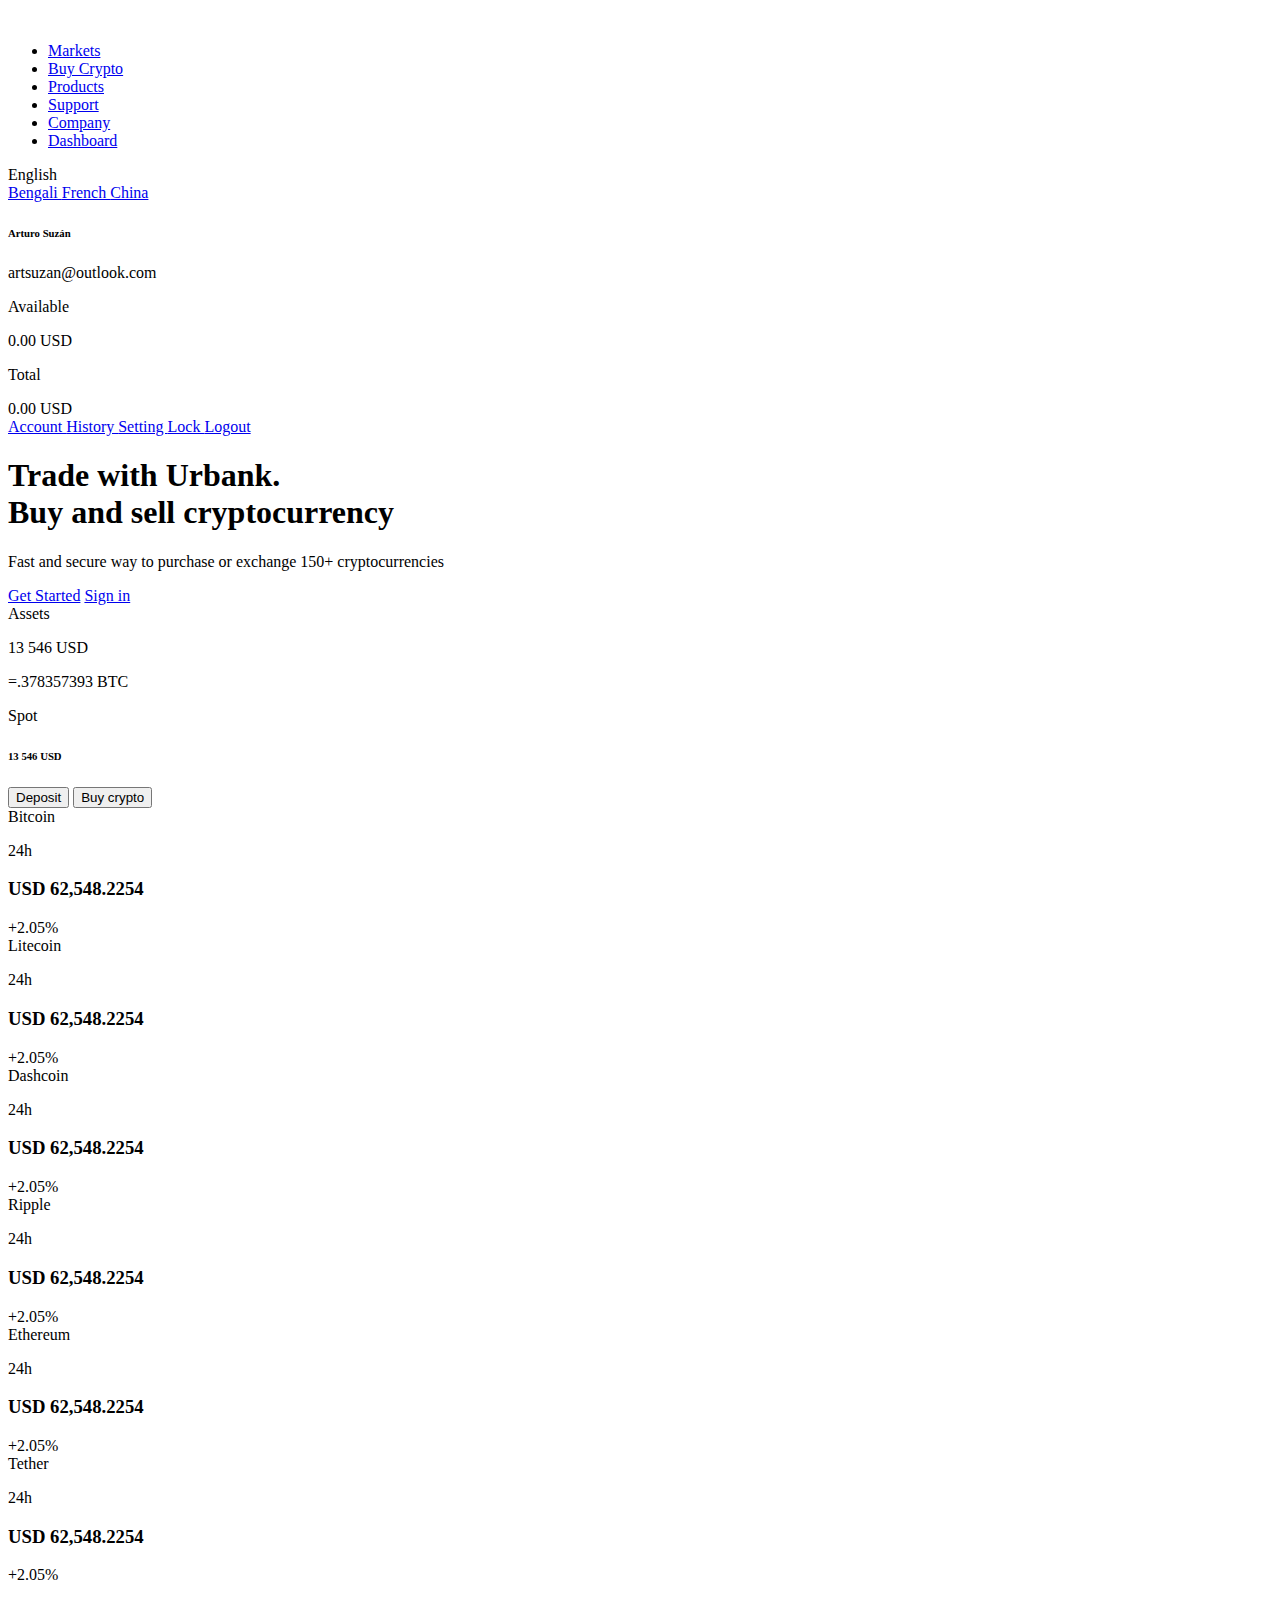
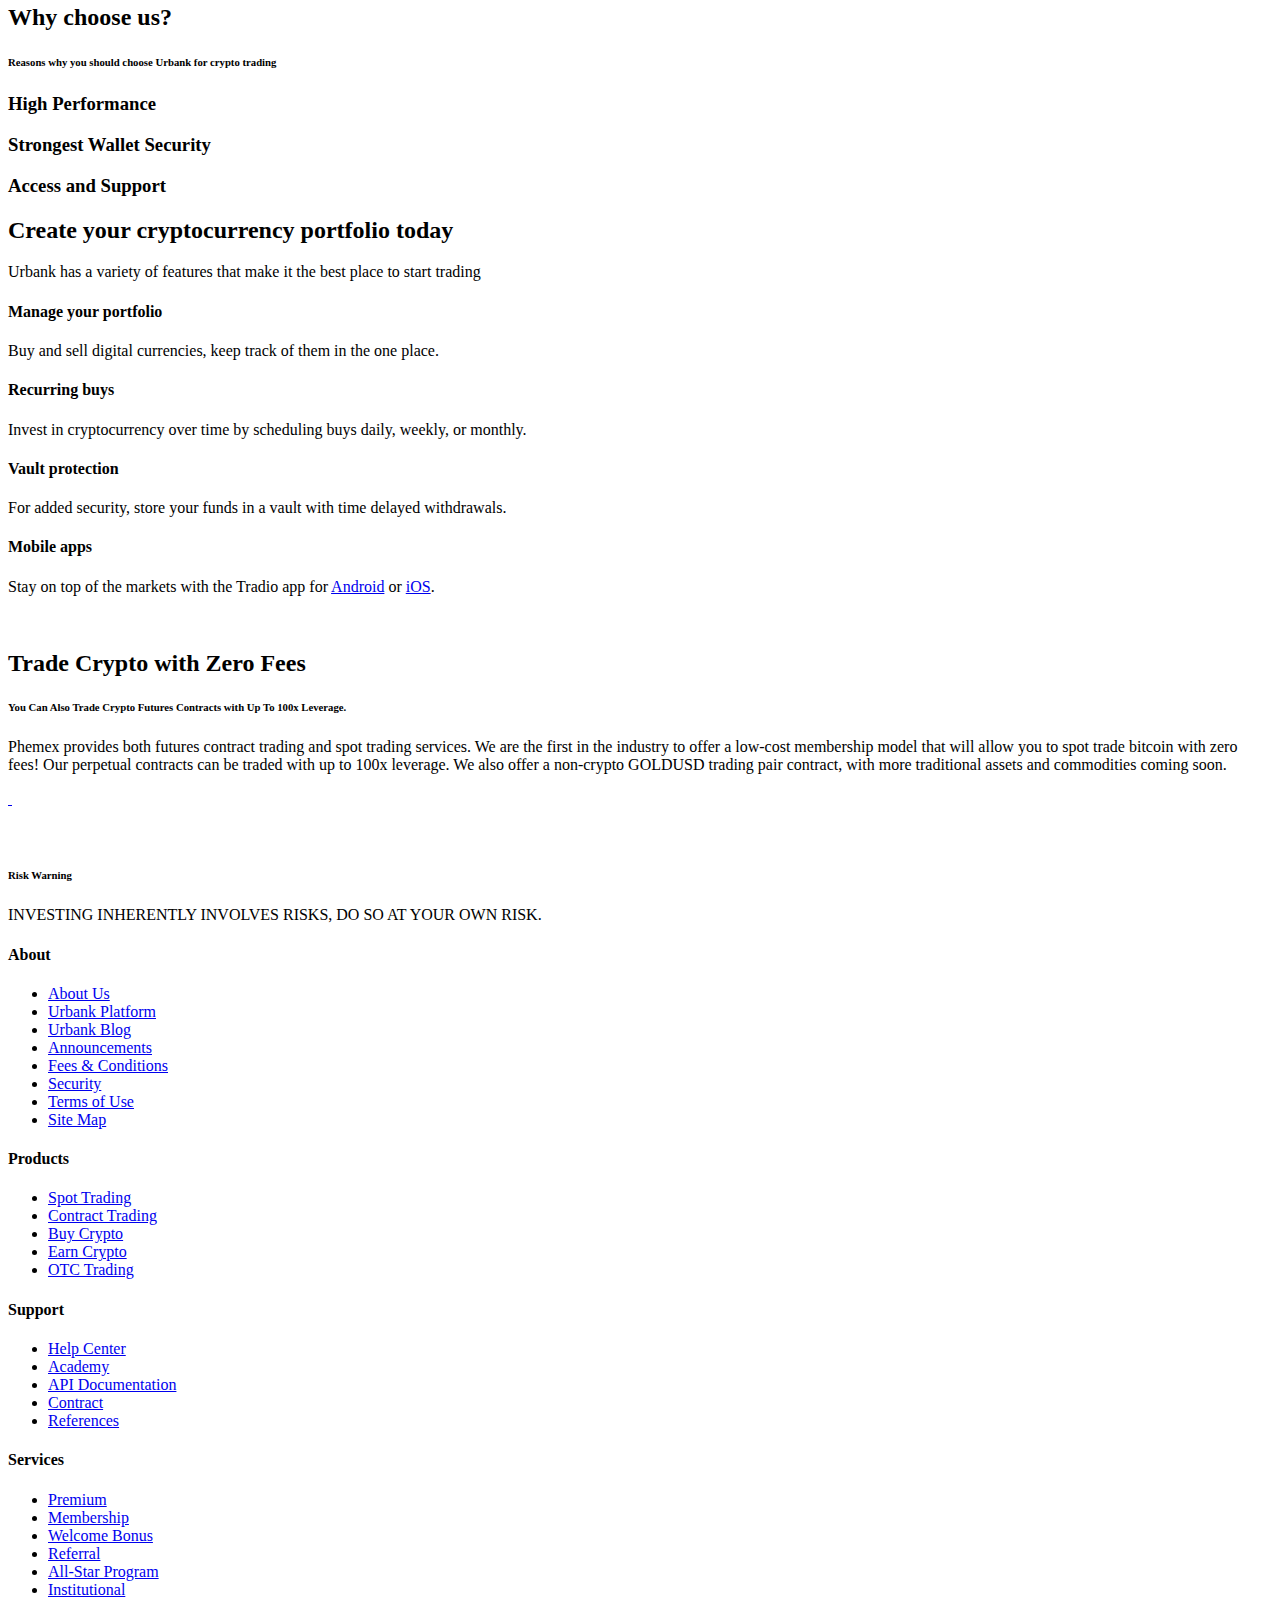
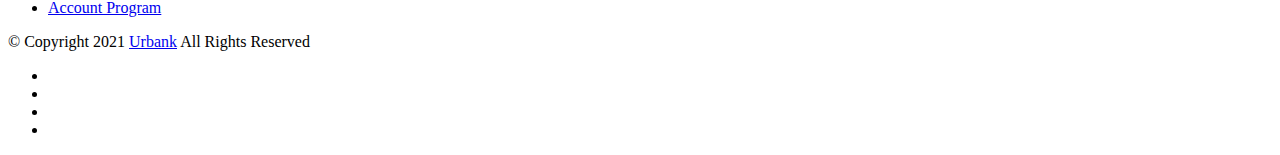
==== index.html @ 32df3307 "Add files via upload" ====
<!DOCTYPE html>
<html lang="en">

<head>
  <meta charset="UTF-8">
  <meta name="viewport" content="width=device-width, initial-scale=1.0">
  <meta http-equiv="X-UA-Compatible" content="ie=edge">
  <title>Urbank: Crypto Exchange</title>


  <!-- Favicon icon -->
  <link rel="icon" type="image/png" sizes="16x16" href="./images/favicon.ico">
  <link rel="stylesheet" href="./vendor/nice-select/css/nice-select.css">
  <link rel="stylesheet" href="./vendor/owl-carousel/css/owl.theme.default.css">
  <link rel="stylesheet" href="./vendor/owl-carousel/css/owl.carousel.min.css">

  <!-- Custom Stylesheet -->
  <link rel="stylesheet" href="./css/style.css">
</head>

<body>

  <div id="preloader">
    <div class="sk-three-bounce">
      <div class="sk-child sk-bounce1"></div>
      <div class="sk-child sk-bounce2"></div>
      <div class="sk-child sk-bounce3"></div>
    </div>
  </div>

  <div id="main-wrapper">

    <div class="header dashboard">
      <div class="container-fluid">
        <div class="row">
          <div class="col-xl-12">
            <nav class="navbar navbar-expand-lg navbar-light px-0 justify-content-between">
              <a class="navbar-brand" href="dashboard.html"><img src="./images/logoUB1.png" alt=""></a>

              <div class="collapse navbar-collapse" id="navbarNavDropdown">
                <ul class="navbar-nav">

                  <li class="nav-item">
                    <a class="nav-link" href="#" data-scroll-nav="0">Markets</a>
                  </li>
                  <li class="nav-item">
                    <a class="nav-link" href="#" data-scroll-nav="1">Buy Crypto</a>
                  </li>
                  <li class="nav-item">
                    <a class="nav-link" href="#" data-scroll-nav="2">Products</a>
                  </li>
                  <li class="nav-item">
                    <a class="nav-link" href="#" data-scroll-nav="3">Support</a>
                  </li>
                  <li class="nav-item">
                    <a class="nav-link" href="#" data-scroll-nav="4">Company</a>
                  </li>
                  <li class="nav-item">
                    <a class="nav-link" href="./dashboard.html">Dashboard</a>
                  </li>

                </ul>
              </div>
              <div class="header-right d-flex my-2 align-items-center">
                <div class="language">
                  <div class="dropdown">
                    <div class="icon" data-toggle="dropdown">
                      <i class="flag-icon flag-icon-us"></i>
                      <span>English</span>
                    </div>
                    <div class="dropdown-menu dropdown-menu-right">
                      <a href="#" class="dropdown-item">
                        <i class="flag-icon flag-icon-bd"></i> Bengali
                      </a>
                      <a href="#" class="dropdown-item">
                        <i class="flag-icon flag-icon-fr"></i> French
                      </a>
                      <a href="#" class="dropdown-item">
                        <i class="flag-icon flag-icon-cn"></i> China
                      </a>
                    </div>
                  </div>
                </div>
                <div class="dashboard_log">
                  <div class="profile_log dropdown">
                    <div class="user" data-toggle="dropdown">
                      <span class="thumb"><i class="mdi mdi-account"></i></span>
                      <span class="arrow"><i class="la la-angle-down"></i></span>
                    </div>

                    <div class="dropdown-menu dropdown-menu-right">
                      <div class="user-email">
                        <div class="user">
                          <span class="thumb"><i class="mdi mdi-account"></i></span>
                          <div class="user-info">
                            <h6>Arturo Suzán</h6>
                            <span>artsuzan@outlook.com</span>
                          </div>
                        </div>
                      </div>

                      <div class="user-balance">
                        <div class="available">
                          <p>Available</p>
                          <span>0.00 USD</span>
                        </div>
                        <div class="total">
                          <p>Total</p>
                          <span>0.00 USD</span>
                        </div>
                      </div>
                      <a href="account-overview.html" class="dropdown-item">
                        <i class="mdi mdi-account"></i> Account
                      </a>
                      <a href="data-tbi.html" class="dropdown-item">
                        <i class="mdi mdi-history"></i> History
                      </a>
                      <a href="settings.html" class="dropdown-item">
                        <i class="mdi mdi-settings"></i> Setting
                      </a>
                      <a href="lock.html" class="dropdown-item">
                        <i class="mdi mdi-lock"></i> Lock
                      </a>
                      <a href="signin.html" class="dropdown-item logout">
                        <i class="mdi mdi-logout"></i> Logout
                      </a>
                    </div>
                  </div>
                </div>
              </div>
            </nav>
          </div>
        </div>
      </div>
    </div>
    <div class="intro" data-scroll-index="0">
      <div class="container">
        <div class="row justify-content-between align-items-center">
          <div class="col-xl-6 col-lg-6 col-12">
            <div class="intro-content">
              <h1>Trade with <strong class="text-primary">Urbank</strong>. <br> Buy and sell
                cryptocurrency
              </h1>
              <p>Fast and secure way to purchase or exchange 150+ cryptocurrencies</p>
            </div>

            <div class="intro-btn">
              <a href="#" class="btn btn-primary">Get Started</a>
              <a href="signin.html" class="btn btn-outline-primary">Sign in</a>
            </div>
          </div>
          <div class="col-xl-5 col-lg-6 col-12">
            <div class="intro-form-exchange">
              <form class="currency_validate" action="signin.html">
                <div class="form-group">
                  <label class="mr-sm-2">Assets</label>
                  <div class="input-group mb-3">
                    <div class="">
                      <p>13 546 USD</p>
                      <p>=.378357393 BTC</p>
                    </div>
                  </div>
                </div>

                <div class="form-group">

                  <div class="d-flex justify-content-between mt-0 align-items-center">
                    <p class="mb-0">Spot</p>
                    <h6 class="mb-0">13 546 USD</h6>
                  </div>
                </div>
                <button type="submit" name="submit" class="btn btn-success btn-block">
                  Deposit
                  <i class="la la-arrow-right"></i>
                </button>
                <button type="submit" name="submit" class="btn btn-success btn-block">
                  Buy crypto
                  <i class="la la-arrow-right"></i>
                </button>

              </form>
            </div>
          </div>
        </div>
      </div>
    </div>

    <div class="price-grid section-padding" data-scroll-index="1">
      <div class="container">
        <div class="row">
          <div class="col-xl-3 col-lg-4 col-md-6 col-sm-6">
            <div class="card">
              <div class="card-header">
                <div class="media">
                  <span><i class="cc BTC"></i></span>
                  <div class="media-body">
                    Bitcoin
                  </div>
                </div>
                <p class="mb-0"> 24h</p>
              </div>
              <div class="card-body">
                <h3>USD 62,548.2254</h3>
                <span class="text-success">+2.05%</span>
                <div id="btcChart"></div>
              </div>
            </div>
          </div>

          <div class="col-xl-3 col-lg-4 col-md-6 col-sm-6">
            <div class="card">
              <div class="card-header">
                <div class="media">
                  <span><i class="cc LTC"></i></span>
                  <div class="media-body">
                    Litecoin
                  </div>
                </div>
                <p class="mb-0"> 24h</p>
              </div>
              <div class="card-body">
                <h3>USD 62,548.2254</h3>
                <span class="text-success">+2.05%</span>
                <div id="ltcChart"></div>
              </div>
            </div>
          </div>

          <div class="col-xl-3 col-lg-4 col-md-6 col-sm-6">
            <div class="card">
              <div class="card-header">
                <div class="media">
                  <span><i class="cc DASH"></i></span>
                  <div class="media-body">
                    Dashcoin
                  </div>
                </div>
                <p class="mb-0"> 24h</p>
              </div>
              <div class="card-body">
                <h3>USD 62,548.2254</h3>
                <span class="text-success">+2.05%</span>
                <div id="dashChart"></div>
              </div>
            </div>
          </div>

          <div class="col-xl-3 col-lg-4 col-md-6 col-sm-6">
            <div class="card">
              <div class="card-header">
                <div class="media">
                  <span><i class="cc XRP"></i></span>
                  <div class="media-body">
                    Ripple
                  </div>
                </div>
                <p class="mb-0"> 24h</p>
              </div>
              <div class="card-body">
                <h3>USD 62,548.2254</h3>
                <span class="text-success">+2.05%</span>
                <div id="xrpChart"></div>
              </div>
            </div>
          </div>

          <div class="col-xl-3 col-lg-4 col-md-6 col-sm-6">
            <div class="card">
              <div class="card-header">
                <div class="media">
                  <span><i class="cc ETH"></i></span>
                  <div class="media-body">
                    Ethereum
                  </div>
                </div>
                <p class="mb-0"> 24h</p>
              </div>
              <div class="card-body">
                <h3>USD 62,548.2254</h3>
                <span class="text-success">+2.05%</span>
                <div id="ethChart"></div>
              </div>
            </div>
          </div>

          <div class="col-xl-3 col-lg-4 col-md-6 col-sm-6">
            <div class="card">
              <div class="card-header">
                <div class="media">
                  <span><i class="cc USDT"></i></span>
                  <div class="media-body">
                    Tether
                  </div>
                </div>
                <p class="mb-0"> 24h</p>
              </div>
              <div class="card-body">
                <h3>USD 62,548.2254</h3>
                <span class="text-success">+2.05%</span>
                <div id="usdtChart"></div>
              </div>
            </div>
          </div>


        </div>
      </div>
    </div>

    <div class="getstart section-padding">
      <div class="container">
        <div class="row justify-content-center">
          <div class="col-xl-8">
            <div class="section-title">
              <h2>Why choose us?</h2>
              <h6>Reasons why you should choose Urbank for crypto trading</h6>
            </div>
          </div>
        </div>
        <div class="row">
          <div class="col-xl-4 col-lg-4 col-md-4 col-sm-4">
            <div class="getstart-content">
              <span><i class="la la-user-plus"></i></span>
              <h3>High Performance</h3>
            </div>
          </div>
          <div class="col-xl-4 col-lg-4 col-md-4 col-sm-4">
            <div class="getstart-content">
              <span><i class="la la-bank"></i></span>
              <h3>Strongest Wallet Security</h3>
            </div>
          </div>
          <div class="col-xl-4 col-lg-4 col-md-4 col-sm-4">
            <div class="getstart-content">
              <span><i class="la la-exchange"></i></span>
              <h3>Access and Support</h3>
            </div>
          </div>
        </div>
      </div>
    </div>



    <div class="portfolio section-padding" data-scroll-index="2">
      <div class="container">
        <div class="row py-lg-5 justify-content-center">
          <div class="col-xl-7">
            <div class="section-title text-center">
              <h2>Create your cryptocurrency portfolio today</h2>
              <p>Urbank has a variety of features that make it the best place to start trading</p>
            </div>
          </div>
        </div>
        <div class="row align-items-center justify-content-between">
          <div class="col-xl-7 col-lg-6">
            <div class="portfolio_list">
              <div class="row">
                <div class="col-xl-6">
                  <div class="media">
                    <span class="port-icon"> <i class="la la-bar-chart"></i></span>
                    <div class="media-body">
                      <h4>Manage your portfolio</h4>
                      <p>Buy and sell digital currencies, keep track of them in the one
                        place.
                      </p>
                    </div>
                  </div>
                </div>
                <div class="col-xl-6">
                  <div class="media">
                    <span class="port-icon"> <i class="la la-calendar-check-o"></i></span>
                    <div class="media-body">
                      <h4>Recurring buys</h4>
                      <p>Invest in cryptocurrency over time by scheduling buys daily,
                        weekly,
                        or monthly.
                      </p>
                    </div>
                  </div>
                </div>
                <div class="col-xl-6">
                  <div class="media">
                    <span class="port-icon"> <i class="la la-lock"></i></span>
                    <div class="media-body">
                      <h4>Vault protection</h4>
                      <p>For added security, store your funds in a vault with time delayed
                        withdrawals.
                      </p>
                    </div>
                  </div>
                </div>
                <div class="col-xl-6">
                  <div class="media">
                    <span class="port-icon"> <i class="la la-mobile"></i></span>
                    <div class="media-body">
                      <h4>Mobile apps</h4>
                      <p>Stay on top of the markets with the Tradio app for <a href="#">Android</a>
                        or
                        <a href="#">iOS</a>.
                      </p>
                    </div>
                  </div>
                </div>
              </div>
            </div>
          </div>
          <div class="col-xl-5 col-lg-6">
            <div class="portfolio_img">
              <img src="./images/portfolio.png" alt="" class="img-fluid">
            </div>
          </div>
        </div>
      </div>
    </div>

    <div class="trade-app section-padding">
      <div class="container">



    <div class="appss section-padding" data-scroll-index="4">
      <div class="container">
        <div class="row align-items-center justify-content-between">
          <div class="col-xl-7 col-lg-6 col-md-6">
            <div class="appss-content">
              <h2>Trade Crypto with Zero Fees</h2>
              <h6>You Can Also Trade Crypto Futures Contracts with Up To 100x Leverage.</h6>
              <p>Phemex provides both futures contract trading and spot trading services. We are the first in the industry to offer a low-cost membership model that will allow you to spot trade bitcoin with zero fees! Our perpetual contracts can be
                traded with up to 100x leverage. We also offer a non-crypto GOLDUSD trading pair contract, with more traditional assets and commodities coming soon.</p>
              <div class="mt-4">
                <a href="#" class="btn btn-primary-2 my-1 waves-effect">
                  <img src="./images/android.svg" alt="">
                </a>
                <a href="#" class="btn btn-primary-2 my-1 waves-effect">
                  <img src="./images/apple.svg" alt="">
                </a>
              </div>
            </div>
          </div>
          <div class="col-xl-5 col-lg-6 col-md-6">
            <div class="appss-img">
              <img class="img-fluid" src="./images/app2.png" alt="">
            </div>
          </div>
        </div>
      </div>
    </div>




    <div class="bottom section-padding">
      <div class="container">
        <div class="row">
          <div class="col-xl-4 col-lg-4 col-md-6 col-sm-6">
            <div class="bottom-logo">
              <img class="pb-3" src="./images/logoUB1.png" alt="">

              <h6>Risk Warning</h6>
              <p>INVESTING INHERENTLY INVOLVES RISKS, DO SO AT YOUR OWN RISK.</p>
            </div>
          </div>
          <div class="col-xl-2 col-lg-2 col-md-6 col-sm-6">
            <div class="bottom-widget">
              <h4 class="widget-title">About</h4>
              <ul>
                <li><a href="#">About Us</a></li>
                <li><a href="#">Urbank Platform</a></li>
                <li><a href="#">Urbank Blog</a></li>
                <li><a href="#">Announcements</a></li>
                <li><a href="#">Fees & Conditions</a></li>
                <li><a href="#">Security</a></li>
                <li><a href="#">Terms of Use</a></li>
                <li><a href="#">Site Map</a></li>
              </ul>
            </div>
          </div>
          <div class="col-xl-2 col-lg-2 col-md-6 col-sm-6">
            <div class="bottom-widget">
              <h4 class="widget-title">Products</h4>
              <ul>
                <li><a href="#">Spot Trading</a></li>
                <li><a href="#">Contract Trading</a></li>
                <li><a href="#">Buy Crypto</a></li>
                <li><a href="#">Earn Crypto</a></li>
                <li><a href="#">OTC Trading</a></li>
              </ul>
            </div>
          </div>
          <div class="col-xl-2 col-lg-2 col-md-6 col-sm-6">
            <div class="bottom-widget">
              <h4 class="widget-title">Support</h4>
              <ul>
                <li><a href="#">Help Center</a></li>
                <li><a href="#">Academy</a></li>
                <li><a href="#">API Documentation</a></li>
                <li><a href="#">Contract</a></li>
                <li><a href="#">References</a></li>
              </ul>
            </div>
          </div>
          <div class="col-xl-2 col-lg-4 col-md-6 col-sm-6">
            <div class="bottom-widget">
              <h4 class="widget-title">Services</h4>
              <div class="row">
                <div class="col-xl-6 col-lg-6 col-md-6 col-sm-6">
                  <ul>
                    <li><a href="#">Premium</a></li>
                    <li><a href="#">Membership</a></li>
                    <li><a href="#">Welcome Bonus</a></li>
                    <li><a href="#">Referral</a></li>
                    <li><a href="#">All-Star Program</a></li>
                    <li><a href="#">Institutional</a></li>
                    <li><a href="#">Account Program</a></li>
                  </ul>
                </div>
              </div>
            </div>
          </div>
        </div>
      </div>
    </div>

    <div class="footer">
      <div class="container">
        <div class="row">
          <div class="col-xl-6 col-lg-6 col-md-6 col-sm-6 col-12">
            <div class="copyright">
              <p>© Copyright 2021 <a href="#">Urbank</a> All Rights Reserved</p>
            </div>
          </div>
          <div class="col-xl-6 col-lg-6 col-md-6 col-sm-6 col-12">
            <div class="footer-social">
              <ul>
                <li><a href="#"><i class="fa fa-facebook"></i></a></li>
                <li><a href="#"><i class="fa fa-twitter"></i></a></li>
                <li><a href="#"><i class="fa fa-linkedin"></i></a></li>
                <li><a href="#"><i class="fa fa-youtube"></i></a></li>
              </ul>
            </div>
          </div>
        </div>
      </div>
    </div>
  </div>




  <script src="./js/global.js"></script>
  <script src="./vendor/bootstrap/js/bootstrap.bundle.min.js"></script>

  <script src="./vendor/owl-carousel/js/owl.carousel.min.js"></script>
  <script src="./js/plugins/owl-carousel-init.js"></script>

  <script src="./vendor/scrollit/scrollIt.js"></script>
  <script src="./js/plugins/scrollit-init.js"></script>

  <script src="./vendor/apexchart/apexcharts.min.js"></script>
  <script src="./vendor/apexchart/apexchart-init.js"></script>

  <script src="./js/scripts.js"></script>
</body>

</html>
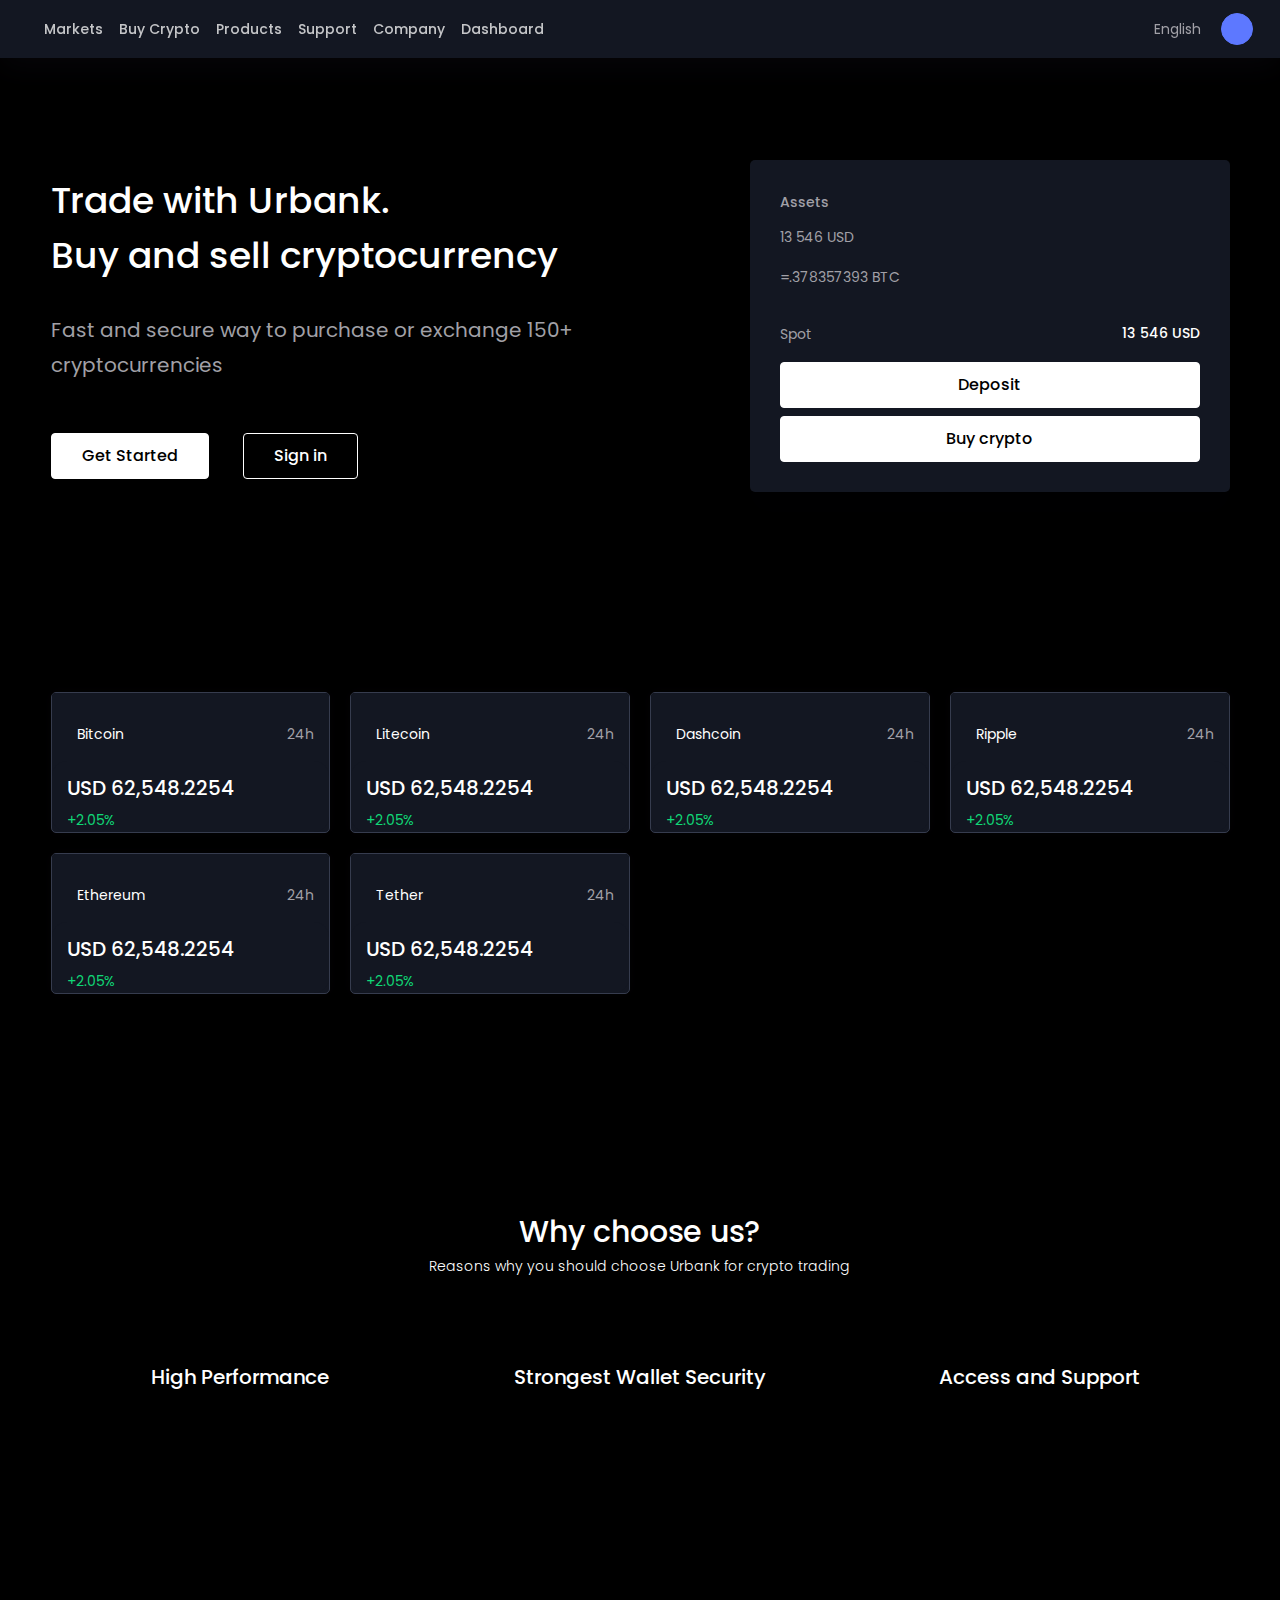
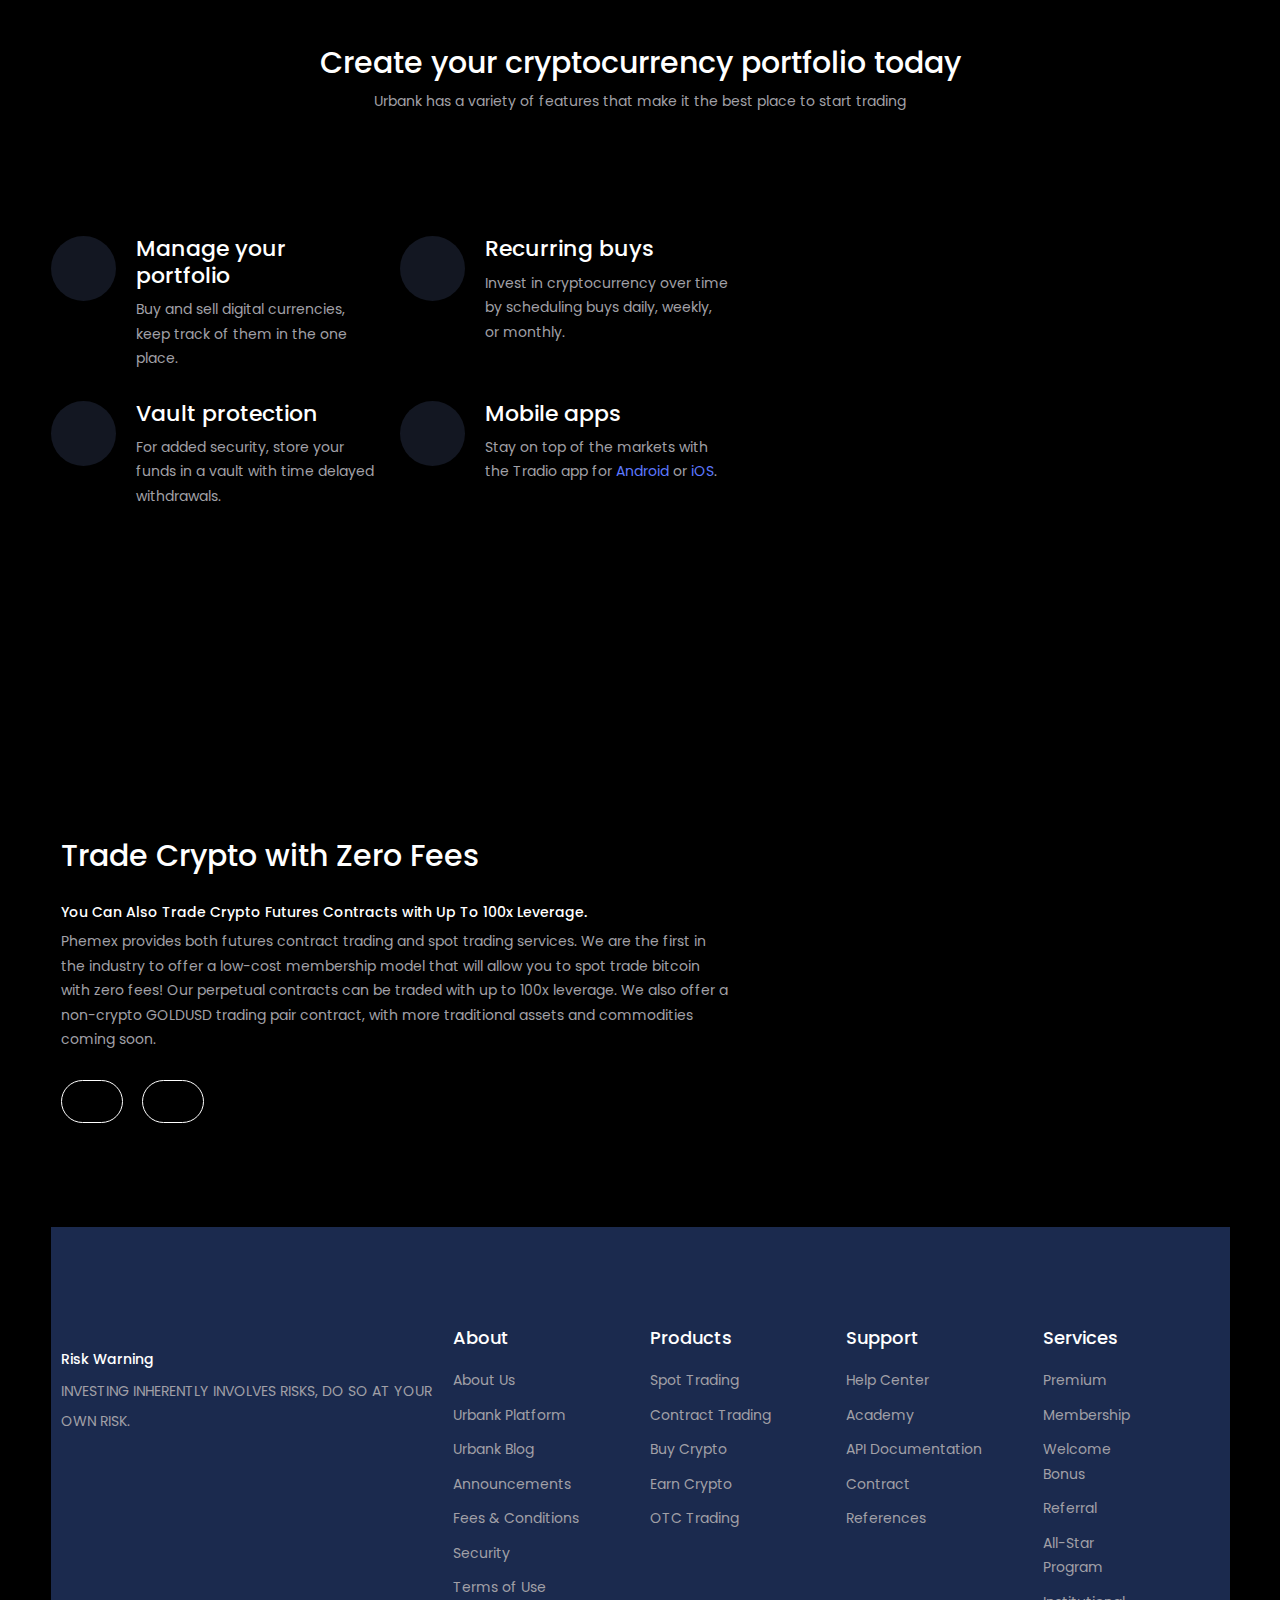
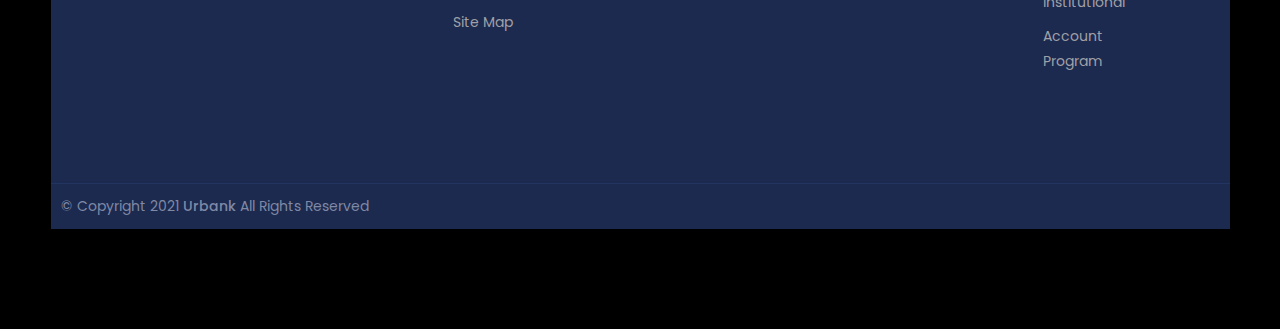
==== commit f579d117: "Index.html (Update)" ====
--- a/index.html
+++ b/index.html
@@ -20,13 +20,7 @@
 
 <body>
 
-  <div id="preloader">
-    <div class="sk-three-bounce">
-      <div class="sk-child sk-bounce1"></div>
-      <div class="sk-child sk-bounce2"></div>
-      <div class="sk-child sk-bounce3"></div>
-    </div>
-  </div>
+
 
   <div id="main-wrapper">
 
--- a/css/style.css
+++ b/css/style.css
@@ -0,0 +1,10900 @@
+/*
+    Content:
+    1. Abstract
+    2. Bootstrap CSS
+    3. Base
+    4. Layout
+    5. Component
+    6. Dashboard
+    7. Page
+*/
+
+
+@import url(../vendor/nice-select/css/nice-select.css);
+@import url(../vendor/waves/waves.min.css);
+@import url(../vendor/perfect-scrollbar/perfect-scrollbar.css);
+@import url("https://fonts.googleapis.com/css?family=Poppins:300,400,500,700");
+@import url("https://fonts.googleapis.com/css?family=Barlow:400,600&display=swap");
+@import url("https://fonts.googleapis.com/css?family=Lato:400,700&display=swap");
+@import url("../icons/line-awesome/css/line-awesome.min.css");
+@import url("../icons/font-awesome/css/font-awesome.min.css");
+@import url("../icons/cryptocoins/css/cryptocoins.css");
+@import url("../icons/cryptocoins/css/cryptocoins-colors.css");
+@import url("../icons/material-design-iconic-font/css/materialdesignicons.min.css");
+@import url("../icons/flag-icon-css/flag-icon.min.css");
+:root {
+  --blue: #007bff;
+  --indigo: #6610f2;
+  --purple: #6f42c1;
+  --pink: #e83e8c;
+  --red: #dc3545;
+  --orange: #fd7e14;
+  --yellow: #ffc107;
+  --green: #28a745;
+  --teal: #20c997;
+  --cyan: #17a2b8;
+  --white: #fff;
+  --gray: #6c757d;
+  --gray-dark: #343a40;
+  --primary: #5d78ff;
+  --secondary: #673BB7;
+  --success: #10d876;
+  --info: #2754e6;
+  --warning: #FE9431;
+  --danger: #E50202;
+  --light: #f8f9fa;
+  --dark: #131722;
+  --breakpoint-xs: 0;
+  --breakpoint-sm: 576px;
+  --breakpoint-md: 768px;
+  --breakpoint-lg: 992px;
+  --breakpoint-xl: 1200px;
+  --breakpoint-xxl: 1440;
+  --font-family-sans-serif: -apple-system, BlinkMacSystemFont, "Segoe UI", Roboto, "Helvetica Neue", Arial, "Noto Sans", sans-serif, "Apple Color Emoji", "Segoe UI Emoji", "Segoe UI Symbol", "Noto Color Emoji";
+  --font-family-monospace: SFMono-Regular, Menlo, Monaco, Consolas, "Liberation Mono", "Courier New", monospace; }
+
+*,
+*::before,
+*::after {
+  box-sizing: border-box; }
+
+html {
+  font-family: sans-serif;
+  line-height: 1.15;
+  -webkit-text-size-adjust: 100%;
+  -webkit-tap-highlight-color: rgba(0, 0, 0, 0); }
+
+article, aside, figcaption, figure, footer, header, hgroup, main, nav, section {
+  display: block; }
+
+body {
+  margin: 0;
+  font-family: "Poppins", sans-serif;
+  font-size: 0.875rem;
+  font-weight: 400;
+  line-height: 1.5;
+  color: #a1a0a7;
+  text-align: left;
+  background-color: #000; }
+
+[tabindex="-1"]:focus {
+  outline: 0 !important; }
+
+hr {
+  box-sizing: content-box;
+  height: 0;
+  overflow: visible; }
+
+h1, h2, h3, h4, h5, h6 {
+  margin-top: 0;
+  margin-bottom: 0.5rem; }
+
+p {
+  margin-top: 0;
+  margin-bottom: 1rem; }
+
+abbr[title],
+abbr[data-original-title] {
+  text-decoration: underline;
+  text-decoration: underline dotted;
+  cursor: help;
+  border-bottom: 0;
+  text-decoration-skip-ink: none; }
+
+address {
+  margin-bottom: 1rem;
+  font-style: normal;
+  line-height: inherit; }
+
+ol,
+ul,
+dl {
+  margin-top: 0;
+  margin-bottom: 1rem; }
+
+ol ol,
+ul ul,
+ol ul,
+ul ol {
+  margin-bottom: 0; }
+
+dt {
+  font-weight: 700; }
+
+dd {
+  margin-bottom: .5rem;
+  margin-left: 0; }
+
+blockquote {
+  margin: 0 0 1rem; }
+
+b,
+strong {
+  font-weight: bolder; }
+
+small {
+  font-size: 80%; }
+
+sub,
+sup {
+  position: relative;
+  font-size: 75%;
+  line-height: 0;
+  vertical-align: baseline; }
+
+sub {
+  bottom: -.25em; }
+
+sup {
+  top: -.5em; }
+
+a {
+  color: #5d78ff;
+  text-decoration: none;
+  background-color: transparent; }
+  a:hover {
+    color: #1138ff;
+    text-decoration: underline; }
+
+a:not([href]):not([tabindex]) {
+  color: inherit;
+  text-decoration: none; }
+  a:not([href]):not([tabindex]):hover, a:not([href]):not([tabindex]):focus {
+    color: inherit;
+    text-decoration: none; }
+  a:not([href]):not([tabindex]):focus {
+    outline: 0; }
+
+pre,
+code,
+kbd,
+samp {
+  font-family: SFMono-Regular, Menlo, Monaco, Consolas, "Liberation Mono", "Courier New", monospace;
+  font-size: 1em; }
+
+pre {
+  margin-top: 0;
+  margin-bottom: 1rem;
+  overflow: auto; }
+
+figure {
+  margin: 0 0 1rem; }
+
+img {
+  vertical-align: middle;
+  border-style: none; }
+
+svg {
+  overflow: hidden;
+  vertical-align: middle; }
+
+table {
+  border-collapse: collapse; }
+
+caption {
+  padding-top: 0.75rem;
+  padding-bottom: 0.75rem;
+  color: #AEAED5;
+  text-align: left;
+  caption-side: bottom; }
+
+th {
+  text-align: inherit; }
+
+label {
+  display: inline-block;
+  margin-bottom: 0.5rem; }
+
+button {
+  border-radius: 0; }
+
+button:focus {
+  outline: 1px dotted;
+  outline: 5px auto -webkit-focus-ring-color; }
+
+input,
+button,
+select,
+optgroup,
+textarea {
+  margin: 0;
+  font-family: inherit;
+  font-size: inherit;
+  line-height: inherit; }
+
+button,
+input {
+  overflow: visible; }
+
+button,
+select {
+  text-transform: none; }
+
+select {
+  word-wrap: normal; }
+
+button,
+[type="button"],
+[type="reset"],
+[type="submit"] {
+  -webkit-appearance: button; }
+
+button:not(:disabled),
+[type="button"]:not(:disabled),
+[type="reset"]:not(:disabled),
+[type="submit"]:not(:disabled) {
+  cursor: pointer; }
+
+button::-moz-focus-inner,
+[type="button"]::-moz-focus-inner,
+[type="reset"]::-moz-focus-inner,
+[type="submit"]::-moz-focus-inner {
+  padding: 0;
+  border-style: none; }
+
+input[type="radio"],
+input[type="checkbox"] {
+  box-sizing: border-box;
+  padding: 0; }
+
+input[type="date"],
+input[type="time"],
+input[type="datetime-local"],
+input[type="month"] {
+  -webkit-appearance: listbox; }
+
+textarea {
+  overflow: auto;
+  resize: vertical; }
+
+fieldset {
+  min-width: 0;
+  padding: 0;
+  margin: 0;
+  border: 0; }
+
+legend {
+  display: block;
+  width: 100%;
+  max-width: 100%;
+  padding: 0;
+  margin-bottom: .5rem;
+  font-size: 1.5rem;
+  line-height: inherit;
+  color: inherit;
+  white-space: normal; }
+
+progress {
+  vertical-align: baseline; }
+
+[type="number"]::-webkit-inner-spin-button,
+[type="number"]::-webkit-outer-spin-button {
+  height: auto; }
+
+[type="search"] {
+  outline-offset: -2px;
+  -webkit-appearance: none; }
+
+[type="search"]::-webkit-search-decoration {
+  -webkit-appearance: none; }
+
+::-webkit-file-upload-button {
+  font: inherit;
+  -webkit-appearance: button; }
+
+output {
+  display: inline-block; }
+
+summary {
+  display: list-item;
+  cursor: pointer; }
+
+template {
+  display: none; }
+
+[hidden] {
+  display: none !important; }
+
+h1, h2, h3, h4, h5, h6,
+.h1, .h2, .h3, .h4, .h5, .h6 {
+  margin-bottom: 0.5rem;
+  font-weight: 500;
+  line-height: 1.2;
+  color: #fff; }
+
+h1, .h1 {
+  font-size: 2.25rem; }
+
+h2, .h2 {
+  font-size: 1.875rem; }
+
+h3, .h3 {
+  font-size: 1.5rem; }
+
+h4, .h4 {
+  font-size: 1.125rem; }
+
+h5, .h5 {
+  font-size: 1rem; }
+
+h6, .h6 {
+  font-size: 0.875rem; }
+
+.lead {
+  font-size: 1.09375rem;
+  font-weight: 300; }
+
+.display-1 {
+  font-size: 6rem;
+  font-weight: 300;
+  line-height: 1.2; }
+
+.display-2 {
+  font-size: 5.5rem;
+  font-weight: 300;
+  line-height: 1.2; }
+
+.display-3 {
+  font-size: 4.5rem;
+  font-weight: 300;
+  line-height: 1.2; }
+
+.display-4 {
+  font-size: 3.5rem;
+  font-weight: 300;
+  line-height: 1.2; }
+
+hr {
+  margin-top: 1rem;
+  margin-bottom: 1rem;
+  border: 0;
+  border-top: 1px solid rgba(0, 0, 0, 0.1); }
+
+small,
+.small {
+  font-size: 80%;
+  font-weight: 400; }
+
+mark,
+.mark {
+  padding: 0.2em;
+  background-color: #fcf8e3; }
+
+.list-unstyled {
+  padding-left: 0;
+  list-style: none; }
+
+.list-inline {
+  padding-left: 0;
+  list-style: none; }
+
+.list-inline-item {
+  display: inline-block; }
+  .list-inline-item:not(:last-child) {
+    margin-right: 0.5rem; }
+
+.initialism {
+  font-size: 90%;
+  text-transform: uppercase; }
+
+.blockquote {
+  margin-bottom: 1rem;
+  font-size: 1.09375rem; }
+
+.blockquote-footer {
+  display: block;
+  font-size: 80%;
+  color: #6c757d; }
+  .blockquote-footer::before {
+    content: "\2014\00A0"; }
+
+.img-fluid {
+  max-width: 100%;
+  height: auto; }
+
+.img-thumbnail {
+  padding: 0.25rem;
+  background-color: #000;
+  border: 1px solid #dee2e6;
+  border-radius: 0.25rem;
+  max-width: 100%;
+  height: auto; }
+
+.figure {
+  display: inline-block; }
+
+.figure-img {
+  margin-bottom: 0.5rem;
+  line-height: 1; }
+
+.figure-caption {
+  font-size: 90%;
+  color: #6c757d; }
+
+code {
+  font-size: 87.5%;
+  color: #e83e8c;
+  word-break: break-word; }
+  a > code {
+    color: inherit; }
+
+kbd {
+  padding: 0.2rem 0.4rem;
+  font-size: 87.5%;
+  color: #fff;
+  background-color: #212529;
+  border-radius: 0.2rem; }
+  kbd kbd {
+    padding: 0;
+    font-size: 100%;
+    font-weight: 700; }
+
+pre {
+  display: block;
+  font-size: 87.5%;
+  color: #212529; }
+  pre code {
+    font-size: inherit;
+    color: inherit;
+    word-break: normal; }
+
+.pre-scrollable {
+  max-height: 340px;
+  overflow-y: scroll; }
+
+.container {
+  width: 100%;
+  padding-right: 10px;
+  padding-left: 10px;
+  margin-right: auto;
+  margin-left: auto; }
+  @media (min-width: 576px) {
+    .container {
+      max-width: 540px; } }
+  @media (min-width: 768px) {
+    .container {
+      max-width: 720px; } }
+  @media (min-width: 992px) {
+    .container {
+      max-width: 960px; } }
+  @media (min-width: 1200px) {
+    .container {
+      max-width: 1199px; } }
+
+.container-fluid {
+  width: 100%;
+  padding-right: 10px;
+  padding-left: 10px;
+  margin-right: auto;
+  margin-left: auto; }
+
+.row {
+  display: flex;
+  flex-wrap: wrap;
+  margin-right: -10px;
+  margin-left: -10px; }
+
+.no-gutters {
+  margin-right: 0;
+  margin-left: 0; }
+  .no-gutters > .col,
+  .no-gutters > [class*="col-"] {
+    padding-right: 0;
+    padding-left: 0; }
+
+.col-1, .col-2, .col-3, .col-4, .col-5, .col-6, .col-7, .col-8, .col-9, .col-10, .col-11, .col-12, .col,
+.col-auto, .col-sm-1, .col-sm-2, .col-sm-3, .col-sm-4, .col-sm-5, .col-sm-6, .col-sm-7, .col-sm-8, .col-sm-9, .col-sm-10, .col-sm-11, .col-sm-12, .col-sm,
+.col-sm-auto, .col-md-1, .col-md-2, .col-md-3, .col-md-4, .col-md-5, .col-md-6, .col-md-7, .col-md-8, .col-md-9, .col-md-10, .col-md-11, .col-md-12, .col-md,
+.col-md-auto, .col-lg-1, .col-lg-2, .col-lg-3, .col-lg-4, .col-lg-5, .col-lg-6, .col-lg-7, .col-lg-8, .col-lg-9, .col-lg-10, .col-lg-11, .col-lg-12, .col-lg,
+.col-lg-auto, .col-xl-1, .col-xl-2, .col-xl-3, .col-xl-4, .col-xl-5, .col-xl-6, .col-xl-7, .col-xl-8, .col-xl-9, .col-xl-10, .col-xl-11, .col-xl-12, .col-xl,
+.col-xl-auto, .col-xxl-1, .col-xxl-2, .col-xxl-3, .col-xxl-4, .col-xxl-5, .col-xxl-6, .col-xxl-7, .col-xxl-8, .col-xxl-9, .col-xxl-10, .col-xxl-11, .col-xxl-12, .col-xxl,
+.col-xxl-auto {
+  position: relative;
+  width: 100%;
+  padding-right: 10px;
+  padding-left: 10px; }
+
+.col {
+  flex-basis: 0;
+  flex-grow: 1;
+  max-width: 100%; }
+
+.col-auto {
+  flex: 0 0 auto;
+  width: auto;
+  max-width: 100%; }
+
+.col-1 {
+  flex: 0 0 8.33333%;
+  max-width: 8.33333%; }
+
+.col-2 {
+  flex: 0 0 16.66667%;
+  max-width: 16.66667%; }
+
+.col-3 {
+  flex: 0 0 25%;
+  max-width: 25%; }
+
+.col-4 {
+  flex: 0 0 33.33333%;
+  max-width: 33.33333%; }
+
+.col-5 {
+  flex: 0 0 41.66667%;
+  max-width: 41.66667%; }
+
+.col-6 {
+  flex: 0 0 50%;
+  max-width: 50%; }
+
+.col-7 {
+  flex: 0 0 58.33333%;
+  max-width: 58.33333%; }
+
+.col-8 {
+  flex: 0 0 66.66667%;
+  max-width: 66.66667%; }
+
+.col-9 {
+  flex: 0 0 75%;
+  max-width: 75%; }
+
+.col-10 {
+  flex: 0 0 83.33333%;
+  max-width: 83.33333%; }
+
+.col-11 {
+  flex: 0 0 91.66667%;
+  max-width: 91.66667%; }
+
+.col-12 {
+  flex: 0 0 100%;
+  max-width: 100%; }
+
+.order-first {
+  order: -1; }
+
+.order-last {
+  order: 13; }
+
+.order-0 {
+  order: 0; }
+
+.order-1 {
+  order: 1; }
+
+.order-2 {
+  order: 2; }
+
+.order-3 {
+  order: 3; }
+
+.order-4 {
+  order: 4; }
+
+.order-5 {
+  order: 5; }
+
+.order-6 {
+  order: 6; }
+
+.order-7 {
+  order: 7; }
+
+.order-8 {
+  order: 8; }
+
+.order-9 {
+  order: 9; }
+
+.order-10 {
+  order: 10; }
+
+.order-11 {
+  order: 11; }
+
+.order-12 {
+  order: 12; }
+
+.offset-1 {
+  margin-left: 8.33333%; }
+
+.offset-2 {
+  margin-left: 16.66667%; }
+
+.offset-3 {
+  margin-left: 25%; }
+
+.offset-4 {
+  margin-left: 33.33333%; }
+
+.offset-5 {
+  margin-left: 41.66667%; }
+
+.offset-6 {
+  margin-left: 50%; }
+
+.offset-7 {
+  margin-left: 58.33333%; }
+
+.offset-8 {
+  margin-left: 66.66667%; }
+
+.offset-9 {
+  margin-left: 75%; }
+
+.offset-10 {
+  margin-left: 83.33333%; }
+
+.offset-11 {
+  margin-left: 91.66667%; }
+
+@media (min-width: 576px) {
+  .col-sm {
+    flex-basis: 0;
+    flex-grow: 1;
+    max-width: 100%; }
+  .col-sm-auto {
+    flex: 0 0 auto;
+    width: auto;
+    max-width: 100%; }
+  .col-sm-1 {
+    flex: 0 0 8.33333%;
+    max-width: 8.33333%; }
+  .col-sm-2 {
+    flex: 0 0 16.66667%;
+    max-width: 16.66667%; }
+  .col-sm-3 {
+    flex: 0 0 25%;
+    max-width: 25%; }
+  .col-sm-4 {
+    flex: 0 0 33.33333%;
+    max-width: 33.33333%; }
+  .col-sm-5 {
+    flex: 0 0 41.66667%;
+    max-width: 41.66667%; }
+  .col-sm-6 {
+    flex: 0 0 50%;
+    max-width: 50%; }
+  .col-sm-7 {
+    flex: 0 0 58.33333%;
+    max-width: 58.33333%; }
+  .col-sm-8 {
+    flex: 0 0 66.66667%;
+    max-width: 66.66667%; }
+  .col-sm-9 {
+    flex: 0 0 75%;
+    max-width: 75%; }
+  .col-sm-10 {
+    flex: 0 0 83.33333%;
+    max-width: 83.33333%; }
+  .col-sm-11 {
+    flex: 0 0 91.66667%;
+    max-width: 91.66667%; }
+  .col-sm-12 {
+    flex: 0 0 100%;
+    max-width: 100%; }
+  .order-sm-first {
+    order: -1; }
+  .order-sm-last {
+    order: 13; }
+  .order-sm-0 {
+    order: 0; }
+  .order-sm-1 {
+    order: 1; }
+  .order-sm-2 {
+    order: 2; }
+  .order-sm-3 {
+    order: 3; }
+  .order-sm-4 {
+    order: 4; }
+  .order-sm-5 {
+    order: 5; }
+  .order-sm-6 {
+    order: 6; }
+  .order-sm-7 {
+    order: 7; }
+  .order-sm-8 {
+    order: 8; }
+  .order-sm-9 {
+    order: 9; }
+  .order-sm-10 {
+    order: 10; }
+  .order-sm-11 {
+    order: 11; }
+  .order-sm-12 {
+    order: 12; }
+  .offset-sm-0 {
+    margin-left: 0; }
+  .offset-sm-1 {
+    margin-left: 8.33333%; }
+  .offset-sm-2 {
+    margin-left: 16.66667%; }
+  .offset-sm-3 {
+    margin-left: 25%; }
+  .offset-sm-4 {
+    margin-left: 33.33333%; }
+  .offset-sm-5 {
+    margin-left: 41.66667%; }
+  .offset-sm-6 {
+    margin-left: 50%; }
+  .offset-sm-7 {
+    margin-left: 58.33333%; }
+  .offset-sm-8 {
+    margin-left: 66.66667%; }
+  .offset-sm-9 {
+    margin-left: 75%; }
+  .offset-sm-10 {
+    margin-left: 83.33333%; }
+  .offset-sm-11 {
+    margin-left: 91.66667%; } }
+
+@media (min-width: 768px) {
+  .col-md {
+    flex-basis: 0;
+    flex-grow: 1;
+    max-width: 100%; }
+  .col-md-auto {
+    flex: 0 0 auto;
+    width: auto;
+    max-width: 100%; }
+  .col-md-1 {
+    flex: 0 0 8.33333%;
+    max-width: 8.33333%; }
+  .col-md-2 {
+    flex: 0 0 16.66667%;
+    max-width: 16.66667%; }
+  .col-md-3 {
+    flex: 0 0 25%;
+    max-width: 25%; }
+  .col-md-4 {
+    flex: 0 0 33.33333%;
+    max-width: 33.33333%; }
+  .col-md-5 {
+    flex: 0 0 41.66667%;
+    max-width: 41.66667%; }
+  .col-md-6 {
+    flex: 0 0 50%;
+    max-width: 50%; }
+  .col-md-7 {
+    flex: 0 0 58.33333%;
+    max-width: 58.33333%; }
+  .col-md-8 {
+    flex: 0 0 66.66667%;
+    max-width: 66.66667%; }
+  .col-md-9 {
+    flex: 0 0 75%;
+    max-width: 75%; }
+  .col-md-10 {
+    flex: 0 0 83.33333%;
+    max-width: 83.33333%; }
+  .col-md-11 {
+    flex: 0 0 91.66667%;
+    max-width: 91.66667%; }
+  .col-md-12 {
+    flex: 0 0 100%;
+    max-width: 100%; }
+  .order-md-first {
+    order: -1; }
+  .order-md-last {
+    order: 13; }
+  .order-md-0 {
+    order: 0; }
+  .order-md-1 {
+    order: 1; }
+  .order-md-2 {
+    order: 2; }
+  .order-md-3 {
+    order: 3; }
+  .order-md-4 {
+    order: 4; }
+  .order-md-5 {
+    order: 5; }
+  .order-md-6 {
+    order: 6; }
+  .order-md-7 {
+    order: 7; }
+  .order-md-8 {
+    order: 8; }
+  .order-md-9 {
+    order: 9; }
+  .order-md-10 {
+    order: 10; }
+  .order-md-11 {
+    order: 11; }
+  .order-md-12 {
+    order: 12; }
+  .offset-md-0 {
+    margin-left: 0; }
+  .offset-md-1 {
+    margin-left: 8.33333%; }
+  .offset-md-2 {
+    margin-left: 16.66667%; }
+  .offset-md-3 {
+    margin-left: 25%; }
+  .offset-md-4 {
+    margin-left: 33.33333%; }
+  .offset-md-5 {
+    margin-left: 41.66667%; }
+  .offset-md-6 {
+    margin-left: 50%; }
+  .offset-md-7 {
+    margin-left: 58.33333%; }
+  .offset-md-8 {
+    margin-left: 66.66667%; }
+  .offset-md-9 {
+    margin-left: 75%; }
+  .offset-md-10 {
+    margin-left: 83.33333%; }
+  .offset-md-11 {
+    margin-left: 91.66667%; } }
+
+@media (min-width: 992px) {
+  .col-lg {
+    flex-basis: 0;
+    flex-grow: 1;
+    max-width: 100%; }
+  .col-lg-auto {
+    flex: 0 0 auto;
+    width: auto;
+    max-width: 100%; }
+  .col-lg-1 {
+    flex: 0 0 8.33333%;
+    max-width: 8.33333%; }
+  .col-lg-2 {
+    flex: 0 0 16.66667%;
+    max-width: 16.66667%; }
+  .col-lg-3 {
+    flex: 0 0 25%;
+    max-width: 25%; }
+  .col-lg-4 {
+    flex: 0 0 33.33333%;
+    max-width: 33.33333%; }
+  .col-lg-5 {
+    flex: 0 0 41.66667%;
+    max-width: 41.66667%; }
+  .col-lg-6 {
+    flex: 0 0 50%;
+    max-width: 50%; }
+  .col-lg-7 {
+    flex: 0 0 58.33333%;
+    max-width: 58.33333%; }
+  .col-lg-8 {
+    flex: 0 0 66.66667%;
+    max-width: 66.66667%; }
+  .col-lg-9 {
+    flex: 0 0 75%;
+    max-width: 75%; }
+  .col-lg-10 {
+    flex: 0 0 83.33333%;
+    max-width: 83.33333%; }
+  .col-lg-11 {
+    flex: 0 0 91.66667%;
+    max-width: 91.66667%; }
+  .col-lg-12 {
+    flex: 0 0 100%;
+    max-width: 100%; }
+  .order-lg-first {
+    order: -1; }
+  .order-lg-last {
+    order: 13; }
+  .order-lg-0 {
+    order: 0; }
+  .order-lg-1 {
+    order: 1; }
+  .order-lg-2 {
+    order: 2; }
+  .order-lg-3 {
+    order: 3; }
+  .order-lg-4 {
+    order: 4; }
+  .order-lg-5 {
+    order: 5; }
+  .order-lg-6 {
+    order: 6; }
+  .order-lg-7 {
+    order: 7; }
+  .order-lg-8 {
+    order: 8; }
+  .order-lg-9 {
+    order: 9; }
+  .order-lg-10 {
+    order: 10; }
+  .order-lg-11 {
+    order: 11; }
+  .order-lg-12 {
+    order: 12; }
+  .offset-lg-0 {
+    margin-left: 0; }
+  .offset-lg-1 {
+    margin-left: 8.33333%; }
+  .offset-lg-2 {
+    margin-left: 16.66667%; }
+  .offset-lg-3 {
+    margin-left: 25%; }
+  .offset-lg-4 {
+    margin-left: 33.33333%; }
+  .offset-lg-5 {
+    margin-left: 41.66667%; }
+  .offset-lg-6 {
+    margin-left: 50%; }
+  .offset-lg-7 {
+    margin-left: 58.33333%; }
+  .offset-lg-8 {
+    margin-left: 66.66667%; }
+  .offset-lg-9 {
+    margin-left: 75%; }
+  .offset-lg-10 {
+    margin-left: 83.33333%; }
+  .offset-lg-11 {
+    margin-left: 91.66667%; } }
+
+@media (min-width: 1200px) {
+  .col-xl {
+    flex-basis: 0;
+    flex-grow: 1;
+    max-width: 100%; }
+  .col-xl-auto {
+    flex: 0 0 auto;
+    width: auto;
+    max-width: 100%; }
+  .col-xl-1 {
+    flex: 0 0 8.33333%;
+    max-width: 8.33333%; }
+  .col-xl-2 {
+    flex: 0 0 16.66667%;
+    max-width: 16.66667%; }
+  .col-xl-3 {
+    flex: 0 0 25%;
+    max-width: 25%; }
+  .col-xl-4 {
+    flex: 0 0 33.33333%;
+    max-width: 33.33333%; }
+  .col-xl-5 {
+    flex: 0 0 41.66667%;
+    max-width: 41.66667%; }
+  .col-xl-6 {
+    flex: 0 0 50%;
+    max-width: 50%; }
+  .col-xl-7 {
+    flex: 0 0 58.33333%;
+    max-width: 58.33333%; }
+  .col-xl-8 {
+    flex: 0 0 66.66667%;
+    max-width: 66.66667%; }
+  .col-xl-9 {
+    flex: 0 0 75%;
+    max-width: 75%; }
+  .col-xl-10 {
+    flex: 0 0 83.33333%;
+    max-width: 83.33333%; }
+  .col-xl-11 {
+    flex: 0 0 91.66667%;
+    max-width: 91.66667%; }
+  .col-xl-12 {
+    flex: 0 0 100%;
+    max-width: 100%; }
+  .order-xl-first {
+    order: -1; }
+  .order-xl-last {
+    order: 13; }
+  .order-xl-0 {
+    order: 0; }
+  .order-xl-1 {
+    order: 1; }
+  .order-xl-2 {
+    order: 2; }
+  .order-xl-3 {
+    order: 3; }
+  .order-xl-4 {
+    order: 4; }
+  .order-xl-5 {
+    order: 5; }
+  .order-xl-6 {
+    order: 6; }
+  .order-xl-7 {
+    order: 7; }
+  .order-xl-8 {
+    order: 8; }
+  .order-xl-9 {
+    order: 9; }
+  .order-xl-10 {
+    order: 10; }
+  .order-xl-11 {
+    order: 11; }
+  .order-xl-12 {
+    order: 12; }
+  .offset-xl-0 {
+    margin-left: 0; }
+  .offset-xl-1 {
+    margin-left: 8.33333%; }
+  .offset-xl-2 {
+    margin-left: 16.66667%; }
+  .offset-xl-3 {
+    margin-left: 25%; }
+  .offset-xl-4 {
+    margin-left: 33.33333%; }
+  .offset-xl-5 {
+    margin-left: 41.66667%; }
+  .offset-xl-6 {
+    margin-left: 50%; }
+  .offset-xl-7 {
+    margin-left: 58.33333%; }
+  .offset-xl-8 {
+    margin-left: 66.66667%; }
+  .offset-xl-9 {
+    margin-left: 75%; }
+  .offset-xl-10 {
+    margin-left: 83.33333%; }
+  .offset-xl-11 {
+    margin-left: 91.66667%; } }
+
+@media (min-width: 1440) {
+  .col-xxl {
+    flex-basis: 0;
+    flex-grow: 1;
+    max-width: 100%; }
+  .col-xxl-auto {
+    flex: 0 0 auto;
+    width: auto;
+    max-width: 100%; }
+  .col-xxl-1 {
+    flex: 0 0 8.33333%;
+    max-width: 8.33333%; }
+  .col-xxl-2 {
+    flex: 0 0 16.66667%;
+    max-width: 16.66667%; }
+  .col-xxl-3 {
+    flex: 0 0 25%;
+    max-width: 25%; }
+  .col-xxl-4 {
+    flex: 0 0 33.33333%;
+    max-width: 33.33333%; }
+  .col-xxl-5 {
+    flex: 0 0 41.66667%;
+    max-width: 41.66667%; }
+  .col-xxl-6 {
+    flex: 0 0 50%;
+    max-width: 50%; }
+  .col-xxl-7 {
+    flex: 0 0 58.33333%;
+    max-width: 58.33333%; }
+  .col-xxl-8 {
+    flex: 0 0 66.66667%;
+    max-width: 66.66667%; }
+  .col-xxl-9 {
+    flex: 0 0 75%;
+    max-width: 75%; }
+  .col-xxl-10 {
+    flex: 0 0 83.33333%;
+    max-width: 83.33333%; }
+  .col-xxl-11 {
+    flex: 0 0 91.66667%;
+    max-width: 91.66667%; }
+  .col-xxl-12 {
+    flex: 0 0 100%;
+    max-width: 100%; }
+  .order-xxl-first {
+    order: -1; }
+  .order-xxl-last {
+    order: 13; }
+  .order-xxl-0 {
+    order: 0; }
+  .order-xxl-1 {
+    order: 1; }
+  .order-xxl-2 {
+    order: 2; }
+  .order-xxl-3 {
+    order: 3; }
+  .order-xxl-4 {
+    order: 4; }
+  .order-xxl-5 {
+    order: 5; }
+  .order-xxl-6 {
+    order: 6; }
+  .order-xxl-7 {
+    order: 7; }
+  .order-xxl-8 {
+    order: 8; }
+  .order-xxl-9 {
+    order: 9; }
+  .order-xxl-10 {
+    order: 10; }
+  .order-xxl-11 {
+    order: 11; }
+  .order-xxl-12 {
+    order: 12; }
+  .offset-xxl-0 {
+    margin-left: 0; }
+  .offset-xxl-1 {
+    margin-left: 8.33333%; }
+  .offset-xxl-2 {
+    margin-left: 16.66667%; }
+  .offset-xxl-3 {
+    margin-left: 25%; }
+  .offset-xxl-4 {
+    margin-left: 33.33333%; }
+  .offset-xxl-5 {
+    margin-left: 41.66667%; }
+  .offset-xxl-6 {
+    margin-left: 50%; }
+  .offset-xxl-7 {
+    margin-left: 58.33333%; }
+  .offset-xxl-8 {
+    margin-left: 66.66667%; }
+  .offset-xxl-9 {
+    margin-left: 75%; }
+  .offset-xxl-10 {
+    margin-left: 83.33333%; }
+  .offset-xxl-11 {
+    margin-left: 91.66667%; } }
+
+.table {
+  width: 100%;
+  margin-bottom: 1rem;
+  color: #a1a0a7; }
+  .table th,
+  .table td {
+    padding: 0.75rem;
+    vertical-align: top;
+    border-top: 1px solid #363C4E; }
+  .table thead th {
+    vertical-align: bottom;
+    border-bottom: 2px solid #363C4E; }
+  .table tbody + tbody {
+    border-top: 2px solid #363C4E; }
+
+.table-sm th,
+.table-sm td {
+  padding: 0.3rem; }
+
+.table-bordered {
+  border: 1px solid #363C4E; }
+  .table-bordered th,
+  .table-bordered td {
+    border: 1px solid #363C4E; }
+  .table-bordered thead th,
+  .table-bordered thead td {
+    border-bottom-width: 2px; }
+
+.table-borderless th,
+.table-borderless td,
+.table-borderless thead th,
+.table-borderless tbody + tbody {
+  border: 0; }
+
+.table-striped tbody tr:nth-of-type(odd) {
+  background-color: rgba(0, 0, 0, 0.05); }
+
+.table-hover tbody tr:hover {
+  color: #a1a0a7;
+  background-color: rgba(0, 0, 0, 0.075); }
+
+.table-primary,
+.table-primary > th,
+.table-primary > td {
+  background-color: #d2d9ff; }
+
+.table-primary th,
+.table-primary td,
+.table-primary thead th,
+.table-primary tbody + tbody {
+  border-color: #abb9ff; }
+
+.table-hover .table-primary:hover {
+  background-color: #b9c3ff; }
+  .table-hover .table-primary:hover > td,
+  .table-hover .table-primary:hover > th {
+    background-color: #b9c3ff; }
+
+.table-secondary,
+.table-secondary > th,
+.table-secondary > td {
+  background-color: #d4c8eb; }
+
+.table-secondary th,
+.table-secondary td,
+.table-secondary thead th,
+.table-secondary tbody + tbody {
+  border-color: #b099da; }
+
+.table-hover .table-secondary:hover {
+  background-color: #c5b5e4; }
+  .table-hover .table-secondary:hover > td,
+  .table-hover .table-secondary:hover > th {
+    background-color: #c5b5e4; }
+
+.table-success,
+.table-success > th,
+.table-success > td {
+  background-color: #bcf4d9; }
+
+.table-success th,
+.table-success td,
+.table-success thead th,
+.table-success tbody + tbody {
+  border-color: #83ebb8; }
+
+.table-hover .table-success:hover {
+  background-color: #a6f0cd; }
+  .table-hover .table-success:hover > td,
+  .table-hover .table-success:hover > th {
+    background-color: #a6f0cd; }
+
+.table-info,
+.table-info > th,
+.table-info > td {
+  background-color: #c3cff8; }
+
+.table-info th,
+.table-info td,
+.table-info thead th,
+.table-info tbody + tbody {
+  border-color: #8fa6f2; }
+
+.table-hover .table-info:hover {
+  background-color: #acbdf5; }
+  .table-hover .table-info:hover > td,
+  .table-hover .table-info:hover > th {
+    background-color: #acbdf5; }
+
+.table-warning,
+.table-warning > th,
+.table-warning > td {
+  background-color: #ffe1c5; }
+
+.table-warning th,
+.table-warning td,
+.table-warning thead th,
+.table-warning tbody + tbody {
+  border-color: #fec794; }
+
+.table-hover .table-warning:hover {
+  background-color: #ffd4ac; }
+  .table-hover .table-warning:hover > td,
+  .table-hover .table-warning:hover > th {
+    background-color: #ffd4ac; }
+
+.table-danger,
+.table-danger > th,
+.table-danger > td {
+  background-color: #f8b8b8; }
+
+.table-danger th,
+.table-danger td,
+.table-danger thead th,
+.table-danger tbody + tbody {
+  border-color: #f17b7b; }
+
+.table-hover .table-danger:hover {
+  background-color: #f6a1a1; }
+  .table-hover .table-danger:hover > td,
+  .table-hover .table-danger:hover > th {
+    background-color: #f6a1a1; }
+
+.table-light,
+.table-light > th,
+.table-light > td {
+  background-color: #fdfdfe; }
+
+.table-light th,
+.table-light td,
+.table-light thead th,
+.table-light tbody + tbody {
+  border-color: #fbfcfc; }
+
+.table-hover .table-light:hover {
+  background-color: #ececf6; }
+  .table-hover .table-light:hover > td,
+  .table-hover .table-light:hover > th {
+    background-color: #ececf6; }
+
+.table-dark,
+.table-dark > th,
+.table-dark > td {
+  background-color: #bdbec1; }
+
+.table-dark th,
+.table-dark td,
+.table-dark thead th,
+.table-dark tbody + tbody {
+  border-color: #84868c; }
+
+.table-hover .table-dark:hover {
+  background-color: #b0b1b5; }
+  .table-hover .table-dark:hover > td,
+  .table-hover .table-dark:hover > th {
+    background-color: #b0b1b5; }
+
+.table-active,
+.table-active > th,
+.table-active > td {
+  background-color: rgba(0, 0, 0, 0.075); }
+
+.table-hover .table-active:hover {
+  background-color: rgba(0, 0, 0, 0.075); }
+  .table-hover .table-active:hover > td,
+  .table-hover .table-active:hover > th {
+    background-color: rgba(0, 0, 0, 0.075); }
+
+.table .thead-dark th {
+  color: #fff;
+  background-color: #343a40;
+  border-color: #454d55; }
+
+.table .thead-light th {
+  color: #495057;
+  background-color: #e9ecef;
+  border-color: #363C4E; }
+
+.table-dark {
+  color: #fff;
+  background-color: #343a40; }
+  .table-dark th,
+  .table-dark td,
+  .table-dark thead th {
+    border-color: #454d55; }
+  .table-dark.table-bordered {
+    border: 0; }
+  .table-dark.table-striped tbody tr:nth-of-type(odd) {
+    background-color: rgba(255, 255, 255, 0.05); }
+  .table-dark.table-hover tbody tr:hover {
+    color: #fff;
+    background-color: rgba(255, 255, 255, 0.075); }
+
+@media (max-width: 575.98px) {
+  .table-responsive-sm {
+    display: block;
+    width: 100%;
+    overflow-x: auto;
+    -webkit-overflow-scrolling: touch; }
+    .table-responsive-sm > .table-bordered {
+      border: 0; } }
+
+@media (max-width: 767.98px) {
+  .table-responsive-md {
+    display: block;
+    width: 100%;
+    overflow-x: auto;
+    -webkit-overflow-scrolling: touch; }
+    .table-responsive-md > .table-bordered {
+      border: 0; } }
+
+@media (max-width: 991.98px) {
+  .table-responsive-lg {
+    display: block;
+    width: 100%;
+    overflow-x: auto;
+    -webkit-overflow-scrolling: touch; }
+    .table-responsive-lg > .table-bordered {
+      border: 0; } }
+
+@media (max-width: 1199.98px) {
+  .table-responsive-xl {
+    display: block;
+    width: 100%;
+    overflow-x: auto;
+    -webkit-overflow-scrolling: touch; }
+    .table-responsive-xl > .table-bordered {
+      border: 0; } }
+
+@media (max-width: 1439.98) {
+  .table-responsive-xxl {
+    display: block;
+    width: 100%;
+    overflow-x: auto;
+    -webkit-overflow-scrolling: touch; }
+    .table-responsive-xxl > .table-bordered {
+      border: 0; } }
+
+.table-responsive {
+  display: block;
+  width: 100%;
+  overflow-x: auto;
+  -webkit-overflow-scrolling: touch; }
+  .table-responsive > .table-bordered {
+    border: 0; }
+
+.form-control {
+  display: block;
+  width: 100%;
+  height: calc(1.5em + 0.75rem + 2px);
+  padding: 0.375rem 0.75rem;
+  font-size: 0.875rem;
+  font-weight: 400;
+  line-height: 1.5;
+  color: #495057;
+  background-color: #fff;
+  background-clip: padding-box;
+  border: 1px solid #ced4da;
+  border-radius: 0.25rem;
+  transition: border-color 0.15s ease-in-out, box-shadow 0.15s ease-in-out; }
+  @media (prefers-reduced-motion: reduce) {
+    .form-control {
+      transition: none; } }
+  .form-control::-ms-expand {
+    background-color: transparent;
+    border: 0; }
+  .form-control:focus {
+    color: #495057;
+    background-color: #fff;
+    border-color: #dde2ff;
+    outline: 0;
+    box-shadow: 0 0 0 0rem rgba(93, 120, 255, 0.25); }
+  .form-control::placeholder {
+    color: #6c757d;
+    opacity: 1; }
+  .form-control:disabled, .form-control[readonly] {
+    background-color: #e9ecef;
+    opacity: 1; }
+
+select.form-control:focus::-ms-value {
+  color: #495057;
+  background-color: #fff; }
+
+.form-control-file,
+.form-control-range {
+  display: block;
+  width: 100%; }
+
+.col-form-label {
+  padding-top: calc(0.375rem + 1px);
+  padding-bottom: calc(0.375rem + 1px);
+  margin-bottom: 0;
+  font-size: inherit;
+  line-height: 1.5; }
+
+.col-form-label-lg {
+  padding-top: calc(0.5rem + 1px);
+  padding-bottom: calc(0.5rem + 1px);
+  font-size: 1.09375rem;
+  line-height: 1.5; }
+
+.col-form-label-sm {
+  padding-top: calc(0.25rem + 1px);
+  padding-bottom: calc(0.25rem + 1px);
+  font-size: 0.76563rem;
+  line-height: 1.5; }
+
+.form-control-plaintext {
+  display: block;
+  width: 100%;
+  padding-top: 0.375rem;
+  padding-bottom: 0.375rem;
+  margin-bottom: 0;
+  line-height: 1.5;
+  color: #a1a0a7;
+  background-color: transparent;
+  border: solid transparent;
+  border-width: 1px 0; }
+  .form-control-plaintext.form-control-sm, .form-control-plaintext.form-control-lg {
+    padding-right: 0;
+    padding-left: 0; }
+
+.form-control-sm {
+  height: calc(1.5em + 0.5rem + 2px);
+  padding: 0.25rem 0.5rem;
+  font-size: 0.76563rem;
+  line-height: 1.5;
+  border-radius: 0.2rem; }
+
+.form-control-lg {
+  height: calc(1.5em + 1rem + 2px);
+  padding: 0.5rem 1rem;
+  font-size: 1.09375rem;
+  line-height: 1.5;
+  border-radius: 0.3rem; }
+
+select.form-control[size], select.form-control[multiple] {
+  height: auto; }
+
+textarea.form-control {
+  height: auto; }
+
+.form-group {
+  margin-bottom: 1rem; }
+
+.form-text {
+  display: block;
+  margin-top: 0.25rem; }
+
+.form-row {
+  display: flex;
+  flex-wrap: wrap;
+  margin-right: -5px;
+  margin-left: -5px; }
+  .form-row > .col,
+  .form-row > [class*="col-"] {
+    padding-right: 5px;
+    padding-left: 5px; }
+
+.form-check {
+  position: relative;
+  display: block;
+  padding-left: 1.25rem; }
+
+.form-check-input {
+  position: absolute;
+  margin-top: 0.3rem;
+  margin-left: -1.25rem; }
+  .form-check-input:disabled ~ .form-check-label {
+    color: #AEAED5; }
+
+.form-check-label {
+  margin-bottom: 0; }
+
+.form-check-inline {
+  display: inline-flex;
+  align-items: center;
+  padding-left: 0;
+  margin-right: 0.75rem; }
+  .form-check-inline .form-check-input {
+    position: static;
+    margin-top: 0;
+    margin-right: 0.3125rem;
+    margin-left: 0; }
+
+.valid-feedback {
+  display: none;
+  width: 100%;
+  margin-top: 0.25rem;
+  font-size: 80%;
+  color: #10d876; }
+
+.valid-tooltip {
+  position: absolute;
+  top: 100%;
+  z-index: 5;
+  display: none;
+  max-width: 100%;
+  padding: 0.25rem 0.5rem;
+  margin-top: .1rem;
+  font-size: 0.76563rem;
+  line-height: 1.5;
+  color: #fff;
+  background-color: rgba(16, 216, 118, 0.9);
+  border-radius: 0.25rem; }
+
+.was-validated .form-control:valid, .form-control.is-valid {
+  border-color: #10d876;
+  padding-right: calc(1.5em + 0.75rem);
+  background-image: url("data:image/svg+xml,%3csvg xmlns='http://www.w3.org/2000/svg' viewBox='0 0 8 8'%3e%3cpath fill='%2310d876' d='M2.3 6.73L.6 4.53c-.4-1.04.46-1.4 1.1-.8l1.1 1.4 3.4-3.8c.6-.63 1.6-.27 1.2.7l-4 4.6c-.43.5-.8.4-1.1.1z'/%3e%3c/svg%3e");
+  background-repeat: no-repeat;
+  background-position: center right calc(0.375em + 0.1875rem);
+  background-size: calc(0.75em + 0.375rem) calc(0.75em + 0.375rem); }
+  .was-validated .form-control:valid:focus, .form-control.is-valid:focus {
+    border-color: #10d876;
+    box-shadow: 0 0 0 0rem rgba(16, 216, 118, 0.25); }
+  .was-validated .form-control:valid ~ .valid-feedback,
+  .was-validated .form-control:valid ~ .valid-tooltip, .form-control.is-valid ~ .valid-feedback,
+  .form-control.is-valid ~ .valid-tooltip {
+    display: block; }
+
+.was-validated textarea.form-control:valid, textarea.form-control.is-valid {
+  padding-right: calc(1.5em + 0.75rem);
+  background-position: top calc(0.375em + 0.1875rem) right calc(0.375em + 0.1875rem); }
+
+.was-validated .custom-select:valid, .custom-select.is-valid {
+  border-color: #10d876;
+  padding-right: calc((1em + 0.75rem) * 3 / 4 + 1.75rem);
+  background: url("data:image/svg+xml,%3csvg xmlns='http://www.w3.org/2000/svg' viewBox='0 0 4 5'%3e%3cpath fill='%23343a40' d='M2 0L0 2h4zm0 5L0 3h4z'/%3e%3c/svg%3e") no-repeat right 0.75rem center/8px 10px, url("data:image/svg+xml,%3csvg xmlns='http://www.w3.org/2000/svg' viewBox='0 0 8 8'%3e%3cpath fill='%2310d876' d='M2.3 6.73L.6 4.53c-.4-1.04.46-1.4 1.1-.8l1.1 1.4 3.4-3.8c.6-.63 1.6-.27 1.2.7l-4 4.6c-.43.5-.8.4-1.1.1z'/%3e%3c/svg%3e") #fff no-repeat center right 1.75rem/calc(0.75em + 0.375rem) calc(0.75em + 0.375rem); }
+  .was-validated .custom-select:valid:focus, .custom-select.is-valid:focus {
+    border-color: #10d876;
+    box-shadow: 0 0 0 0rem rgba(16, 216, 118, 0.25); }
+  .was-validated .custom-select:valid ~ .valid-feedback,
+  .was-validated .custom-select:valid ~ .valid-tooltip, .custom-select.is-valid ~ .valid-feedback,
+  .custom-select.is-valid ~ .valid-tooltip {
+    display: block; }
+
+.was-validated .form-control-file:valid ~ .valid-feedback,
+.was-validated .form-control-file:valid ~ .valid-tooltip, .form-control-file.is-valid ~ .valid-feedback,
+.form-control-file.is-valid ~ .valid-tooltip {
+  display: block; }
+
+.was-validated .form-check-input:valid ~ .form-check-label, .form-check-input.is-valid ~ .form-check-label {
+  color: #10d876; }
+
+.was-validated .form-check-input:valid ~ .valid-feedback,
+.was-validated .form-check-input:valid ~ .valid-tooltip, .form-check-input.is-valid ~ .valid-feedback,
+.form-check-input.is-valid ~ .valid-tooltip {
+  display: block; }
+
+.was-validated .custom-control-input:valid ~ .custom-control-label, .custom-control-input.is-valid ~ .custom-control-label {
+  color: #10d876; }
+  .was-validated .custom-control-input:valid ~ .custom-control-label::before, .custom-control-input.is-valid ~ .custom-control-label::before {
+    border-color: #10d876; }
+
+.was-validated .custom-control-input:valid ~ .valid-feedback,
+.was-validated .custom-control-input:valid ~ .valid-tooltip, .custom-control-input.is-valid ~ .valid-feedback,
+.custom-control-input.is-valid ~ .valid-tooltip {
+  display: block; }
+
+.was-validated .custom-control-input:valid:checked ~ .custom-control-label::before, .custom-control-input.is-valid:checked ~ .custom-control-label::before {
+  border-color: #2cef8f;
+  background-color: #2cef8f; }
+
+.was-validated .custom-control-input:valid:focus ~ .custom-control-label::before, .custom-control-input.is-valid:focus ~ .custom-control-label::before {
+  box-shadow: 0 0 0 0rem rgba(16, 216, 118, 0.25); }
+
+.was-validated .custom-control-input:valid:focus:not(:checked) ~ .custom-control-label::before, .custom-control-input.is-valid:focus:not(:checked) ~ .custom-control-label::before {
+  border-color: #10d876; }
+
+.was-validated .custom-file-input:valid ~ .custom-file-label, .custom-file-input.is-valid ~ .custom-file-label {
+  border-color: #10d876; }
+
+.was-validated .custom-file-input:valid ~ .valid-feedback,
+.was-validated .custom-file-input:valid ~ .valid-tooltip, .custom-file-input.is-valid ~ .valid-feedback,
+.custom-file-input.is-valid ~ .valid-tooltip {
+  display: block; }
+
+.was-validated .custom-file-input:valid:focus ~ .custom-file-label, .custom-file-input.is-valid:focus ~ .custom-file-label {
+  border-color: #10d876;
+  box-shadow: 0 0 0 0rem rgba(16, 216, 118, 0.25); }
+
+.invalid-feedback {
+  display: none;
+  width: 100%;
+  margin-top: 0.25rem;
+  font-size: 80%;
+  color: #E50202; }
+
+.invalid-tooltip {
+  position: absolute;
+  top: 100%;
+  z-index: 5;
+  display: none;
+  max-width: 100%;
+  padding: 0.25rem 0.5rem;
+  margin-top: .1rem;
+  font-size: 0.76563rem;
+  line-height: 1.5;
+  color: #fff;
+  background-color: rgba(229, 2, 2, 0.9);
+  border-radius: 0.25rem; }
+
+.was-validated .form-control:invalid, .form-control.is-invalid {
+  border-color: #E50202;
+  padding-right: calc(1.5em + 0.75rem);
+  background-image: url("data:image/svg+xml,%3csvg xmlns='http://www.w3.org/2000/svg' fill='%23E50202' viewBox='-2 -2 7 7'%3e%3cpath stroke='%23E50202' d='M0 0l3 3m0-3L0 3'/%3e%3ccircle r='.5'/%3e%3ccircle cx='3' r='.5'/%3e%3ccircle cy='3' r='.5'/%3e%3ccircle cx='3' cy='3' r='.5'/%3e%3c/svg%3E");
+  background-repeat: no-repeat;
+  background-position: center right calc(0.375em + 0.1875rem);
+  background-size: calc(0.75em + 0.375rem) calc(0.75em + 0.375rem); }
+  .was-validated .form-control:invalid:focus, .form-control.is-invalid:focus {
+    border-color: #E50202;
+    box-shadow: 0 0 0 0rem rgba(229, 2, 2, 0.25); }
+  .was-validated .form-control:invalid ~ .invalid-feedback,
+  .was-validated .form-control:invalid ~ .invalid-tooltip, .form-control.is-invalid ~ .invalid-feedback,
+  .form-control.is-invalid ~ .invalid-tooltip {
+    display: block; }
+
+.was-validated textarea.form-control:invalid, textarea.form-control.is-invalid {
+  padding-right: calc(1.5em + 0.75rem);
+  background-position: top calc(0.375em + 0.1875rem) right calc(0.375em + 0.1875rem); }
+
+.was-validated .custom-select:invalid, .custom-select.is-invalid {
+  border-color: #E50202;
+  padding-right: calc((1em + 0.75rem) * 3 / 4 + 1.75rem);
+  background: url("data:image/svg+xml,%3csvg xmlns='http://www.w3.org/2000/svg' viewBox='0 0 4 5'%3e%3cpath fill='%23343a40' d='M2 0L0 2h4zm0 5L0 3h4z'/%3e%3c/svg%3e") no-repeat right 0.75rem center/8px 10px, url("data:image/svg+xml,%3csvg xmlns='http://www.w3.org/2000/svg' fill='%23E50202' viewBox='-2 -2 7 7'%3e%3cpath stroke='%23E50202' d='M0 0l3 3m0-3L0 3'/%3e%3ccircle r='.5'/%3e%3ccircle cx='3' r='.5'/%3e%3ccircle cy='3' r='.5'/%3e%3ccircle cx='3' cy='3' r='.5'/%3e%3c/svg%3E") #fff no-repeat center right 1.75rem/calc(0.75em + 0.375rem) calc(0.75em + 0.375rem); }
+  .was-validated .custom-select:invalid:focus, .custom-select.is-invalid:focus {
+    border-color: #E50202;
+    box-shadow: 0 0 0 0rem rgba(229, 2, 2, 0.25); }
+  .was-validated .custom-select:invalid ~ .invalid-feedback,
+  .was-validated .custom-select:invalid ~ .invalid-tooltip, .custom-select.is-invalid ~ .invalid-feedback,
+  .custom-select.is-invalid ~ .invalid-tooltip {
+    display: block; }
+
+.was-validated .form-control-file:invalid ~ .invalid-feedback,
+.was-validated .form-control-file:invalid ~ .invalid-tooltip, .form-control-file.is-invalid ~ .invalid-feedback,
+.form-control-file.is-invalid ~ .invalid-tooltip {
+  display: block; }
+
+.was-validated .form-check-input:invalid ~ .form-check-label, .form-check-input.is-invalid ~ .form-check-label {
+  color: #E50202; }
+
+.was-validated .form-check-input:invalid ~ .invalid-feedback,
+.was-validated .form-check-input:invalid ~ .invalid-tooltip, .form-check-input.is-invalid ~ .invalid-feedback,
+.form-check-input.is-invalid ~ .invalid-tooltip {
+  display: block; }
+
+.was-validated .custom-control-input:invalid ~ .custom-control-label, .custom-control-input.is-invalid ~ .custom-control-label {
+  color: #E50202; }
+  .was-validated .custom-control-input:invalid ~ .custom-control-label::before, .custom-control-input.is-invalid ~ .custom-control-label::before {
+    border-color: #E50202; }
+
+.was-validated .custom-control-input:invalid ~ .invalid-feedback,
+.was-validated .custom-control-input:invalid ~ .invalid-tooltip, .custom-control-input.is-invalid ~ .invalid-feedback,
+.custom-control-input.is-invalid ~ .invalid-tooltip {
+  display: block; }
+
+.was-validated .custom-control-input:invalid:checked ~ .custom-control-label::before, .custom-control-input.is-invalid:checked ~ .custom-control-label::before {
+  border-color: #fd1d1d;
+  background-color: #fd1d1d; }
+
+.was-validated .custom-control-input:invalid:focus ~ .custom-control-label::before, .custom-control-input.is-invalid:focus ~ .custom-control-label::before {
+  box-shadow: 0 0 0 0rem rgba(229, 2, 2, 0.25); }
+
+.was-validated .custom-control-input:invalid:focus:not(:checked) ~ .custom-control-label::before, .custom-control-input.is-invalid:focus:not(:checked) ~ .custom-control-label::before {
+  border-color: #E50202; }
+
+.was-validated .custom-file-input:invalid ~ .custom-file-label, .custom-file-input.is-invalid ~ .custom-file-label {
+  border-color: #E50202; }
+
+.was-validated .custom-file-input:invalid ~ .invalid-feedback,
+.was-validated .custom-file-input:invalid ~ .invalid-tooltip, .custom-file-input.is-invalid ~ .invalid-feedback,
+.custom-file-input.is-invalid ~ .invalid-tooltip {
+  display: block; }
+
+.was-validated .custom-file-input:invalid:focus ~ .custom-file-label, .custom-file-input.is-invalid:focus ~ .custom-file-label {
+  border-color: #E50202;
+  box-shadow: 0 0 0 0rem rgba(229, 2, 2, 0.25); }
+
+.form-inline {
+  display: flex;
+  flex-flow: row wrap;
+  align-items: center; }
+  .form-inline .form-check {
+    width: 100%; }
+  @media (min-width: 576px) {
+    .form-inline label {
+      display: flex;
+      align-items: center;
+      justify-content: center;
+      margin-bottom: 0; }
+    .form-inline .form-group {
+      display: flex;
+      flex: 0 0 auto;
+      flex-flow: row wrap;
+      align-items: center;
+      margin-bottom: 0; }
+    .form-inline .form-control {
+      display: inline-block;
+      width: auto;
+      vertical-align: middle; }
+    .form-inline .form-control-plaintext {
+      display: inline-block; }
+    .form-inline .input-group,
+    .form-inline .custom-select {
+      width: auto; }
+    .form-inline .form-check {
+      display: flex;
+      align-items: center;
+      justify-content: center;
+      width: auto;
+      padding-left: 0; }
+    .form-inline .form-check-input {
+      position: relative;
+      flex-shrink: 0;
+      margin-top: 0;
+      margin-right: 0.25rem;
+      margin-left: 0; }
+    .form-inline .custom-control {
+      align-items: center;
+      justify-content: center; }
+    .form-inline .custom-control-label {
+      margin-bottom: 0; } }
+
+.btn {
+  display: inline-block;
+  font-weight: 400;
+  color: #a1a0a7;
+  text-align: center;
+  vertical-align: middle;
+  user-select: none;
+  background-color: transparent;
+  border: 1px solid transparent;
+  padding: 0.375rem 0.75rem;
+  font-size: 0.875rem;
+  line-height: 1.5;
+  border-radius: 0.25rem;
+  transition: color 0.15s ease-in-out, background-color 0.15s ease-in-out, border-color 0.15s ease-in-out, box-shadow 0.15s ease-in-out; }
+  @media (prefers-reduced-motion: reduce) {
+    .btn {
+      transition: none; } }
+  .btn:hover {
+    color: #a1a0a7;
+    text-decoration: none; }
+  .btn:focus, .btn.focus {
+    outline: 0;
+    box-shadow: 0 0 0 0rem rgba(93, 120, 255, 0.25); }
+  .btn.disabled, .btn:disabled {
+    opacity: 0.65; }
+
+a.btn.disabled,
+fieldset:disabled a.btn {
+  pointer-events: none; }
+
+.btn-primary {
+  color: #000;
+  background-color: #fff;
+  border-color: #fff; }
+
+  .btn-primary-2 {
+    color: #000;
+    border-color: #fff; }
+  .btn-primary:hover {
+    color: #000;
+    background-color: #ececec;
+    border-color: #ececec; }
+  .btn-primary:focus, .btn-primary.focus {
+    box-shadow: 0 0 0 0rem rgba(117, 140, 255, 0.5); }
+  .btn-primary.disabled, .btn-primary:disabled {
+    color: #fff;
+    background-color: #5d78ff;
+    border-color: #5d78ff; }
+  .btn-primary:not(:disabled):not(.disabled):active, .btn-primary:not(:disabled):not(.disabled).active,
+  .show > .btn-primary.dropdown-toggle {
+    color: #fff;
+    background-color: #2a4eff;
+    border-color: #1d43ff; }
+    .btn-primary:not(:disabled):not(.disabled):active:focus, .btn-primary:not(:disabled):not(.disabled).active:focus,
+    .show > .btn-primary.dropdown-toggle:focus {
+      box-shadow: 0 0 0 0rem rgba(117, 140, 255, 0.5); }
+
+.btn-secondary {
+  color: #fff;
+  background-color: #673BB7;
+  border-color: #673BB7; }
+  .btn-secondary:hover {
+    color: #fff;
+    background-color: #57329a;
+    border-color: #512f90; }
+  .btn-secondary:focus, .btn-secondary.focus {
+    box-shadow: 0 0 0 0rem rgba(126, 88, 194, 0.5); }
+  .btn-secondary.disabled, .btn-secondary:disabled {
+    color: #fff;
+    background-color: #673BB7;
+    border-color: #673BB7; }
+  .btn-secondary:not(:disabled):not(.disabled):active, .btn-secondary:not(:disabled):not(.disabled).active,
+  .show > .btn-secondary.dropdown-toggle {
+    color: #fff;
+    background-color: #512f90;
+    border-color: #4c2b87; }
+    .btn-secondary:not(:disabled):not(.disabled):active:focus, .btn-secondary:not(:disabled):not(.disabled).active:focus,
+    .show > .btn-secondary.dropdown-toggle:focus {
+      box-shadow: 0 0 0 0rem rgba(126, 88, 194, 0.5); }
+
+.btn-success {
+  color: #000;
+  background-color: #fff;
+  border-color: #fff; }
+  .btn-success:hover {
+    color: #000;
+    background-color: #fff;
+    border-color: #fff; }
+  .btn-success:focus, .btn-success.focus {
+    box-shadow: 0 0 0 0rem rgba(52, 222, 139, 0.5); }
+  .btn-success.disabled, .btn-success:disabled {
+    color: #fff;
+    background-color: #10d876;
+    border-color: #10d876; }
+  .btn-success:not(:disabled):not(.disabled):active, .btn-success:not(:disabled):not(.disabled).active,
+  .show > .btn-success.dropdown-toggle {
+    color: #fff;
+    background-color: #0ca95c;
+    border-color: #0c9d56; }
+    .btn-success:not(:disabled):not(.disabled):active:focus, .btn-success:not(:disabled):not(.disabled).active:focus,
+    .show > .btn-success.dropdown-toggle:focus {
+      box-shadow: 0 0 0 0rem rgba(52, 222, 139, 0.5); }
+
+.btn-info {
+  color: #fff;
+  background-color: #2754e6;
+  border-color: #2754e6; }
+  .btn-info:hover {
+    color: #fff;
+    background-color: #1843cf;
+    border-color: #173fc3; }
+  .btn-info:focus, .btn-info.focus {
+    box-shadow: 0 0 0 0rem rgba(71, 110, 234, 0.5); }
+  .btn-info.disabled, .btn-info:disabled {
+    color: #fff;
+    background-color: #2754e6;
+    border-color: #2754e6; }
+  .btn-info:not(:disabled):not(.disabled):active, .btn-info:not(:disabled):not(.disabled).active,
+  .show > .btn-info.dropdown-toggle {
+    color: #fff;
+    background-color: #173fc3;
+    border-color: #153cb8; }
+    .btn-info:not(:disabled):not(.disabled):active:focus, .btn-info:not(:disabled):not(.disabled).active:focus,
+    .show > .btn-info.dropdown-toggle:focus {
+      box-shadow: 0 0 0 0rem rgba(71, 110, 234, 0.5); }
+
+.btn-warning {
+  color: #212529;
+  background-color: #FE9431;
+  border-color: #FE9431; }
+  .btn-warning:hover {
+    color: #212529;
+    background-color: #fe800b;
+    border-color: #fb7a01; }
+  .btn-warning:focus, .btn-warning.focus {
+    box-shadow: 0 0 0 0rem rgba(221, 131, 48, 0.5); }
+  .btn-warning.disabled, .btn-warning:disabled {
+    color: #212529;
+    background-color: #FE9431;
+    border-color: #FE9431; }
+  .btn-warning:not(:disabled):not(.disabled):active, .btn-warning:not(:disabled):not(.disabled).active,
+  .show > .btn-warning.dropdown-toggle {
+    color: #fff;
+    background-color: #fb7a01;
+    border-color: #ee7401; }
+    .btn-warning:not(:disabled):not(.disabled):active:focus, .btn-warning:not(:disabled):not(.disabled).active:focus,
+    .show > .btn-warning.dropdown-toggle:focus {
+      box-shadow: 0 0 0 0rem rgba(221, 131, 48, 0.5); }
+
+.btn-danger {
+  color: #fff;
+  background-color: #E50202;
+  border-color: #E50202; }
+  .btn-danger:hover {
+    color: #fff;
+    background-color: #bf0202;
+    border-color: #b20202; }
+  .btn-danger:focus, .btn-danger.focus {
+    box-shadow: 0 0 0 0rem rgba(233, 40, 40, 0.5); }
+  .btn-danger.disabled, .btn-danger:disabled {
+    color: #fff;
+    background-color: #E50202;
+    border-color: #E50202; }
+  .btn-danger:not(:disabled):not(.disabled):active, .btn-danger:not(:disabled):not(.disabled).active,
+  .show > .btn-danger.dropdown-toggle {
+    color: #fff;
+    background-color: #b20202;
+    border-color: #a60101; }
+    .btn-danger:not(:disabled):not(.disabled):active:focus, .btn-danger:not(:disabled):not(.disabled).active:focus,
+    .show > .btn-danger.dropdown-toggle:focus {
+      box-shadow: 0 0 0 0rem rgba(233, 40, 40, 0.5); }
+
+.btn-light {
+  color: #212529;
+  background-color: #f8f9fa;
+  border-color: #f8f9fa; }
+  .btn-light:hover {
+    color: #212529;
+    background-color: #e2e6ea;
+    border-color: #dae0e5; }
+  .btn-light:focus, .btn-light.focus {
+    box-shadow: 0 0 0 0rem rgba(216, 217, 219, 0.5); }
+  .btn-light.disabled, .btn-light:disabled {
+    color: #212529;
+    background-color: #f8f9fa;
+    border-color: #f8f9fa; }
+  .btn-light:not(:disabled):not(.disabled):active, .btn-light:not(:disabled):not(.disabled).active,
+  .show > .btn-light.dropdown-toggle {
+    color: #212529;
+    background-color: #dae0e5;
+    border-color: #d3d9df; }
+    .btn-light:not(:disabled):not(.disabled):active:focus, .btn-light:not(:disabled):not(.disabled).active:focus,
+    .show > .btn-light.dropdown-toggle:focus {
+      box-shadow: 0 0 0 0rem rgba(216, 217, 219, 0.5); }
+
+.btn-dark {
+  color: #fff;
+  background-color: #131722;
+  border-color: #131722; }
+  .btn-dark:hover {
+    color: #fff;
+    background-color: #050609;
+    border-color: #010101; }
+  .btn-dark:focus, .btn-dark.focus {
+    box-shadow: 0 0 0 0rem rgba(54, 58, 67, 0.5); }
+  .btn-dark.disabled, .btn-dark:disabled {
+    color: #fff;
+    background-color: #131722;
+    border-color: #131722; }
+  .btn-dark:not(:disabled):not(.disabled):active, .btn-dark:not(:disabled):not(.disabled).active,
+  .show > .btn-dark.dropdown-toggle {
+    color: #fff;
+    background-color: #010101;
+    border-color: black; }
+    .btn-dark:not(:disabled):not(.disabled):active:focus, .btn-dark:not(:disabled):not(.disabled).active:focus,
+    .show > .btn-dark.dropdown-toggle:focus {
+      box-shadow: 0 0 0 0rem rgba(54, 58, 67, 0.5); }
+
+.btn-outline-primary {
+  color: #fff;
+  border-color: #fff; }
+  .btn-outline-primary:hover {
+    color: #000;
+    background-color: #fff;
+    border-color: #fff; }
+  .btn-outline-primary:focus, .btn-outline-primary.focus {
+    box-shadow: 0 0 0 0rem rgba(93, 120, 255, 0.5); }
+  .btn-outline-primary.disabled, .btn-outline-primary:disabled {
+    color: #5d78ff;
+    background-color: transparent; }
+  .btn-outline-primary:not(:disabled):not(.disabled):active, .btn-outline-primary:not(:disabled):not(.disabled).active,
+  .show > .btn-outline-primary.dropdown-toggle {
+    color: #fff;
+    background-color: #5d78ff;
+    border-color: #5d78ff; }
+    .btn-outline-primary:not(:disabled):not(.disabled):active:focus, .btn-outline-primary:not(:disabled):not(.disabled).active:focus,
+    .show > .btn-outline-primary.dropdown-toggle:focus {
+      box-shadow: 0 0 0 0rem rgba(93, 120, 255, 0.5); }
+
+.btn-outline-secondary {
+  color: #673BB7;
+  border-color: #673BB7; }
+  .btn-outline-secondary:hover {
+    color: #fff;
+    background-color: #673BB7;
+    border-color: #673BB7; }
+  .btn-outline-secondary:focus, .btn-outline-secondary.focus {
+    box-shadow: 0 0 0 0rem rgba(103, 59, 183, 0.5); }
+  .btn-outline-secondary.disabled, .btn-outline-secondary:disabled {
+    color: #673BB7;
+    background-color: transparent; }
+  .btn-outline-secondary:not(:disabled):not(.disabled):active, .btn-outline-secondary:not(:disabled):not(.disabled).active,
+  .show > .btn-outline-secondary.dropdown-toggle {
+    color: #fff;
+    background-color: #673BB7;
+    border-color: #673BB7; }
+    .btn-outline-secondary:not(:disabled):not(.disabled):active:focus, .btn-outline-secondary:not(:disabled):not(.disabled).active:focus,
+    .show > .btn-outline-secondary.dropdown-toggle:focus {
+      box-shadow: 0 0 0 0rem rgba(103, 59, 183, 0.5); }
+
+.btn-outline-success {
+  color: #10d876;
+  border-color: #10d876; }
+  .btn-outline-success:hover {
+    color: #fff;
+    background-color: #10d876;
+    border-color: #10d876; }
+  .btn-outline-success:focus, .btn-outline-success.focus {
+    box-shadow: 0 0 0 0rem rgba(16, 216, 118, 0.5); }
+  .btn-outline-success.disabled, .btn-outline-success:disabled {
+    color: #10d876;
+    background-color: transparent; }
+  .btn-outline-success:not(:disabled):not(.disabled):active, .btn-outline-success:not(:disabled):not(.disabled).active,
+  .show > .btn-outline-success.dropdown-toggle {
+    color: #fff;
+    background-color: #10d876;
+    border-color: #10d876; }
+    .btn-outline-success:not(:disabled):not(.disabled):active:focus, .btn-outline-success:not(:disabled):not(.disabled).active:focus,
+    .show > .btn-outline-success.dropdown-toggle:focus {
+      box-shadow: 0 0 0 0rem rgba(16, 216, 118, 0.5); }
+
+.btn-outline-info {
+  color: #2754e6;
+  border-color: #2754e6; }
+  .btn-outline-info:hover {
+    color: #fff;
+    background-color: #2754e6;
+    border-color: #2754e6; }
+  .btn-outline-info:focus, .btn-outline-info.focus {
+    box-shadow: 0 0 0 0rem rgba(39, 84, 230, 0.5); }
+  .btn-outline-info.disabled, .btn-outline-info:disabled {
+    color: #2754e6;
+    background-color: transparent; }
+  .btn-outline-info:not(:disabled):not(.disabled):active, .btn-outline-info:not(:disabled):not(.disabled).active,
+  .show > .btn-outline-info.dropdown-toggle {
+    color: #fff;
+    background-color: #2754e6;
+    border-color: #2754e6; }
+    .btn-outline-info:not(:disabled):not(.disabled):active:focus, .btn-outline-info:not(:disabled):not(.disabled).active:focus,
+    .show > .btn-outline-info.dropdown-toggle:focus {
+      box-shadow: 0 0 0 0rem rgba(39, 84, 230, 0.5); }
+
+.btn-outline-warning {
+  color: #FE9431;
+  border-color: #FE9431; }
+  .btn-outline-warning:hover {
+    color: #212529;
+    background-color: #FE9431;
+    border-color: #FE9431; }
+  .btn-outline-warning:focus, .btn-outline-warning.focus {
+    box-shadow: 0 0 0 0rem rgba(254, 148, 49, 0.5); }
+  .btn-outline-warning.disabled, .btn-outline-warning:disabled {
+    color: #FE9431;
+    background-color: transparent; }
+  .btn-outline-warning:not(:disabled):not(.disabled):active, .btn-outline-warning:not(:disabled):not(.disabled).active,
+  .show > .btn-outline-warning.dropdown-toggle {
+    color: #212529;
+    background-color: #FE9431;
+    border-color: #FE9431; }
+    .btn-outline-warning:not(:disabled):not(.disabled):active:focus, .btn-outline-warning:not(:disabled):not(.disabled).active:focus,
+    .show > .btn-outline-warning.dropdown-toggle:focus {
+      box-shadow: 0 0 0 0rem rgba(254, 148, 49, 0.5); }
+
+.btn-outline-danger {
+  color: #E50202;
+  border-color: #E50202; }
+  .btn-outline-danger:hover {
+    color: #fff;
+    background-color: #E50202;
+    border-color: #E50202; }
+  .btn-outline-danger:focus, .btn-outline-danger.focus {
+    box-shadow: 0 0 0 0rem rgba(229, 2, 2, 0.5); }
+  .btn-outline-danger.disabled, .btn-outline-danger:disabled {
+    color: #E50202;
+    background-color: transparent; }
+  .btn-outline-danger:not(:disabled):not(.disabled):active, .btn-outline-danger:not(:disabled):not(.disabled).active,
+  .show > .btn-outline-danger.dropdown-toggle {
+    color: #fff;
+    background-color: #E50202;
+    border-color: #E50202; }
+    .btn-outline-danger:not(:disabled):not(.disabled):active:focus, .btn-outline-danger:not(:disabled):not(.disabled).active:focus,
+    .show > .btn-outline-danger.dropdown-toggle:focus {
+      box-shadow: 0 0 0 0rem rgba(229, 2, 2, 0.5); }
+
+.btn-outline-light {
+  color: #f8f9fa;
+  border-color: #f8f9fa; }
+  .btn-outline-light:hover {
+    color: #212529;
+    background-color: #f8f9fa;
+    border-color: #f8f9fa; }
+  .btn-outline-light:focus, .btn-outline-light.focus {
+    box-shadow: 0 0 0 0rem rgba(248, 249, 250, 0.5); }
+  .btn-outline-light.disabled, .btn-outline-light:disabled {
+    color: #f8f9fa;
+    background-color: transparent; }
+  .btn-outline-light:not(:disabled):not(.disabled):active, .btn-outline-light:not(:disabled):not(.disabled).active,
+  .show > .btn-outline-light.dropdown-toggle {
+    color: #212529;
+    background-color: #f8f9fa;
+    border-color: #f8f9fa; }
+    .btn-outline-light:not(:disabled):not(.disabled):active:focus, .btn-outline-light:not(:disabled):not(.disabled).active:focus,
+    .show > .btn-outline-light.dropdown-toggle:focus {
+      box-shadow: 0 0 0 0rem rgba(248, 249, 250, 0.5); }
+
+.btn-outline-dark {
+  color: #131722;
+  border-color: #131722; }
+  .btn-outline-dark:hover {
+    color: #fff;
+    background-color: #131722;
+    border-color: #131722; }
+  .btn-outline-dark:focus, .btn-outline-dark.focus {
+    box-shadow: 0 0 0 0rem rgba(19, 23, 34, 0.5); }
+  .btn-outline-dark.disabled, .btn-outline-dark:disabled {
+    color: #131722;
+    background-color: transparent; }
+  .btn-outline-dark:not(:disabled):not(.disabled):active, .btn-outline-dark:not(:disabled):not(.disabled).active,
+  .show > .btn-outline-dark.dropdown-toggle {
+    color: #fff;
+    background-color: #131722;
+    border-color: #131722; }
+    .btn-outline-dark:not(:disabled):not(.disabled):active:focus, .btn-outline-dark:not(:disabled):not(.disabled).active:focus,
+    .show > .btn-outline-dark.dropdown-toggle:focus {
+      box-shadow: 0 0 0 0rem rgba(19, 23, 34, 0.5); }
+
+.btn-link {
+  font-weight: 400;
+  color: #5d78ff;
+  text-decoration: none; }
+  .btn-link:hover {
+    color: #1138ff;
+    text-decoration: underline; }
+  .btn-link:focus, .btn-link.focus {
+    text-decoration: underline;
+    box-shadow: none; }
+  .btn-link:disabled, .btn-link.disabled {
+    color: #6c757d;
+    pointer-events: none; }
+
+.btn-lg, .btn-group-lg > .btn {
+  padding: 0.5rem 1rem;
+  font-size: 1.09375rem;
+  line-height: 1.5;
+  border-radius: 0.3rem; }
+
+.btn-sm, .btn-group-sm > .btn {
+  padding: 0.25rem 0.5rem;
+  font-size: 0.76563rem;
+  line-height: 1.5;
+  border-radius: 0.2rem; }
+
+.btn-block {
+  display: block;
+  width: 100%; }
+  .btn-block + .btn-block {
+    margin-top: 0.5rem; }
+
+input[type="submit"].btn-block,
+input[type="reset"].btn-block,
+input[type="button"].btn-block {
+  width: 100%; }
+
+.fade {
+  transition: opacity 0.15s linear; }
+  @media (prefers-reduced-motion: reduce) {
+    .fade {
+      transition: none; } }
+  .fade:not(.show) {
+    opacity: 0; }
+
+.collapse:not(.show) {
+  display: none; }
+
+.collapsing {
+  position: relative;
+  height: 0;
+  overflow: hidden;
+  transition: height 0.35s ease; }
+  @media (prefers-reduced-motion: reduce) {
+    .collapsing {
+      transition: none; } }
+
+.dropup,
+.dropright,
+.dropdown,
+.dropleft {
+  position: relative; }
+
+.dropdown-toggle {
+  white-space: nowrap; }
+  .dropdown-toggle::after {
+    display: inline-block;
+    margin-left: 0.255em;
+    vertical-align: 0.255em;
+    content: "";
+    border-top: 0.3em solid;
+    border-right: 0.3em solid transparent;
+    border-bottom: 0;
+    border-left: 0.3em solid transparent; }
+  .dropdown-toggle:empty::after {
+    margin-left: 0; }
+
+.dropdown-menu {
+  position: absolute;
+  top: 100%;
+  left: 0;
+  z-index: 1000;
+  display: none;
+  float: left;
+  min-width: 10rem;
+  padding: 0.5rem 0;
+  margin: 0.125rem 0 0;
+  font-size: 0.875rem;
+  color: #a1a0a7;
+  text-align: left;
+  list-style: none;
+  background-color: #fff;
+  background-clip: padding-box;
+  border: 1px solid rgba(0, 0, 0, 0.15);
+  border-radius: 0.25rem; }
+
+.dropdown-menu-left {
+  right: auto;
+  left: 0; }
+
+.dropdown-menu-right {
+  right: 0;
+  left: auto; }
+
+@media (min-width: 576px) {
+  .dropdown-menu-sm-left {
+    right: auto;
+    left: 0; }
+  .dropdown-menu-sm-right {
+    right: 0;
+    left: auto; } }
+
+@media (min-width: 768px) {
+  .dropdown-menu-md-left {
+    right: auto;
+    left: 0; }
+  .dropdown-menu-md-right {
+    right: 0;
+    left: auto; } }
+
+@media (min-width: 992px) {
+  .dropdown-menu-lg-left {
+    right: auto;
+    left: 0; }
+  .dropdown-menu-lg-right {
+    right: 0;
+    left: auto; } }
+
+@media (min-width: 1200px) {
+  .dropdown-menu-xl-left {
+    right: auto;
+    left: 0; }
+  .dropdown-menu-xl-right {
+    right: 0;
+    left: auto; } }
+
+@media (min-width: 1440) {
+  .dropdown-menu-xxl-left {
+    right: auto;
+    left: 0; }
+  .dropdown-menu-xxl-right {
+    right: 0;
+    left: auto; } }
+
+.dropup .dropdown-menu {
+  top: auto;
+  bottom: 100%;
+  margin-top: 0;
+  margin-bottom: 0.125rem; }
+
+.dropup .dropdown-toggle::after {
+  display: inline-block;
+  margin-left: 0.255em;
+  vertical-align: 0.255em;
+  content: "";
+  border-top: 0;
+  border-right: 0.3em solid transparent;
+  border-bottom: 0.3em solid;
+  border-left: 0.3em solid transparent; }
+
+.dropup .dropdown-toggle:empty::after {
+  margin-left: 0; }
+
+.dropright .dropdown-menu {
+  top: 0;
+  right: auto;
+  left: 100%;
+  margin-top: 0;
+  margin-left: 0.125rem; }
+
+.dropright .dropdown-toggle::after {
+  display: inline-block;
+  margin-left: 0.255em;
+  vertical-align: 0.255em;
+  content: "";
+  border-top: 0.3em solid transparent;
+  border-right: 0;
+  border-bottom: 0.3em solid transparent;
+  border-left: 0.3em solid; }
+
+.dropright .dropdown-toggle:empty::after {
+  margin-left: 0; }
+
+.dropright .dropdown-toggle::after {
+  vertical-align: 0; }
+
+.dropleft .dropdown-menu {
+  top: 0;
+  right: 100%;
+  left: auto;
+  margin-top: 0;
+  margin-right: 0.125rem; }
+
+.dropleft .dropdown-toggle::after {
+  display: inline-block;
+  margin-left: 0.255em;
+  vertical-align: 0.255em;
+  content: ""; }
+
+.dropleft .dropdown-toggle::after {
+  display: none; }
+
+.dropleft .dropdown-toggle::before {
+  display: inline-block;
+  margin-right: 0.255em;
+  vertical-align: 0.255em;
+  content: "";
+  border-top: 0.3em solid transparent;
+  border-right: 0.3em solid;
+  border-bottom: 0.3em solid transparent; }
+
+.dropleft .dropdown-toggle:empty::after {
+  margin-left: 0; }
+
+.dropleft .dropdown-toggle::before {
+  vertical-align: 0; }
+
+.dropdown-menu[x-placement^="top"], .dropdown-menu[x-placement^="right"], .dropdown-menu[x-placement^="bottom"], .dropdown-menu[x-placement^="left"] {
+  right: auto;
+  bottom: auto; }
+
+.dropdown-divider {
+  height: 0;
+  margin: 0.5rem 0;
+  overflow: hidden;
+  border-top: 1px solid #e9ecef; }
+
+.dropdown-item {
+  display: block;
+  width: 100%;
+  padding: 0.25rem 1.5rem;
+  clear: both;
+  font-weight: 400;
+  color: #212529;
+  text-align: inherit;
+  white-space: nowrap;
+  background-color: transparent;
+  border: 0; }
+  .dropdown-item:hover, .dropdown-item:focus {
+    color: #16181b;
+    text-decoration: none;
+    background-color: #f8f9fa; }
+  .dropdown-item.active, .dropdown-item:active {
+    color: #fff;
+    text-decoration: none;
+    background-color: #5d78ff; }
+  .dropdown-item.disabled, .dropdown-item:disabled {
+    color: #6c757d;
+    pointer-events: none;
+    background-color: transparent; }
+
+.dropdown-menu.show {
+  display: block; }
+
+.dropdown-header {
+  display: block;
+  padding: 0.5rem 1.5rem;
+  margin-bottom: 0;
+  font-size: 0.76563rem;
+  color: #6c757d;
+  white-space: nowrap; }
+
+.dropdown-item-text {
+  display: block;
+  padding: 0.25rem 1.5rem;
+  color: #212529; }
+
+.btn-group,
+.btn-group-vertical {
+  position: relative;
+  display: inline-flex;
+  vertical-align: middle; }
+  .btn-group > .btn,
+  .btn-group-vertical > .btn {
+    position: relative;
+    flex: 1 1 auto; }
+    .btn-group > .btn:hover,
+    .btn-group-vertical > .btn:hover {
+      z-index: 1; }
+    .btn-group > .btn:focus, .btn-group > .btn:active, .btn-group > .btn.active,
+    .btn-group-vertical > .btn:focus,
+    .btn-group-vertical > .btn:active,
+    .btn-group-vertical > .btn.active {
+      z-index: 1; }
+
+.btn-toolbar {
+  display: flex;
+  flex-wrap: wrap;
+  justify-content: flex-start; }
+  .btn-toolbar .input-group {
+    width: auto; }
+
+.btn-group > .btn:not(:first-child),
+.btn-group > .btn-group:not(:first-child) {
+  margin-left: -1px; }
+
+.btn-group > .btn:not(:last-child):not(.dropdown-toggle),
+.btn-group > .btn-group:not(:last-child) > .btn {
+  border-top-right-radius: 0;
+  border-bottom-right-radius: 0; }
+
+.btn-group > .btn:not(:first-child),
+.btn-group > .btn-group:not(:first-child) > .btn {
+  border-top-left-radius: 0;
+  border-bottom-left-radius: 0; }
+
+.dropdown-toggle-split {
+  padding-right: 0.5625rem;
+  padding-left: 0.5625rem; }
+  .dropdown-toggle-split::after,
+  .dropup .dropdown-toggle-split::after,
+  .dropright .dropdown-toggle-split::after {
+    margin-left: 0; }
+  .dropleft .dropdown-toggle-split::before {
+    margin-right: 0; }
+
+.btn-sm + .dropdown-toggle-split, .btn-group-sm > .btn + .dropdown-toggle-split {
+  padding-right: 0.375rem;
+  padding-left: 0.375rem; }
+
+.btn-lg + .dropdown-toggle-split, .btn-group-lg > .btn + .dropdown-toggle-split {
+  padding-right: 0.75rem;
+  padding-left: 0.75rem; }
+
+.btn-group-vertical {
+  flex-direction: column;
+  align-items: flex-start;
+  justify-content: center; }
+  .btn-group-vertical > .btn,
+  .btn-group-vertical > .btn-group {
+    width: 100%; }
+  .btn-group-vertical > .btn:not(:first-child),
+  .btn-group-vertical > .btn-group:not(:first-child) {
+    margin-top: -1px; }
+  .btn-group-vertical > .btn:not(:last-child):not(.dropdown-toggle),
+  .btn-group-vertical > .btn-group:not(:last-child) > .btn {
+    border-bottom-right-radius: 0;
+    border-bottom-left-radius: 0; }
+  .btn-group-vertical > .btn:not(:first-child),
+  .btn-group-vertical > .btn-group:not(:first-child) > .btn {
+    border-top-left-radius: 0;
+    border-top-right-radius: 0; }
+
+.btn-group-toggle > .btn,
+.btn-group-toggle > .btn-group > .btn {
+  margin-bottom: 0; }
+  .btn-group-toggle > .btn input[type="radio"],
+  .btn-group-toggle > .btn input[type="checkbox"],
+  .btn-group-toggle > .btn-group > .btn input[type="radio"],
+  .btn-group-toggle > .btn-group > .btn input[type="checkbox"] {
+    position: absolute;
+    clip: rect(0, 0, 0, 0);
+    pointer-events: none; }
+
+.input-group {
+  position: relative;
+  display: flex;
+  flex-wrap: wrap;
+  align-items: stretch;
+  width: 100%; }
+  .input-group > .form-control,
+  .input-group > .form-control-plaintext,
+  .input-group > .custom-select,
+  .input-group > .custom-file {
+    position: relative;
+    flex: 1 1 auto;
+    width: 1%;
+    margin-bottom: 0; }
+    .input-group > .form-control + .form-control,
+    .input-group > .form-control + .custom-select,
+    .input-group > .form-control + .custom-file,
+    .input-group > .form-control-plaintext + .form-control,
+    .input-group > .form-control-plaintext + .custom-select,
+    .input-group > .form-control-plaintext + .custom-file,
+    .input-group > .custom-select + .form-control,
+    .input-group > .custom-select + .custom-select,
+    .input-group > .custom-select + .custom-file,
+    .input-group > .custom-file + .form-control,
+    .input-group > .custom-file + .custom-select,
+    .input-group > .custom-file + .custom-file {
+      margin-left: -1px; }
+  .input-group > .form-control:focus,
+  .input-group > .custom-select:focus,
+  .input-group > .custom-file .custom-file-input:focus ~ .custom-file-label {
+    z-index: 3; }
+  .input-group > .custom-file .custom-file-input:focus {
+    z-index: 4; }
+  .input-group > .form-control:not(:last-child),
+  .input-group > .custom-select:not(:last-child) {
+    border-top-right-radius: 0;
+    border-bottom-right-radius: 0; }
+  .input-group > .form-control:not(:first-child),
+  .input-group > .custom-select:not(:first-child) {
+    border-top-left-radius: 0;
+    border-bottom-left-radius: 0; }
+  .input-group > .custom-file {
+    display: flex;
+    align-items: center; }
+    .input-group > .custom-file:not(:last-child) .custom-file-label,
+    .input-group > .custom-file:not(:last-child) .custom-file-label::after {
+      border-top-right-radius: 0;
+      border-bottom-right-radius: 0; }
+    .input-group > .custom-file:not(:first-child) .custom-file-label {
+      border-top-left-radius: 0;
+      border-bottom-left-radius: 0; }
+
+.input-group-prepend,
+.input-group-append {
+  display: flex; }
+  .input-group-prepend .btn,
+  .input-group-append .btn {
+    position: relative;
+    z-index: 2; }
+    .input-group-prepend .btn:focus,
+    .input-group-append .btn:focus {
+      z-index: 3; }
+  .input-group-prepend .btn + .btn,
+  .input-group-prepend .btn + .input-group-text,
+  .input-group-prepend .input-group-text + .input-group-text,
+  .input-group-prepend .input-group-text + .btn,
+  .input-group-append .btn + .btn,
+  .input-group-append .btn + .input-group-text,
+  .input-group-append .input-group-text + .input-group-text,
+  .input-group-append .input-group-text + .btn {
+    margin-left: -1px; }
+
+.input-group-prepend {
+  margin-right: -1px; }
+
+.input-group-append {
+  margin-left: -1px; }
+
+.input-group-text {
+  display: flex;
+  align-items: center;
+  padding: 0.375rem 0.75rem;
+  margin-bottom: 0;
+  font-size: 0.875rem;
+  font-weight: 400;
+  line-height: 1.5;
+  color: #495057;
+  text-align: center;
+  white-space: nowrap;
+  background-color: #e9ecef;
+  border: 1px solid #ced4da;
+  border-radius: 0.25rem; }
+  .input-group-text input[type="radio"],
+  .input-group-text input[type="checkbox"] {
+    margin-top: 0; }
+
+.input-group-lg > .form-control:not(textarea),
+.input-group-lg > .custom-select {
+  height: calc(1.5em + 1rem + 2px); }
+
+.input-group-lg > .form-control,
+.input-group-lg > .custom-select,
+.input-group-lg > .input-group-prepend > .input-group-text,
+.input-group-lg > .input-group-append > .input-group-text,
+.input-group-lg > .input-group-prepend > .btn,
+.input-group-lg > .input-group-append > .btn {
+  padding: 0.5rem 1rem;
+  font-size: 1.09375rem;
+  line-height: 1.5;
+  border-radius: 0.3rem; }
+
+.input-group-sm > .form-control:not(textarea),
+.input-group-sm > .custom-select {
+  height: calc(1.5em + 0.5rem + 2px); }
+
+.input-group-sm > .form-control,
+.input-group-sm > .custom-select,
+.input-group-sm > .input-group-prepend > .input-group-text,
+.input-group-sm > .input-group-append > .input-group-text,
+.input-group-sm > .input-group-prepend > .btn,
+.input-group-sm > .input-group-append > .btn {
+  padding: 0.25rem 0.5rem;
+  font-size: 0.76563rem;
+  line-height: 1.5;
+  border-radius: 0.2rem; }
+
+.input-group-lg > .custom-select,
+.input-group-sm > .custom-select {
+  padding-right: 1.75rem; }
+
+.input-group > .input-group-prepend > .btn,
+.input-group > .input-group-prepend > .input-group-text,
+.input-group > .input-group-append:not(:last-child) > .btn,
+.input-group > .input-group-append:not(:last-child) > .input-group-text,
+.input-group > .input-group-append:last-child > .btn:not(:last-child):not(.dropdown-toggle),
+.input-group > .input-group-append:last-child > .input-group-text:not(:last-child) {
+  border-top-right-radius: 0;
+  border-bottom-right-radius: 0; }
+
+.input-group > .input-group-append > .btn,
+.input-group > .input-group-append > .input-group-text,
+.input-group > .input-group-prepend:not(:first-child) > .btn,
+.input-group > .input-group-prepend:not(:first-child) > .input-group-text,
+.input-group > .input-group-prepend:first-child > .btn:not(:first-child),
+.input-group > .input-group-prepend:first-child > .input-group-text:not(:first-child) {
+  border-top-left-radius: 0;
+  border-bottom-left-radius: 0; }
+
+.custom-control {
+  position: relative;
+  display: block;
+  min-height: 1.3125rem;
+  padding-left: 1.5rem; }
+
+.custom-control-inline {
+  display: inline-flex;
+  margin-right: 1rem; }
+
+.custom-control-input {
+  position: absolute;
+  z-index: -1;
+  opacity: 0; }
+  .custom-control-input:checked ~ .custom-control-label::before {
+    color: #fff;
+    border-color: #5d78ff;
+    background-color: #5d78ff; }
+  .custom-control-input:focus ~ .custom-control-label::before {
+    box-shadow: 0 0 0 0rem rgba(93, 120, 255, 0.25); }
+  .custom-control-input:focus:not(:checked) ~ .custom-control-label::before {
+    border-color: #dde2ff; }
+  .custom-control-input:not(:disabled):active ~ .custom-control-label::before {
+    color: #fff;
+    background-color: white;
+    border-color: white; }
+  .custom-control-input:disabled ~ .custom-control-label {
+    color: #6c757d; }
+    .custom-control-input:disabled ~ .custom-control-label::before {
+      background-color: #e9ecef; }
+
+.custom-control-label {
+  position: relative;
+  margin-bottom: 0;
+  vertical-align: top; }
+  .custom-control-label::before {
+    position: absolute;
+    top: 0.15625rem;
+    left: -1.5rem;
+    display: block;
+    width: 1rem;
+    height: 1rem;
+    pointer-events: none;
+    content: "";
+    background-color: #fff;
+    border: #adb5bd solid 1px; }
+  .custom-control-label::after {
+    position: absolute;
+    top: 0.15625rem;
+    left: -1.5rem;
+    display: block;
+    width: 1rem;
+    height: 1rem;
+    content: "";
+    background: no-repeat 50% / 50% 50%; }
+
+.custom-checkbox .custom-control-label::before {
+  border-radius: 0.25rem; }
+
+.custom-checkbox .custom-control-input:checked ~ .custom-control-label::after {
+  background-image: url("data:image/svg+xml,%3csvg xmlns='http://www.w3.org/2000/svg' viewBox='0 0 8 8'%3e%3cpath fill='%23fff' d='M6.564.75l-3.59 3.612-1.538-1.55L0 4.26 2.974 7.25 8 2.193z'/%3e%3c/svg%3e"); }
+
+.custom-checkbox .custom-control-input:indeterminate ~ .custom-control-label::before {
+  border-color: #5d78ff;
+  background-color: #5d78ff; }
+
+.custom-checkbox .custom-control-input:indeterminate ~ .custom-control-label::after {
+  background-image: url("data:image/svg+xml,%3csvg xmlns='http://www.w3.org/2000/svg' viewBox='0 0 4 4'%3e%3cpath stroke='%23fff' d='M0 2h4'/%3e%3c/svg%3e"); }
+
+.custom-checkbox .custom-control-input:disabled:checked ~ .custom-control-label::before {
+  background-color: rgba(93, 120, 255, 0.5); }
+
+.custom-checkbox .custom-control-input:disabled:indeterminate ~ .custom-control-label::before {
+  background-color: rgba(93, 120, 255, 0.5); }
+
+.custom-radio .custom-control-label::before {
+  border-radius: 50%; }
+
+.custom-radio .custom-control-input:checked ~ .custom-control-label::after {
+  background-image: url("data:image/svg+xml,%3csvg xmlns='http://www.w3.org/2000/svg' viewBox='-4 -4 8 8'%3e%3ccircle r='3' fill='%23fff'/%3e%3c/svg%3e"); }
+
+.custom-radio .custom-control-input:disabled:checked ~ .custom-control-label::before {
+  background-color: rgba(93, 120, 255, 0.5); }
+
+.custom-switch {
+  padding-left: 2.25rem; }
+  .custom-switch .custom-control-label::before {
+    left: -2.25rem;
+    width: 1.75rem;
+    pointer-events: all;
+    border-radius: 0.5rem; }
+  .custom-switch .custom-control-label::after {
+    top: calc(0.15625rem + 2px);
+    left: calc(-2.25rem + 2px);
+    width: calc(1rem - 4px);
+    height: calc(1rem - 4px);
+    background-color: #adb5bd;
+    border-radius: 0.5rem;
+    transition: transform 0.15s ease-in-out, background-color 0.15s ease-in-out, border-color 0.15s ease-in-out, box-shadow 0.15s ease-in-out; }
+    @media (prefers-reduced-motion: reduce) {
+      .custom-switch .custom-control-label::after {
+        transition: none; } }
+  .custom-switch .custom-control-input:checked ~ .custom-control-label::after {
+    background-color: #fff;
+    transform: translateX(0.75rem); }
+  .custom-switch .custom-control-input:disabled:checked ~ .custom-control-label::before {
+    background-color: rgba(93, 120, 255, 0.5); }
+
+.custom-select {
+  display: inline-block;
+  width: 100%;
+  height: calc(1.5em + 0.75rem + 2px);
+  padding: 0.375rem 1.75rem 0.375rem 0.75rem;
+  font-size: 0.875rem;
+  font-weight: 400;
+  line-height: 1.5;
+  color: #495057;
+  vertical-align: middle;
+  background: url("data:image/svg+xml,%3csvg xmlns='http://www.w3.org/2000/svg' viewBox='0 0 4 5'%3e%3cpath fill='%23343a40' d='M2 0L0 2h4zm0 5L0 3h4z'/%3e%3c/svg%3e") no-repeat right 0.75rem center/8px 10px;
+  background-color: #fff;
+  border: 1px solid #ced4da;
+  border-radius: 0.25rem;
+  appearance: none; }
+  .custom-select:focus {
+    border-color: #dde2ff;
+    outline: 0;
+    box-shadow: 0 0 0 0rem rgba(93, 120, 255, 0.25); }
+    .custom-select:focus::-ms-value {
+      color: #495057;
+      background-color: #fff; }
+  .custom-select[multiple], .custom-select[size]:not([size="1"]) {
+    height: auto;
+    padding-right: 0.75rem;
+    background-image: none; }
+  .custom-select:disabled {
+    color: #6c757d;
+    background-color: #e9ecef; }
+  .custom-select::-ms-expand {
+    display: none; }
+
+.custom-select-sm {
+  height: calc(1.5em + 0.5rem + 2px);
+  padding-top: 0.25rem;
+  padding-bottom: 0.25rem;
+  padding-left: 0.5rem;
+  font-size: 0.76563rem; }
+
+.custom-select-lg {
+  height: calc(1.5em + 1rem + 2px);
+  padding-top: 0.5rem;
+  padding-bottom: 0.5rem;
+  padding-left: 1rem;
+  font-size: 1.09375rem; }
+
+.custom-file {
+  position: relative;
+  display: inline-block;
+  width: 100%;
+  height: calc(1.5em + 0.75rem + 2px);
+  margin-bottom: 0; }
+
+.custom-file-input {
+  position: relative;
+  z-index: 2;
+  width: 100%;
+  height: calc(1.5em + 0.75rem + 2px);
+  margin: 0;
+  opacity: 0; }
+  .custom-file-input:focus ~ .custom-file-label {
+    border-color: #dde2ff;
+    box-shadow: 0 0 0 0rem rgba(93, 120, 255, 0.25); }
+  .custom-file-input:disabled ~ .custom-file-label {
+    background-color: #e9ecef; }
+  .custom-file-input:lang(en) ~ .custom-file-label::after {
+    content: "Browse"; }
+  .custom-file-input ~ .custom-file-label[data-browse]::after {
+    content: attr(data-browse); }
+
+.custom-file-label {
+  position: absolute;
+  top: 0;
+  right: 0;
+  left: 0;
+  z-index: 1;
+  height: calc(1.5em + 0.75rem + 2px);
+  padding: 0.375rem 0.75rem;
+  font-weight: 400;
+  line-height: 1.5;
+  color: #495057;
+  background-color: #fff;
+  border: 1px solid #ced4da;
+  border-radius: 0.25rem; }
+  .custom-file-label::after {
+    position: absolute;
+    top: 0;
+    right: 0;
+    bottom: 0;
+    z-index: 3;
+    display: block;
+    height: calc(1.5em + 0.75rem);
+    padding: 0.375rem 0.75rem;
+    line-height: 1.5;
+    color: #495057;
+    content: "Browse";
+    background-color: #e9ecef;
+    border-left: inherit;
+    border-radius: 0 0.25rem 0.25rem 0; }
+
+.custom-range {
+  width: 100%;
+  height: calc(1rem + 0rem);
+  padding: 0;
+  background-color: transparent;
+  appearance: none; }
+  .custom-range:focus {
+    outline: none; }
+    .custom-range:focus::-webkit-slider-thumb {
+      box-shadow: 0 0 0 1px #000, 0 0 0 0rem rgba(93, 120, 255, 0.25); }
+    .custom-range:focus::-moz-range-thumb {
+      box-shadow: 0 0 0 1px #000, 0 0 0 0rem rgba(93, 120, 255, 0.25); }
+    .custom-range:focus::-ms-thumb {
+      box-shadow: 0 0 0 1px #000, 0 0 0 0rem rgba(93, 120, 255, 0.25); }
+  .custom-range::-moz-focus-outer {
+    border: 0; }
+  .custom-range::-webkit-slider-thumb {
+    width: 1rem;
+    height: 1rem;
+    margin-top: -0.25rem;
+    background-color: #5d78ff;
+    border: 0;
+    border-radius: 1rem;
+    transition: background-color 0.15s ease-in-out, border-color 0.15s ease-in-out, box-shadow 0.15s ease-in-out;
+    appearance: none; }
+    @media (prefers-reduced-motion: reduce) {
+      .custom-range::-webkit-slider-thumb {
+        transition: none; } }
+    .custom-range::-webkit-slider-thumb:active {
+      background-color: white; }
+  .custom-range::-webkit-slider-runnable-track {
+    width: 100%;
+    height: 0.5rem;
+    color: transparent;
+    cursor: pointer;
+    background-color: #dee2e6;
+    border-color: transparent;
+    border-radius: 1rem; }
+  .custom-range::-moz-range-thumb {
+    width: 1rem;
+    height: 1rem;
+    background-color: #5d78ff;
+    border: 0;
+    border-radius: 1rem;
+    transition: background-color 0.15s ease-in-out, border-color 0.15s ease-in-out, box-shadow 0.15s ease-in-out;
+    appearance: none; }
+    @media (prefers-reduced-motion: reduce) {
+      .custom-range::-moz-range-thumb {
+        transition: none; } }
+    .custom-range::-moz-range-thumb:active {
+      background-color: white; }
+  .custom-range::-moz-range-track {
+    width: 100%;
+    height: 0.5rem;
+    color: transparent;
+    cursor: pointer;
+    background-color: #dee2e6;
+    border-color: transparent;
+    border-radius: 1rem; }
+  .custom-range::-ms-thumb {
+    width: 1rem;
+    height: 1rem;
+    margin-top: 0;
+    margin-right: 0rem;
+    margin-left: 0rem;
+    background-color: #5d78ff;
+    border: 0;
+    border-radius: 1rem;
+    transition: background-color 0.15s ease-in-out, border-color 0.15s ease-in-out, box-shadow 0.15s ease-in-out;
+    appearance: none; }
+    @media (prefers-reduced-motion: reduce) {
+      .custom-range::-ms-thumb {
+        transition: none; } }
+    .custom-range::-ms-thumb:active {
+      background-color: white; }
+  .custom-range::-ms-track {
+    width: 100%;
+    height: 0.5rem;
+    color: transparent;
+    cursor: pointer;
+    background-color: transparent;
+    border-color: transparent;
+    border-width: 0.5rem; }
+  .custom-range::-ms-fill-lower {
+    background-color: #dee2e6;
+    border-radius: 1rem; }
+  .custom-range::-ms-fill-upper {
+    margin-right: 15px;
+    background-color: #dee2e6;
+    border-radius: 1rem; }
+  .custom-range:disabled::-webkit-slider-thumb {
+    background-color: #adb5bd; }
+  .custom-range:disabled::-webkit-slider-runnable-track {
+    cursor: default; }
+  .custom-range:disabled::-moz-range-thumb {
+    background-color: #adb5bd; }
+  .custom-range:disabled::-moz-range-track {
+    cursor: default; }
+  .custom-range:disabled::-ms-thumb {
+    background-color: #adb5bd; }
+
+.custom-control-label::before,
+.custom-file-label,
+.custom-select {
+  transition: background-color 0.15s ease-in-out, border-color 0.15s ease-in-out, box-shadow 0.15s ease-in-out; }
+  @media (prefers-reduced-motion: reduce) {
+    .custom-control-label::before,
+    .custom-file-label,
+    .custom-select {
+      transition: none; } }
+
+.nav {
+  display: flex;
+  flex-wrap: wrap;
+  padding-left: 0;
+  margin-bottom: 0;
+  list-style: none; }
+
+.nav-link {
+  display: block;
+  padding: 0.5rem 1rem; }
+  .nav-link:hover, .nav-link:focus {
+    text-decoration: none; }
+  .nav-link.disabled {
+    color: #6c757d;
+    pointer-events: none;
+    cursor: default; }
+
+.nav-tabs {
+  border-bottom: 1px solid #dee2e6; }
+  .nav-tabs .nav-item {
+    margin-bottom: -1px; }
+  .nav-tabs .nav-link {
+    border: 1px solid transparent;
+    border-top-left-radius: 0.25rem;
+    border-top-right-radius: 0.25rem; }
+    .nav-tabs .nav-link:hover, .nav-tabs .nav-link:focus {
+      border-color: #e9ecef #e9ecef #dee2e6; }
+    .nav-tabs .nav-link.disabled {
+      color: #6c757d;
+      background-color: transparent;
+      border-color: transparent; }
+  .nav-tabs .nav-link.active,
+  .nav-tabs .nav-item.show .nav-link {
+    color: #495057;
+    background-color: #000;
+    border-color: #dee2e6 #dee2e6 #000; }
+  .nav-tabs .dropdown-menu {
+    margin-top: -1px;
+    border-top-left-radius: 0;
+    border-top-right-radius: 0; }
+
+.nav-pills .nav-link {
+  border-radius: 0.25rem; }
+
+.nav-pills .nav-link.active,
+.nav-pills .show > .nav-link {
+  color: #fff;
+  background-color: #5d78ff; }
+
+.nav-fill .nav-item {
+  flex: 1 1 auto;
+  text-align: center; }
+
+.nav-justified .nav-item {
+  flex-basis: 0;
+  flex-grow: 1;
+  text-align: center; }
+
+.tab-content > .tab-pane {
+  display: none; }
+
+.tab-content > .active {
+  display: block; }
+
+.navbar {
+  position: relative;
+  display: flex;
+  flex-wrap: wrap;
+  align-items: center;
+  justify-content: space-between;
+  padding: 0.5rem 1rem; }
+  .navbar > .container,
+  .navbar > .container-fluid {
+    display: flex;
+    flex-wrap: wrap;
+    align-items: center;
+    justify-content: space-between; }
+
+.navbar-brand {
+  display: inline-block;
+  padding-top: 0.33594rem;
+  padding-bottom: 0.33594rem;
+  margin-right: 1rem;
+  font-size: 1.09375rem;
+  line-height: inherit;
+  white-space: nowrap; }
+  .navbar-brand:hover, .navbar-brand:focus {
+    text-decoration: none; }
+
+.navbar-nav {
+  display: flex;
+  flex-direction: column;
+  padding-left: 0;
+  margin-bottom: 0;
+  list-style: none; }
+  .navbar-nav .nav-link {
+    padding-right: 0;
+    padding-left: 0; }
+  .navbar-nav .dropdown-menu {
+    position: static;
+    float: none; }
+
+.navbar-text {
+  display: inline-block;
+  padding-top: 0.5rem;
+  padding-bottom: 0.5rem; }
+
+.navbar-collapse {
+  flex-basis: 100%;
+  flex-grow: 1;
+  align-items: center; }
+
+.navbar-toggler {
+  padding: 0.25rem 0.75rem;
+  font-size: 1.09375rem;
+  line-height: 1;
+  background-color: transparent;
+  border: 1px solid transparent;
+  border-radius: 0.25rem; }
+  .navbar-toggler:hover, .navbar-toggler:focus {
+    text-decoration: none; }
+
+.navbar-toggler-icon {
+  display: inline-block;
+  width: 1.5em;
+  height: 1.5em;
+  vertical-align: middle;
+  content: "";
+  background: no-repeat center center;
+  background-size: 100% 100%; }
+
+@media (max-width: 575.98px) {
+  .navbar-expand-sm > .container,
+  .navbar-expand-sm > .container-fluid {
+    padding-right: 0;
+    padding-left: 0; } }
+
+@media (min-width: 576px) {
+  .navbar-expand-sm {
+    flex-flow: row nowrap;
+    justify-content: flex-start; }
+    .navbar-expand-sm .navbar-nav {
+      flex-direction: row; }
+      .navbar-expand-sm .navbar-nav .dropdown-menu {
+        position: absolute; }
+      .navbar-expand-sm .navbar-nav .nav-link {
+        padding-right: 0.5rem;
+        padding-left: 0.5rem; }
+    .navbar-expand-sm > .container,
+    .navbar-expand-sm > .container-fluid {
+      flex-wrap: nowrap; }
+    .navbar-expand-sm .navbar-collapse {
+      display: flex !important;
+      flex-basis: auto; }
+    .navbar-expand-sm .navbar-toggler {
+      display: none; } }
+
+@media (max-width: 767.98px) {
+  .navbar-expand-md > .container,
+  .navbar-expand-md > .container-fluid {
+    padding-right: 0;
+    padding-left: 0; } }
+
+@media (min-width: 768px) {
+  .navbar-expand-md {
+    flex-flow: row nowrap;
+    justify-content: flex-start; }
+    .navbar-expand-md .navbar-nav {
+      flex-direction: row; }
+      .navbar-expand-md .navbar-nav .dropdown-menu {
+        position: absolute; }
+      .navbar-expand-md .navbar-nav .nav-link {
+        padding-right: 0.5rem;
+        padding-left: 0.5rem; }
+    .navbar-expand-md > .container,
+    .navbar-expand-md > .container-fluid {
+      flex-wrap: nowrap; }
+    .navbar-expand-md .navbar-collapse {
+      display: flex !important;
+      flex-basis: auto; }
+    .navbar-expand-md .navbar-toggler {
+      display: none; } }
+
+@media (max-width: 991.98px) {
+  .navbar-expand-lg > .container,
+  .navbar-expand-lg > .container-fluid {
+    padding-right: 0;
+    padding-left: 0; } }
+
+@media (min-width: 992px) {
+  .navbar-expand-lg {
+    flex-flow: row nowrap;
+    justify-content: flex-start; }
+    .navbar-expand-lg .navbar-nav {
+      flex-direction: row; }
+      .navbar-expand-lg .navbar-nav .dropdown-menu {
+        position: absolute; }
+      .navbar-expand-lg .navbar-nav .nav-link {
+        padding-right: 0.5rem;
+        padding-left: 0.5rem; }
+    .navbar-expand-lg > .container,
+    .navbar-expand-lg > .container-fluid {
+      flex-wrap: nowrap; }
+    .navbar-expand-lg .navbar-collapse {
+      display: flex !important;
+      flex-basis: auto; }
+    .navbar-expand-lg .navbar-toggler {
+      display: none; } }
+
+@media (max-width: 1199.98px) {
+  .navbar-expand-xl > .container,
+  .navbar-expand-xl > .container-fluid {
+    padding-right: 0;
+    padding-left: 0; } }
+
+@media (min-width: 1200px) {
+  .navbar-expand-xl {
+    flex-flow: row nowrap;
+    justify-content: flex-start; }
+    .navbar-expand-xl .navbar-nav {
+      flex-direction: row; }
+      .navbar-expand-xl .navbar-nav .dropdown-menu {
+        position: absolute; }
+      .navbar-expand-xl .navbar-nav .nav-link {
+        padding-right: 0.5rem;
+        padding-left: 0.5rem; }
+    .navbar-expand-xl > .container,
+    .navbar-expand-xl > .container-fluid {
+      flex-wrap: nowrap; }
+    .navbar-expand-xl .navbar-collapse {
+      display: flex !important;
+      flex-basis: auto; }
+    .navbar-expand-xl .navbar-toggler {
+      display: none; } }
+
+@media (max-width: 1439.98) {
+  .navbar-expand-xxl > .container,
+  .navbar-expand-xxl > .container-fluid {
+    padding-right: 0;
+    padding-left: 0; } }
+
+@media (min-width: 1440) {
+  .navbar-expand-xxl {
+    flex-flow: row nowrap;
+    justify-content: flex-start; }
+    .navbar-expand-xxl .navbar-nav {
+      flex-direction: row; }
+      .navbar-expand-xxl .navbar-nav .dropdown-menu {
+        position: absolute; }
+      .navbar-expand-xxl .navbar-nav .nav-link {
+        padding-right: 0.5rem;
+        padding-left: 0.5rem; }
+    .navbar-expand-xxl > .container,
+    .navbar-expand-xxl > .container-fluid {
+      flex-wrap: nowrap; }
+    .navbar-expand-xxl .navbar-collapse {
+      display: flex !important;
+      flex-basis: auto; }
+    .navbar-expand-xxl .navbar-toggler {
+      display: none; } }
+
+.navbar-expand {
+  flex-flow: row nowrap;
+  justify-content: flex-start; }
+  .navbar-expand > .container,
+  .navbar-expand > .container-fluid {
+    padding-right: 0;
+    padding-left: 0; }
+  .navbar-expand .navbar-nav {
+    flex-direction: row; }
+    .navbar-expand .navbar-nav .dropdown-menu {
+      position: absolute; }
+    .navbar-expand .navbar-nav .nav-link {
+      padding-right: 0.5rem;
+      padding-left: 0.5rem; }
+  .navbar-expand > .container,
+  .navbar-expand > .container-fluid {
+    flex-wrap: nowrap; }
+  .navbar-expand .navbar-collapse {
+    display: flex !important;
+    flex-basis: auto; }
+  .navbar-expand .navbar-toggler {
+    display: none; }
+
+.navbar-light .navbar-brand {
+  color: rgba(0, 0, 0, 0.9); }
+  .navbar-light .navbar-brand:hover, .navbar-light .navbar-brand:focus {
+    color: rgba(0, 0, 0, 0.9); }
+
+.navbar-light .navbar-nav .nav-link {
+  color: rgba(0, 0, 0, 0.5); }
+  .navbar-light .navbar-nav .nav-link:hover, .navbar-light .navbar-nav .nav-link:focus {
+    color: rgba(0, 0, 0, 0.7); }
+  .navbar-light .navbar-nav .nav-link.disabled {
+    color: rgba(0, 0, 0, 0.3); }
+
+.navbar-light .navbar-nav .show > .nav-link,
+.navbar-light .navbar-nav .active > .nav-link,
+.navbar-light .navbar-nav .nav-link.show,
+.navbar-light .navbar-nav .nav-link.active {
+  color: rgba(0, 0, 0, 0.9); }
+
+.navbar-light .navbar-toggler {
+  color: rgba(0, 0, 0, 0.5);
+  border-color: rgba(0, 0, 0, 0.1); }
+
+.navbar-light .navbar-toggler-icon {
+  background-image: url("data:image/svg+xml,%3csvg viewBox='0 0 30 30' xmlns='http://www.w3.org/2000/svg'%3e%3cpath stroke='rgba(0, 0, 0, 0.5)' stroke-width='2' stroke-linecap='round' stroke-miterlimit='10' d='M4 7h22M4 15h22M4 23h22'/%3e%3c/svg%3e"); }
+
+.navbar-light .navbar-text {
+  color: rgba(0, 0, 0, 0.5); }
+  .navbar-light .navbar-text a {
+    color: rgba(0, 0, 0, 0.9); }
+    .navbar-light .navbar-text a:hover, .navbar-light .navbar-text a:focus {
+      color: rgba(0, 0, 0, 0.9); }
+
+.navbar-dark .navbar-brand {
+  color: #fff; }
+  .navbar-dark .navbar-brand:hover, .navbar-dark .navbar-brand:focus {
+    color: #fff; }
+
+.navbar-dark .navbar-nav .nav-link {
+  color: rgba(255, 255, 255, 0.5); }
+  .navbar-dark .navbar-nav .nav-link:hover, .navbar-dark .navbar-nav .nav-link:focus {
+    color: rgba(255, 255, 255, 0.75); }
+  .navbar-dark .navbar-nav .nav-link.disabled {
+    color: rgba(255, 255, 255, 0.25); }
+
+.navbar-dark .navbar-nav .show > .nav-link,
+.navbar-dark .navbar-nav .active > .nav-link,
+.navbar-dark .navbar-nav .nav-link.show,
+.navbar-dark .navbar-nav .nav-link.active {
+  color: #fff; }
+
+.navbar-dark .navbar-toggler {
+  color: rgba(255, 255, 255, 0.5);
+  border-color: rgba(255, 255, 255, 0.1); }
+
+.navbar-dark .navbar-toggler-icon {
+  background-image: url("data:image/svg+xml,%3csvg viewBox='0 0 30 30' xmlns='http://www.w3.org/2000/svg'%3e%3cpath stroke='rgba(255, 255, 255, 0.5)' stroke-width='2' stroke-linecap='round' stroke-miterlimit='10' d='M4 7h22M4 15h22M4 23h22'/%3e%3c/svg%3e"); }
+
+.navbar-dark .navbar-text {
+  color: rgba(255, 255, 255, 0.5); }
+  .navbar-dark .navbar-text a {
+    color: #fff; }
+    .navbar-dark .navbar-text a:hover, .navbar-dark .navbar-text a:focus {
+      color: #fff; }
+
+.card {
+  position: relative;
+  display: flex;
+  flex-direction: column;
+  min-width: 0;
+  word-wrap: break-word;
+  background-color: #fff;
+  background-clip: border-box;
+  border: 1px solid rgba(0, 0, 0, 0.125);
+  border-radius: 0.25rem; }
+  .card > hr {
+    margin-right: 0;
+    margin-left: 0; }
+  .card > .list-group:first-child .list-group-item:first-child {
+    border-top-left-radius: 0.25rem;
+    border-top-right-radius: 0.25rem; }
+  .card > .list-group:last-child .list-group-item:last-child {
+    border-bottom-right-radius: 0.25rem;
+    border-bottom-left-radius: 0.25rem; }
+
+.card-body {
+  flex: 1 1 auto;
+  padding: 1.25rem; }
+
+.card-title {
+  margin-bottom: 0.75rem; }
+
+.card-subtitle {
+  margin-top: -0.375rem;
+  margin-bottom: 0; }
+
+.card-text:last-child {
+  margin-bottom: 0; }
+
+.card-link:hover {
+  text-decoration: none; }
+
+.card-link + .card-link {
+  margin-left: 1.25rem; }
+
+.card-header {
+  padding: 0.75rem 1.25rem;
+  margin-bottom: 0;
+  background-color: rgba(0, 0, 0, 0.03);
+  border-bottom: 1px solid rgba(0, 0, 0, 0.125); }
+  .card-header:first-child {
+    border-radius: calc(0.25rem - 1px) calc(0.25rem - 1px) 0 0; }
+  .card-header + .list-group .list-group-item:first-child {
+    border-top: 0; }
+
+.card-footer {
+  padding: 0.75rem 1.25rem;
+  background-color: rgba(0, 0, 0, 0.03);
+  border-top: 1px solid rgba(0, 0, 0, 0.125); }
+  .card-footer:last-child {
+    border-radius: 0 0 calc(0.25rem - 1px) calc(0.25rem - 1px); }
+
+.card-header-tabs {
+  margin-right: -0.625rem;
+  margin-bottom: -0.75rem;
+  margin-left: -0.625rem;
+  border-bottom: 0; }
+
+.card-header-pills {
+  margin-right: -0.625rem;
+  margin-left: -0.625rem; }
+
+.card-img-overlay {
+  position: absolute;
+  top: 0;
+  right: 0;
+  bottom: 0;
+  left: 0;
+  padding: 1.25rem; }
+
+.card-img {
+  width: 100%;
+  border-radius: calc(0.25rem - 1px); }
+
+.card-img-top {
+  width: 100%;
+  border-top-left-radius: calc(0.25rem - 1px);
+  border-top-right-radius: calc(0.25rem - 1px); }
+
+.card-img-bottom {
+  width: 100%;
+  border-bottom-right-radius: calc(0.25rem - 1px);
+  border-bottom-left-radius: calc(0.25rem - 1px); }
+
+.card-deck {
+  display: flex;
+  flex-direction: column; }
+  .card-deck .card {
+    margin-bottom: 10px; }
+  @media (min-width: 576px) {
+    .card-deck {
+      flex-flow: row wrap;
+      margin-right: -10px;
+      margin-left: -10px; }
+      .card-deck .card {
+        display: flex;
+        flex: 1 0 0%;
+        flex-direction: column;
+        margin-right: 10px;
+        margin-bottom: 0;
+        margin-left: 10px; } }
+
+.card-group {
+  display: flex;
+  flex-direction: column; }
+  .card-group > .card {
+    margin-bottom: 10px; }
+  @media (min-width: 576px) {
+    .card-group {
+      flex-flow: row wrap; }
+      .card-group > .card {
+        flex: 1 0 0%;
+        margin-bottom: 0; }
+        .card-group > .card + .card {
+          margin-left: 0;
+          border-left: 0; }
+        .card-group > .card:not(:last-child) {
+          border-top-right-radius: 0;
+          border-bottom-right-radius: 0; }
+          .card-group > .card:not(:last-child) .card-img-top,
+          .card-group > .card:not(:last-child) .card-header {
+            border-top-right-radius: 0; }
+          .card-group > .card:not(:last-child) .card-img-bottom,
+          .card-group > .card:not(:last-child) .card-footer {
+            border-bottom-right-radius: 0; }
+        .card-group > .card:not(:first-child) {
+          border-top-left-radius: 0;
+          border-bottom-left-radius: 0; }
+          .card-group > .card:not(:first-child) .card-img-top,
+          .card-group > .card:not(:first-child) .card-header {
+            border-top-left-radius: 0; }
+          .card-group > .card:not(:first-child) .card-img-bottom,
+          .card-group > .card:not(:first-child) .card-footer {
+            border-bottom-left-radius: 0; } }
+
+.card-columns .card {
+  margin-bottom: 0.75rem; }
+
+@media (min-width: 576px) {
+  .card-columns {
+    column-count: 3;
+    column-gap: 1.25rem;
+    orphans: 1;
+    widows: 1; }
+    .card-columns .card {
+      display: inline-block;
+      width: 100%; } }
+
+.accordion > .card {
+  overflow: hidden; }
+  .accordion > .card:not(:first-of-type) .card-header:first-child {
+    border-radius: 0; }
+  .accordion > .card:not(:first-of-type):not(:last-of-type) {
+    border-bottom: 0;
+    border-radius: 0; }
+  .accordion > .card:first-of-type {
+    border-bottom: 0;
+    border-bottom-right-radius: 0;
+    border-bottom-left-radius: 0; }
+  .accordion > .card:last-of-type {
+    border-top-left-radius: 0;
+    border-top-right-radius: 0; }
+  .accordion > .card .card-header {
+    margin-bottom: -1px; }
+
+.breadcrumb {
+  display: flex;
+  flex-wrap: wrap;
+  padding: 0.75rem 1rem;
+  margin-bottom: 1rem;
+  list-style: none;
+  background-color: #e9ecef;
+  border-radius: 0.25rem; }
+
+.breadcrumb-item + .breadcrumb-item {
+  padding-left: 0.5rem; }
+  .breadcrumb-item + .breadcrumb-item::before {
+    display: inline-block;
+    padding-right: 0.5rem;
+    color: #6c757d;
+    content: "/"; }
+
+.breadcrumb-item + .breadcrumb-item:hover::before {
+  text-decoration: underline; }
+
+.breadcrumb-item + .breadcrumb-item:hover::before {
+  text-decoration: none; }
+
+.breadcrumb-item.active {
+  color: #6c757d; }
+
+.pagination {
+  display: flex;
+  padding-left: 0;
+  list-style: none;
+  border-radius: 0.25rem; }
+
+.page-link {
+  position: relative;
+  display: block;
+  padding: 0.5rem 0.75rem;
+  margin-left: -1px;
+  line-height: 1.25;
+  color: #5d78ff;
+  background-color: #fff;
+  border: 1px solid #dee2e6; }
+  .page-link:hover {
+    z-index: 2;
+    color: #1138ff;
+    text-decoration: none;
+    background-color: #e9ecef;
+    border-color: #dee2e6; }
+  .page-link:focus {
+    z-index: 2;
+    outline: 0;
+    box-shadow: 0 0 0 0rem rgba(93, 120, 255, 0.25); }
+
+.page-item:first-child .page-link {
+  margin-left: 0;
+  border-top-left-radius: 0.25rem;
+  border-bottom-left-radius: 0.25rem; }
+
+.page-item:last-child .page-link {
+  border-top-right-radius: 0.25rem;
+  border-bottom-right-radius: 0.25rem; }
+
+.page-item.active .page-link {
+  z-index: 1;
+  color: #fff;
+  background-color: #5d78ff;
+  border-color: #5d78ff; }
+
+.page-item.disabled .page-link {
+  color: #6c757d;
+  pointer-events: none;
+  cursor: auto;
+  background-color: #fff;
+  border-color: #dee2e6; }
+
+.pagination-lg .page-link {
+  padding: 0.75rem 1.5rem;
+  font-size: 1.09375rem;
+  line-height: 1.5; }
+
+.pagination-lg .page-item:first-child .page-link {
+  border-top-left-radius: 0.3rem;
+  border-bottom-left-radius: 0.3rem; }
+
+.pagination-lg .page-item:last-child .page-link {
+  border-top-right-radius: 0.3rem;
+  border-bottom-right-radius: 0.3rem; }
+
+.pagination-sm .page-link {
+  padding: 0.25rem 0.5rem;
+  font-size: 0.76563rem;
+  line-height: 1.5; }
+
+.pagination-sm .page-item:first-child .page-link {
+  border-top-left-radius: 0.2rem;
+  border-bottom-left-radius: 0.2rem; }
+
+.pagination-sm .page-item:last-child .page-link {
+  border-top-right-radius: 0.2rem;
+  border-bottom-right-radius: 0.2rem; }
+
+.badge {
+  display: inline-block;
+  padding: 0.25em 0.4em;
+  font-size: 75%;
+  font-weight: 700;
+  line-height: 1;
+  text-align: center;
+  white-space: nowrap;
+  vertical-align: baseline;
+  border-radius: 0.25rem;
+  transition: color 0.15s ease-in-out, background-color 0.15s ease-in-out, border-color 0.15s ease-in-out, box-shadow 0.15s ease-in-out; }
+  @media (prefers-reduced-motion: reduce) {
+    .badge {
+      transition: none; } }
+  a.badge:hover, a.badge:focus {
+    text-decoration: none; }
+  .badge:empty {
+    display: none; }
+
+.btn .badge {
+  position: relative;
+  top: -1px; }
+
+.badge-pill {
+  padding-right: 0.6em;
+  padding-left: 0.6em;
+  border-radius: 10rem; }
+
+.badge-primary {
+  color: #fff;
+  background-color: #5d78ff; }
+  a.badge-primary:hover, a.badge-primary:focus {
+    color: #fff;
+    background-color: #2a4eff; }
+  a.badge-primary:focus, a.badge-primary.focus {
+    outline: 0;
+    box-shadow: 0 0 0 0rem rgba(93, 120, 255, 0.5); }
+
+.badge-secondary {
+  color: #fff;
+  background-color: #673BB7; }
+  a.badge-secondary:hover, a.badge-secondary:focus {
+    color: #fff;
+    background-color: #512f90; }
+  a.badge-secondary:focus, a.badge-secondary.focus {
+    outline: 0;
+    box-shadow: 0 0 0 0rem rgba(103, 59, 183, 0.5); }
+
+.badge-success {
+  color: #fff;
+  background-color: #10d876; }
+  a.badge-success:hover, a.badge-success:focus {
+    color: #fff;
+    background-color: #0ca95c; }
+  a.badge-success:focus, a.badge-success.focus {
+    outline: 0;
+    box-shadow: 0 0 0 0rem rgba(16, 216, 118, 0.5); }
+
+.badge-info {
+  color: #fff;
+  background-color: #2754e6; }
+  a.badge-info:hover, a.badge-info:focus {
+    color: #fff;
+    background-color: #173fc3; }
+  a.badge-info:focus, a.badge-info.focus {
+    outline: 0;
+    box-shadow: 0 0 0 0rem rgba(39, 84, 230, 0.5); }
+
+.badge-warning {
+  color: #212529;
+  background-color: #FE9431; }
+  a.badge-warning:hover, a.badge-warning:focus {
+    color: #212529;
+    background-color: #fb7a01; }
+  a.badge-warning:focus, a.badge-warning.focus {
+    outline: 0;
+    box-shadow: 0 0 0 0rem rgba(254, 148, 49, 0.5); }
+
+.badge-danger {
+  color: #fff;
+  background-color: #E50202; }
+  a.badge-danger:hover, a.badge-danger:focus {
+    color: #fff;
+    background-color: #b20202; }
+  a.badge-danger:focus, a.badge-danger.focus {
+    outline: 0;
+    box-shadow: 0 0 0 0rem rgba(229, 2, 2, 0.5); }
+
+.badge-light {
+  color: #212529;
+  background-color: #f8f9fa; }
+  a.badge-light:hover, a.badge-light:focus {
+    color: #212529;
+    background-color: #dae0e5; }
+  a.badge-light:focus, a.badge-light.focus {
+    outline: 0;
+    box-shadow: 0 0 0 0rem rgba(248, 249, 250, 0.5); }
+
+.badge-dark {
+  color: #fff;
+  background-color: #131722; }
+  a.badge-dark:hover, a.badge-dark:focus {
+    color: #fff;
+    background-color: #010101; }
+  a.badge-dark:focus, a.badge-dark.focus {
+    outline: 0;
+    box-shadow: 0 0 0 0rem rgba(19, 23, 34, 0.5); }
+
+.jumbotron {
+  padding: 2rem 1rem;
+  margin-bottom: 2rem;
+  background-color: #e9ecef;
+  border-radius: 0.3rem; }
+  @media (min-width: 576px) {
+    .jumbotron {
+      padding: 4rem 2rem; } }
+
+.jumbotron-fluid {
+  padding-right: 0;
+  padding-left: 0;
+  border-radius: 0; }
+
+.alert {
+  position: relative;
+  padding: 0.75rem 1.25rem;
+  margin-bottom: 1rem;
+  border: 1px solid transparent;
+  border-radius: 0.25rem; }
+
+.alert-heading {
+  color: inherit; }
+
+.alert-link {
+  font-weight: 700; }
+
+.alert-dismissible {
+  padding-right: 3.8125rem; }
+  .alert-dismissible .close {
+    position: absolute;
+    top: 0;
+    right: 0;
+    padding: 0.75rem 1.25rem;
+    color: inherit; }
+
+.alert-primary {
+  color: #303e85;
+  background-color: #dfe4ff;
+  border-color: #d2d9ff; }
+  .alert-primary hr {
+    border-top-color: #b9c3ff; }
+  .alert-primary .alert-link {
+    color: #222d60; }
+
+.alert-secondary {
+  color: #361f5f;
+  background-color: #e1d8f1;
+  border-color: #d4c8eb; }
+  .alert-secondary hr {
+    border-top-color: #c5b5e4; }
+  .alert-secondary .alert-link {
+    color: #201239; }
+
+.alert-success {
+  color: #08703d;
+  background-color: #cff7e4;
+  border-color: #bcf4d9; }
+  .alert-success hr {
+    border-top-color: #a6f0cd; }
+  .alert-success .alert-link {
+    color: #054023; }
+
+.alert-info {
+  color: #142c78;
+  background-color: #d4ddfa;
+  border-color: #c3cff8; }
+  .alert-info hr {
+    border-top-color: #acbdf5; }
+  .alert-info .alert-link {
+    color: #0d1c4c; }
+
+.alert-warning {
+  color: #844d19;
+  background-color: #ffead6;
+  border-color: #ffe1c5; }
+  .alert-warning hr {
+    border-top-color: #ffd4ac; }
+  .alert-warning .alert-link {
+    color: #593411; }
+
+.alert-danger {
+  color: #770101;
+  background-color: #facccc;
+  border-color: #f8b8b8; }
+  .alert-danger hr {
+    border-top-color: #f6a1a1; }
+  .alert-danger .alert-link {
+    color: #440101; }
+
+.alert-light {
+  color: #818182;
+  background-color: #fefefe;
+  border-color: #fdfdfe; }
+  .alert-light hr {
+    border-top-color: #ececf6; }
+  .alert-light .alert-link {
+    color: #686868; }
+
+.alert-dark {
+  color: #0a0c12;
+  background-color: #d0d1d3;
+  border-color: #bdbec1; }
+  .alert-dark hr {
+    border-top-color: #b0b1b5; }
+  .alert-dark .alert-link {
+    color: black; }
+
+@keyframes progress-bar-stripes {
+  from {
+    background-position: 1rem 0; }
+  to {
+    background-position: 0 0; } }
+
+.progress {
+  display: flex;
+  height: 1rem;
+  overflow: hidden;
+  font-size: 0.65625rem;
+  background-color: #e9ecef;
+  border-radius: 0.25rem; }
+
+.progress-bar {
+  display: flex;
+  flex-direction: column;
+  justify-content: center;
+  color: #fff;
+  text-align: center;
+  white-space: nowrap;
+  background-color: #5d78ff;
+  transition: width 0.6s ease; }
+  @media (prefers-reduced-motion: reduce) {
+    .progress-bar {
+      transition: none; } }
+
+.progress-bar-striped {
+  background-image: linear-gradient(45deg, rgba(255, 255, 255, 0.15) 25%, transparent 25%, transparent 50%, rgba(255, 255, 255, 0.15) 50%, rgba(255, 255, 255, 0.15) 75%, transparent 75%, transparent);
+  background-size: 1rem 1rem; }
+
+.progress-bar-animated {
+  animation: progress-bar-stripes 1s linear infinite; }
+  @media (prefers-reduced-motion: reduce) {
+    .progress-bar-animated {
+      animation: none; } }
+
+.media {
+  display: flex;
+  align-items: flex-start; }
+
+.media-body {
+  flex: 1; }
+
+.list-group {
+  display: flex;
+  flex-direction: column;
+  padding-left: 0;
+  margin-bottom: 0; }
+
+.list-group-item-action {
+  width: 100%;
+  color: #495057;
+  text-align: inherit; }
+  .list-group-item-action:hover, .list-group-item-action:focus {
+    z-index: 1;
+    color: #495057;
+    text-decoration: none;
+    background-color: #f8f9fa; }
+  .list-group-item-action:active {
+    color: #a1a0a7;
+    background-color: #e9ecef; }
+
+.list-group-item {
+  position: relative;
+  display: block;
+  padding: 0.75rem 1.25rem;
+  margin-bottom: -1px;
+  background-color: #fff;
+  border: 1px solid rgba(0, 0, 0, 0.125); }
+  .list-group-item:first-child {
+    border-top-left-radius: 0.25rem;
+    border-top-right-radius: 0.25rem; }
+  .list-group-item:last-child {
+    margin-bottom: 0;
+    border-bottom-right-radius: 0.25rem;
+    border-bottom-left-radius: 0.25rem; }
+  .list-group-item.disabled, .list-group-item:disabled {
+    color: #6c757d;
+    pointer-events: none;
+    background-color: #fff; }
+  .list-group-item.active {
+    z-index: 2;
+    color: #fff;
+    background-color: #5d78ff;
+    border-color: #5d78ff; }
+
+.list-group-horizontal {
+  flex-direction: row; }
+  .list-group-horizontal .list-group-item {
+    margin-right: -1px;
+    margin-bottom: 0; }
+    .list-group-horizontal .list-group-item:first-child {
+      border-top-left-radius: 0.25rem;
+      border-bottom-left-radius: 0.25rem;
+      border-top-right-radius: 0; }
+    .list-group-horizontal .list-group-item:last-child {
+      margin-right: 0;
+      border-top-right-radius: 0.25rem;
+      border-bottom-right-radius: 0.25rem;
+      border-bottom-left-radius: 0; }
+
+@media (min-width: 576px) {
+  .list-group-horizontal-sm {
+    flex-direction: row; }
+    .list-group-horizontal-sm .list-group-item {
+      margin-right: -1px;
+      margin-bottom: 0; }
+      .list-group-horizontal-sm .list-group-item:first-child {
+        border-top-left-radius: 0.25rem;
+        border-bottom-left-radius: 0.25rem;
+        border-top-right-radius: 0; }
+      .list-group-horizontal-sm .list-group-item:last-child {
+        margin-right: 0;
+        border-top-right-radius: 0.25rem;
+        border-bottom-right-radius: 0.25rem;
+        border-bottom-left-radius: 0; } }
+
+@media (min-width: 768px) {
+  .list-group-horizontal-md {
+    flex-direction: row; }
+    .list-group-horizontal-md .list-group-item {
+      margin-right: -1px;
+      margin-bottom: 0; }
+      .list-group-horizontal-md .list-group-item:first-child {
+        border-top-left-radius: 0.25rem;
+        border-bottom-left-radius: 0.25rem;
+        border-top-right-radius: 0; }
+      .list-group-horizontal-md .list-group-item:last-child {
+        margin-right: 0;
+        border-top-right-radius: 0.25rem;
+        border-bottom-right-radius: 0.25rem;
+        border-bottom-left-radius: 0; } }
+
+@media (min-width: 992px) {
+  .list-group-horizontal-lg {
+    flex-direction: row; }
+    .list-group-horizontal-lg .list-group-item {
+      margin-right: -1px;
+      margin-bottom: 0; }
+      .list-group-horizontal-lg .list-group-item:first-child {
+        border-top-left-radius: 0.25rem;
+        border-bottom-left-radius: 0.25rem;
+        border-top-right-radius: 0; }
+      .list-group-horizontal-lg .list-group-item:last-child {
+        margin-right: 0;
+        border-top-right-radius: 0.25rem;
+        border-bottom-right-radius: 0.25rem;
+        border-bottom-left-radius: 0; } }
+
+@media (min-width: 1200px) {
+  .list-group-horizontal-xl {
+    flex-direction: row; }
+    .list-group-horizontal-xl .list-group-item {
+      margin-right: -1px;
+      margin-bottom: 0; }
+      .list-group-horizontal-xl .list-group-item:first-child {
+        border-top-left-radius: 0.25rem;
+        border-bottom-left-radius: 0.25rem;
+        border-top-right-radius: 0; }
+      .list-group-horizontal-xl .list-group-item:last-child {
+        margin-right: 0;
+        border-top-right-radius: 0.25rem;
+        border-bottom-right-radius: 0.25rem;
+        border-bottom-left-radius: 0; } }
+
+@media (min-width: 1440) {
+  .list-group-horizontal-xxl {
+    flex-direction: row; }
+    .list-group-horizontal-xxl .list-group-item {
+      margin-right: -1px;
+      margin-bottom: 0; }
+      .list-group-horizontal-xxl .list-group-item:first-child {
+        border-top-left-radius: 0.25rem;
+        border-bottom-left-radius: 0.25rem;
+        border-top-right-radius: 0; }
+      .list-group-horizontal-xxl .list-group-item:last-child {
+        margin-right: 0;
+        border-top-right-radius: 0.25rem;
+        border-bottom-right-radius: 0.25rem;
+        border-bottom-left-radius: 0; } }
+
+.list-group-flush .list-group-item {
+  border-right: 0;
+  border-left: 0;
+  border-radius: 0; }
+  .list-group-flush .list-group-item:last-child {
+    margin-bottom: -1px; }
+
+.list-group-flush:first-child .list-group-item:first-child {
+  border-top: 0; }
+
+.list-group-flush:last-child .list-group-item:last-child {
+  margin-bottom: 0;
+  border-bottom: 0; }
+
+.list-group-item-primary {
+  color: #303e85;
+  background-color: #d2d9ff; }
+  .list-group-item-primary.list-group-item-action:hover, .list-group-item-primary.list-group-item-action:focus {
+    color: #303e85;
+    background-color: #b9c3ff; }
+  .list-group-item-primary.list-group-item-action.active {
+    color: #fff;
+    background-color: #303e85;
+    border-color: #303e85; }
+
+.list-group-item-secondary {
+  color: #361f5f;
+  background-color: #d4c8eb; }
+  .list-group-item-secondary.list-group-item-action:hover, .list-group-item-secondary.list-group-item-action:focus {
+    color: #361f5f;
+    background-color: #c5b5e4; }
+  .list-group-item-secondary.list-group-item-action.active {
+    color: #fff;
+    background-color: #361f5f;
+    border-color: #361f5f; }
+
+.list-group-item-success {
+  color: #08703d;
+  background-color: #bcf4d9; }
+  .list-group-item-success.list-group-item-action:hover, .list-group-item-success.list-group-item-action:focus {
+    color: #08703d;
+    background-color: #a6f0cd; }
+  .list-group-item-success.list-group-item-action.active {
+    color: #fff;
+    background-color: #08703d;
+    border-color: #08703d; }
+
+.list-group-item-info {
+  color: #142c78;
+  background-color: #c3cff8; }
+  .list-group-item-info.list-group-item-action:hover, .list-group-item-info.list-group-item-action:focus {
+    color: #142c78;
+    background-color: #acbdf5; }
+  .list-group-item-info.list-group-item-action.active {
+    color: #fff;
+    background-color: #142c78;
+    border-color: #142c78; }
+
+.list-group-item-warning {
+  color: #844d19;
+  background-color: #ffe1c5; }
+  .list-group-item-warning.list-group-item-action:hover, .list-group-item-warning.list-group-item-action:focus {
+    color: #844d19;
+    background-color: #ffd4ac; }
+  .list-group-item-warning.list-group-item-action.active {
+    color: #fff;
+    background-color: #844d19;
+    border-color: #844d19; }
+
+.list-group-item-danger {
+  color: #770101;
+  background-color: #f8b8b8; }
+  .list-group-item-danger.list-group-item-action:hover, .list-group-item-danger.list-group-item-action:focus {
+    color: #770101;
+    background-color: #f6a1a1; }
+  .list-group-item-danger.list-group-item-action.active {
+    color: #fff;
+    background-color: #770101;
+    border-color: #770101; }
+
+.list-group-item-light {
+  color: #818182;
+  background-color: #fdfdfe; }
+  .list-group-item-light.list-group-item-action:hover, .list-group-item-light.list-group-item-action:focus {
+    color: #818182;
+    background-color: #ececf6; }
+  .list-group-item-light.list-group-item-action.active {
+    color: #fff;
+    background-color: #818182;
+    border-color: #818182; }
+
+.list-group-item-dark {
+  color: #0a0c12;
+  background-color: #bdbec1; }
+  .list-group-item-dark.list-group-item-action:hover, .list-group-item-dark.list-group-item-action:focus {
+    color: #0a0c12;
+    background-color: #b0b1b5; }
+  .list-group-item-dark.list-group-item-action.active {
+    color: #fff;
+    background-color: #0a0c12;
+    border-color: #0a0c12; }
+
+.close {
+  float: right;
+  font-size: 1.3125rem;
+  font-weight: 700;
+  line-height: 1;
+  color: #000;
+  text-shadow: 0 1px 0 #fff;
+  opacity: .5; }
+  .close:hover {
+    color: #000;
+    text-decoration: none; }
+  .close:not(:disabled):not(.disabled):hover, .close:not(:disabled):not(.disabled):focus {
+    opacity: .75; }
+
+button.close {
+  padding: 0;
+  background-color: transparent;
+  border: 0;
+  appearance: none; }
+
+a.close.disabled {
+  pointer-events: none; }
+
+.toast {
+  max-width: 350px;
+  overflow: hidden;
+  font-size: 0.875rem;
+  background-color: rgba(255, 255, 255, 0.85);
+  background-clip: padding-box;
+  border: 1px solid rgba(0, 0, 0, 0.1);
+  box-shadow: 0 0.25rem 0.75rem rgba(0, 0, 0, 0.1);
+  backdrop-filter: blur(10px);
+  opacity: 0;
+  border-radius: 0.25rem; }
+  .toast:not(:last-child) {
+    margin-bottom: 0.75rem; }
+  .toast.showing {
+    opacity: 1; }
+  .toast.show {
+    display: block;
+    opacity: 1; }
+  .toast.hide {
+    display: none; }
+
+.toast-header {
+  display: flex;
+  align-items: center;
+  padding: 0.25rem 0.75rem;
+  color: #6c757d;
+  background-color: rgba(255, 255, 255, 0.85);
+  background-clip: padding-box;
+  border-bottom: 1px solid rgba(0, 0, 0, 0.05); }
+
+.toast-body {
+  padding: 0.75rem; }
+
+.modal-open {
+  overflow: hidden; }
+  .modal-open .modal {
+    overflow-x: hidden;
+    overflow-y: auto; }
+
+.modal {
+  position: fixed;
+  top: 0;
+  left: 0;
+  z-index: 1050;
+  display: none;
+  width: 100%;
+  height: 100%;
+  overflow: hidden;
+  outline: 0; }
+
+.modal-dialog {
+  position: relative;
+  width: auto;
+  margin: 0.5rem;
+  pointer-events: none; }
+  .modal.fade .modal-dialog {
+    transition: transform 0.3s ease-out;
+    transform: translate(0, -50px); }
+    @media (prefers-reduced-motion: reduce) {
+      .modal.fade .modal-dialog {
+        transition: none; } }
+  .modal.show .modal-dialog {
+    transform: none; }
+
+.modal-dialog-scrollable {
+  display: flex;
+  max-height: calc(100% - 1rem); }
+  .modal-dialog-scrollable .modal-content {
+    max-height: calc(100vh - 1rem);
+    overflow: hidden; }
+  .modal-dialog-scrollable .modal-header,
+  .modal-dialog-scrollable .modal-footer {
+    flex-shrink: 0; }
+  .modal-dialog-scrollable .modal-body {
+    overflow-y: auto; }
+
+.modal-dialog-centered {
+  display: flex;
+  align-items: center;
+  min-height: calc(100% - 1rem); }
+  .modal-dialog-centered::before {
+    display: block;
+    height: calc(100vh - 1rem);
+    content: ""; }
+  .modal-dialog-centered.modal-dialog-scrollable {
+    flex-direction: column;
+    justify-content: center;
+    height: 100%; }
+    .modal-dialog-centered.modal-dialog-scrollable .modal-content {
+      max-height: none; }
+    .modal-dialog-centered.modal-dialog-scrollable::before {
+      content: none; }
+
+.modal-content {
+  position: relative;
+  display: flex;
+  flex-direction: column;
+  width: 100%;
+  pointer-events: auto;
+  background-color: #fff;
+  background-clip: padding-box;
+  border: 1px solid rgba(0, 0, 0, 0.2);
+  border-radius: 0.3rem;
+  outline: 0; }
+
+.modal-backdrop {
+  position: fixed;
+  top: 0;
+  left: 0;
+  z-index: 1040;
+  width: 100vw;
+  height: 100vh;
+  background-color: #000; }
+  .modal-backdrop.fade {
+    opacity: 0; }
+  .modal-backdrop.show {
+    opacity: 0.5; }
+
+.modal-header {
+  display: flex;
+  align-items: flex-start;
+  justify-content: space-between;
+  padding: 1rem 1rem;
+  border-bottom: 1px solid #363C4E;
+  border-top-left-radius: 0.3rem;
+  border-top-right-radius: 0.3rem; }
+  .modal-header .close {
+    padding: 1rem 1rem;
+    margin: -1rem -1rem -1rem auto; }
+
+.modal-title {
+  margin-bottom: 0;
+  line-height: 1.5; }
+
+.modal-body {
+  position: relative;
+  flex: 1 1 auto;
+  padding: 1rem; }
+
+.modal-footer {
+  display: flex;
+  align-items: center;
+  justify-content: flex-end;
+  padding: 1rem;
+  border-top: 1px solid #363C4E;
+  border-bottom-right-radius: 0.3rem;
+  border-bottom-left-radius: 0.3rem; }
+  .modal-footer > :not(:first-child) {
+    margin-left: .25rem; }
+  .modal-footer > :not(:last-child) {
+    margin-right: .25rem; }
+
+.modal-scrollbar-measure {
+  position: absolute;
+  top: -9999px;
+  width: 50px;
+  height: 50px;
+  overflow: scroll; }
+
+@media (min-width: 576px) {
+  .modal-dialog {
+    max-width: 500px;
+    margin: 1.75rem auto; }
+  .modal-dialog-scrollable {
+    max-height: calc(100% - 3.5rem); }
+    .modal-dialog-scrollable .modal-content {
+      max-height: calc(100vh - 3.5rem); }
+  .modal-dialog-centered {
+    min-height: calc(100% - 3.5rem); }
+    .modal-dialog-centered::before {
+      height: calc(100vh - 3.5rem); }
+  .modal-sm {
+    max-width: 300px; } }
+
+@media (min-width: 992px) {
+  .modal-lg,
+  .modal-xl {
+    max-width: 800px; } }
+
+@media (min-width: 1200px) {
+  .modal-xl {
+    max-width: 1140px; } }
+
+.tooltip {
+  position: absolute;
+  z-index: 1070;
+  display: block;
+  margin: 0;
+  font-family: "Poppins", sans-serif;
+  font-style: normal;
+  font-weight: 400;
+  line-height: 1.5;
+  text-align: left;
+  text-align: start;
+  text-decoration: none;
+  text-shadow: none;
+  text-transform: none;
+  letter-spacing: normal;
+  word-break: normal;
+  word-spacing: normal;
+  white-space: normal;
+  line-break: auto;
+  font-size: 0.76563rem;
+  word-wrap: break-word;
+  opacity: 0; }
+  .tooltip.show {
+    opacity: 0.9; }
+  .tooltip .arrow {
+    position: absolute;
+    display: block;
+    width: 0.8rem;
+    height: 0.4rem; }
+    .tooltip .arrow::before {
+      position: absolute;
+      content: "";
+      border-color: transparent;
+      border-style: solid; }
+
+.bs-tooltip-top, .bs-tooltip-auto[x-placement^="top"] {
+  padding: 0.4rem 0; }
+  .bs-tooltip-top .arrow, .bs-tooltip-auto[x-placement^="top"] .arrow {
+    bottom: 0; }
+    .bs-tooltip-top .arrow::before, .bs-tooltip-auto[x-placement^="top"] .arrow::before {
+      top: 0;
+      border-width: 0.4rem 0.4rem 0;
+      border-top-color: #000; }
+
+.bs-tooltip-right, .bs-tooltip-auto[x-placement^="right"] {
+  padding: 0 0.4rem; }
+  .bs-tooltip-right .arrow, .bs-tooltip-auto[x-placement^="right"] .arrow {
+    left: 0;
+    width: 0.4rem;
+    height: 0.8rem; }
+    .bs-tooltip-right .arrow::before, .bs-tooltip-auto[x-placement^="right"] .arrow::before {
+      right: 0;
+      border-width: 0.4rem 0.4rem 0.4rem 0;
+      border-right-color: #000; }
+
+.bs-tooltip-bottom, .bs-tooltip-auto[x-placement^="bottom"] {
+  padding: 0.4rem 0; }
+  .bs-tooltip-bottom .arrow, .bs-tooltip-auto[x-placement^="bottom"] .arrow {
+    top: 0; }
+    .bs-tooltip-bottom .arrow::before, .bs-tooltip-auto[x-placement^="bottom"] .arrow::before {
+      bottom: 0;
+      border-width: 0 0.4rem 0.4rem;
+      border-bottom-color: #000; }
+
+.bs-tooltip-left, .bs-tooltip-auto[x-placement^="left"] {
+  padding: 0 0.4rem; }
+  .bs-tooltip-left .arrow, .bs-tooltip-auto[x-placement^="left"] .arrow {
+    right: 0;
+    width: 0.4rem;
+    height: 0.8rem; }
+    .bs-tooltip-left .arrow::before, .bs-tooltip-auto[x-placement^="left"] .arrow::before {
+      left: 0;
+      border-width: 0.4rem 0 0.4rem 0.4rem;
+      border-left-color: #000; }
+
+.tooltip-inner {
+  max-width: 200px;
+  padding: 0.25rem 0.5rem;
+  color: #fff;
+  text-align: center;
+  background-color: #000;
+  border-radius: 0.25rem; }
+
+.popover {
+  position: absolute;
+  top: 0;
+  left: 0;
+  z-index: 1060;
+  display: block;
+  max-width: 276px;
+  font-family: "Poppins", sans-serif;
+  font-style: normal;
+  font-weight: 400;
+  line-height: 1.5;
+  text-align: left;
+  text-align: start;
+  text-decoration: none;
+  text-shadow: none;
+  text-transform: none;
+  letter-spacing: normal;
+  word-break: normal;
+  word-spacing: normal;
+  white-space: normal;
+  line-break: auto;
+  font-size: 0.76563rem;
+  word-wrap: break-word;
+  background-color: #fff;
+  background-clip: padding-box;
+  border: 1px solid rgba(0, 0, 0, 0.2);
+  border-radius: 0.3rem; }
+  .popover .arrow {
+    position: absolute;
+    display: block;
+    width: 1rem;
+    height: 0.5rem;
+    margin: 0 0.3rem; }
+    .popover .arrow::before, .popover .arrow::after {
+      position: absolute;
+      display: block;
+      content: "";
+      border-color: transparent;
+      border-style: solid; }
+
+.bs-popover-top, .bs-popover-auto[x-placement^="top"] {
+  margin-bottom: 0.5rem; }
+  .bs-popover-top > .arrow, .bs-popover-auto[x-placement^="top"] > .arrow {
+    bottom: calc((0.5rem + 1px) * -1); }
+    .bs-popover-top > .arrow::before, .bs-popover-auto[x-placement^="top"] > .arrow::before {
+      bottom: 0;
+      border-width: 0.5rem 0.5rem 0;
+      border-top-color: rgba(0, 0, 0, 0.25); }
+    .bs-popover-top > .arrow::after, .bs-popover-auto[x-placement^="top"] > .arrow::after {
+      bottom: 1px;
+      border-width: 0.5rem 0.5rem 0;
+      border-top-color: #fff; }
+
+.bs-popover-right, .bs-popover-auto[x-placement^="right"] {
+  margin-left: 0.5rem; }
+  .bs-popover-right > .arrow, .bs-popover-auto[x-placement^="right"] > .arrow {
+    left: calc((0.5rem + 1px) * -1);
+    width: 0.5rem;
+    height: 1rem;
+    margin: 0.3rem 0; }
+    .bs-popover-right > .arrow::before, .bs-popover-auto[x-placement^="right"] > .arrow::before {
+      left: 0;
+      border-width: 0.5rem 0.5rem 0.5rem 0;
+      border-right-color: rgba(0, 0, 0, 0.25); }
+    .bs-popover-right > .arrow::after, .bs-popover-auto[x-placement^="right"] > .arrow::after {
+      left: 1px;
+      border-width: 0.5rem 0.5rem 0.5rem 0;
+      border-right-color: #fff; }
+
+.bs-popover-bottom, .bs-popover-auto[x-placement^="bottom"] {
+  margin-top: 0.5rem; }
+  .bs-popover-bottom > .arrow, .bs-popover-auto[x-placement^="bottom"] > .arrow {
+    top: calc((0.5rem + 1px) * -1); }
+    .bs-popover-bottom > .arrow::before, .bs-popover-auto[x-placement^="bottom"] > .arrow::before {
+      top: 0;
+      border-width: 0 0.5rem 0.5rem 0.5rem;
+      border-bottom-color: rgba(0, 0, 0, 0.25); }
+    .bs-popover-bottom > .arrow::after, .bs-popover-auto[x-placement^="bottom"] > .arrow::after {
+      top: 1px;
+      border-width: 0 0.5rem 0.5rem 0.5rem;
+      border-bottom-color: #fff; }
+  .bs-popover-bottom .popover-header::before, .bs-popover-auto[x-placement^="bottom"] .popover-header::before {
+    position: absolute;
+    top: 0;
+    left: 50%;
+    display: block;
+    width: 1rem;
+    margin-left: -0.5rem;
+    content: "";
+    border-bottom: 1px solid #f7f7f7; }
+
+.bs-popover-left, .bs-popover-auto[x-placement^="left"] {
+  margin-right: 0.5rem; }
+  .bs-popover-left > .arrow, .bs-popover-auto[x-placement^="left"] > .arrow {
+    right: calc((0.5rem + 1px) * -1);
+    width: 0.5rem;
+    height: 1rem;
+    margin: 0.3rem 0; }
+    .bs-popover-left > .arrow::before, .bs-popover-auto[x-placement^="left"] > .arrow::before {
+      right: 0;
+      border-width: 0.5rem 0 0.5rem 0.5rem;
+      border-left-color: rgba(0, 0, 0, 0.25); }
+    .bs-popover-left > .arrow::after, .bs-popover-auto[x-placement^="left"] > .arrow::after {
+      right: 1px;
+      border-width: 0.5rem 0 0.5rem 0.5rem;
+      border-left-color: #fff; }
+
+.popover-header {
+  padding: 0.5rem 0.75rem;
+  margin-bottom: 0;
+  font-size: 0.875rem;
+  color: #fff;
+  background-color: #f7f7f7;
+  border-bottom: 1px solid #ebebeb;
+  border-top-left-radius: calc(0.3rem - 1px);
+  border-top-right-radius: calc(0.3rem - 1px); }
+  .popover-header:empty {
+    display: none; }
+
+.popover-body {
+  padding: 0.5rem 0.75rem;
+  color: #a1a0a7; }
+
+.carousel {
+  position: relative; }
+
+.carousel.pointer-event {
+  touch-action: pan-y; }
+
+.carousel-inner {
+  position: relative;
+  width: 100%;
+  overflow: hidden; }
+  .carousel-inner::after {
+    display: block;
+    clear: both;
+    content: ""; }
+
+.carousel-item {
+  position: relative;
+  display: none;
+  float: left;
+  width: 100%;
+  margin-right: -100%;
+  backface-visibility: hidden;
+  transition: transform 0.6s ease-in-out; }
+  @media (prefers-reduced-motion: reduce) {
+    .carousel-item {
+      transition: none; } }
+
+.carousel-item.active,
+.carousel-item-next,
+.carousel-item-prev {
+  display: block; }
+
+.carousel-item-next:not(.carousel-item-left),
+.active.carousel-item-right {
+  transform: translateX(100%); }
+
+.carousel-item-prev:not(.carousel-item-right),
+.active.carousel-item-left {
+  transform: translateX(-100%); }
+
+.carousel-fade .carousel-item {
+  opacity: 0;
+  transition-property: opacity;
+  transform: none; }
+
+.carousel-fade .carousel-item.active,
+.carousel-fade .carousel-item-next.carousel-item-left,
+.carousel-fade .carousel-item-prev.carousel-item-right {
+  z-index: 1;
+  opacity: 1; }
+
+.carousel-fade .active.carousel-item-left,
+.carousel-fade .active.carousel-item-right {
+  z-index: 0;
+  opacity: 0;
+  transition: 0s 0.6s opacity; }
+  @media (prefers-reduced-motion: reduce) {
+    .carousel-fade .active.carousel-item-left,
+    .carousel-fade .active.carousel-item-right {
+      transition: none; } }
+
+.carousel-control-prev,
+.carousel-control-next {
+  position: absolute;
+  top: 0;
+  bottom: 0;
+  z-index: 1;
+  display: flex;
+  align-items: center;
+  justify-content: center;
+  width: 15%;
+  color: #fff;
+  text-align: center;
+  opacity: 0.5;
+  transition: opacity 0.15s ease; }
+  @media (prefers-reduced-motion: reduce) {
+    .carousel-control-prev,
+    .carousel-control-next {
+      transition: none; } }
+  .carousel-control-prev:hover, .carousel-control-prev:focus,
+  .carousel-control-next:hover,
+  .carousel-control-next:focus {
+    color: #fff;
+    text-decoration: none;
+    outline: 0;
+    opacity: 0.9; }
+
+.carousel-control-prev {
+  left: 0; }
+
+.carousel-control-next {
+  right: 0; }
+
+.carousel-control-prev-icon,
+.carousel-control-next-icon {
+  display: inline-block;
+  width: 20px;
+  height: 20px;
+  background: no-repeat 50% / 100% 100%; }
+
+.carousel-control-prev-icon {
+  background-image: url("data:image/svg+xml,%3csvg xmlns='http://www.w3.org/2000/svg' fill='%23fff' viewBox='0 0 8 8'%3e%3cpath d='M5.25 0l-4 4 4 4 1.5-1.5-2.5-2.5 2.5-2.5-1.5-1.5z'/%3e%3c/svg%3e"); }
+
+.carousel-control-next-icon {
+  background-image: url("data:image/svg+xml,%3csvg xmlns='http://www.w3.org/2000/svg' fill='%23fff' viewBox='0 0 8 8'%3e%3cpath d='M2.75 0l-1.5 1.5 2.5 2.5-2.5 2.5 1.5 1.5 4-4-4-4z'/%3e%3c/svg%3e"); }
+
+.carousel-indicators {
+  position: absolute;
+  right: 0;
+  bottom: 0;
+  left: 0;
+  z-index: 15;
+  display: flex;
+  justify-content: center;
+  padding-left: 0;
+  margin-right: 15%;
+  margin-left: 15%;
+  list-style: none; }
+  .carousel-indicators li {
+    box-sizing: content-box;
+    flex: 0 1 auto;
+    width: 30px;
+    height: 3px;
+    margin-right: 3px;
+    margin-left: 3px;
+    text-indent: -999px;
+    cursor: pointer;
+    background-color: #fff;
+    background-clip: padding-box;
+    border-top: 10px solid transparent;
+    border-bottom: 10px solid transparent;
+    opacity: .5;
+    transition: opacity 0.6s ease; }
+    @media (prefers-reduced-motion: reduce) {
+      .carousel-indicators li {
+        transition: none; } }
+  .carousel-indicators .active {
+    opacity: 1; }
+
+.carousel-caption {
+  position: absolute;
+  right: 15%;
+  bottom: 20px;
+  left: 15%;
+  z-index: 10;
+  padding-top: 20px;
+  padding-bottom: 20px;
+  color: #fff;
+  text-align: center; }
+
+@keyframes spinner-border {
+  to {
+    transform: rotate(360deg); } }
+
+.spinner-border {
+  display: inline-block;
+  width: 2rem;
+  height: 2rem;
+  vertical-align: text-bottom;
+  border: 0.25em solid currentColor;
+  border-right-color: transparent;
+  border-radius: 50%;
+  animation: spinner-border .75s linear infinite; }
+
+.spinner-border-sm {
+  width: 1rem;
+  height: 1rem;
+  border-width: 0.2em; }
+
+@keyframes spinner-grow {
+  0% {
+    transform: scale(0); }
+  50% {
+    opacity: 1; } }
+
+.spinner-grow {
+  display: inline-block;
+  width: 2rem;
+  height: 2rem;
+  vertical-align: text-bottom;
+  background-color: currentColor;
+  border-radius: 50%;
+  opacity: 0;
+  animation: spinner-grow .75s linear infinite; }
+
+.spinner-grow-sm {
+  width: 1rem;
+  height: 1rem; }
+
+.align-baseline {
+  vertical-align: baseline !important; }
+
+.align-top {
+  vertical-align: top !important; }
+
+.align-middle {
+  vertical-align: middle !important; }
+
+.align-bottom {
+  vertical-align: bottom !important; }
+
+.align-text-bottom {
+  vertical-align: text-bottom !important; }
+
+.align-text-top {
+  vertical-align: text-top !important; }
+
+.bg-primary {
+  background-color: #5d78ff !important; }
+
+a.bg-primary:hover, a.bg-primary:focus,
+button.bg-primary:hover,
+button.bg-primary:focus {
+  background-color: #2a4eff !important; }
+
+.bg-secondary {
+  background-color: #673BB7 !important; }
+
+a.bg-secondary:hover, a.bg-secondary:focus,
+button.bg-secondary:hover,
+button.bg-secondary:focus {
+  background-color: #512f90 !important; }
+
+.bg-success {
+  background-color: #10d876 !important; }
+
+a.bg-success:hover, a.bg-success:focus,
+button.bg-success:hover,
+button.bg-success:focus {
+  background-color: #0ca95c !important; }
+
+.bg-info {
+  background-color: #2754e6 !important; }
+
+a.bg-info:hover, a.bg-info:focus,
+button.bg-info:hover,
+button.bg-info:focus {
+  background-color: #173fc3 !important; }
+
+.bg-warning {
+  background-color: #FE9431 !important; }
+
+a.bg-warning:hover, a.bg-warning:focus,
+button.bg-warning:hover,
+button.bg-warning:focus {
+  background-color: #fb7a01 !important; }
+
+.bg-danger {
+  background-color: #E50202 !important; }
+
+a.bg-danger:hover, a.bg-danger:focus,
+button.bg-danger:hover,
+button.bg-danger:focus {
+  background-color: #b20202 !important; }
+
+.bg-light {
+  background-color: #f8f9fa !important; }
+
+a.bg-light:hover, a.bg-light:focus,
+button.bg-light:hover,
+button.bg-light:focus {
+  background-color: #dae0e5 !important; }
+
+.bg-dark {
+  background-color: #131722 !important; }
+
+a.bg-dark:hover, a.bg-dark:focus,
+button.bg-dark:hover,
+button.bg-dark:focus {
+  background-color: #010101 !important; }
+
+.bg-white {
+  background-color: #fff !important; }
+
+.bg-transparent {
+  background-color: transparent !important; }
+
+.border {
+  border: 1px solid #363C4E !important; }
+
+.border-top {
+  border-top: 1px solid #363C4E !important; }
+
+.border-right {
+  border-right: 1px solid #363C4E !important; }
+
+.border-bottom {
+  border-bottom: 1px solid #363C4E !important; }
+
+.border-left {
+  border-left: 1px solid #363C4E !important; }
+
+.border-0 {
+  border: 0 !important; }
+
+.border-top-0 {
+  border-top: 0 !important; }
+
+.border-right-0 {
+  border-right: 0 !important; }
+
+.border-bottom-0 {
+  border-bottom: 0 !important; }
+
+.border-left-0 {
+  border-left: 0 !important; }
+
+.border-primary {
+  border-color: #5d78ff !important; }
+
+.border-secondary {
+  border-color: #673BB7 !important; }
+
+.border-success {
+  border-color: #10d876 !important; }
+
+.border-info {
+  border-color: #2754e6 !important; }
+
+.border-warning {
+  border-color: #FE9431 !important; }
+
+.border-danger {
+  border-color: #E50202 !important; }
+
+.border-light {
+  border-color: #f8f9fa !important; }
+
+.border-dark {
+  border-color: #131722 !important; }
+
+.border-white {
+  border-color: #fff !important; }
+
+.rounded-sm {
+  border-radius: 0.2rem !important; }
+
+.rounded {
+  border-radius: 0.25rem !important; }
+
+.rounded-top {
+  border-top-left-radius: 0.25rem !important;
+  border-top-right-radius: 0.25rem !important; }
+
+.rounded-right {
+  border-top-right-radius: 0.25rem !important;
+  border-bottom-right-radius: 0.25rem !important; }
+
+.rounded-bottom {
+  border-bottom-right-radius: 0.25rem !important;
+  border-bottom-left-radius: 0.25rem !important; }
+
+.rounded-left {
+  border-top-left-radius: 0.25rem !important;
+  border-bottom-left-radius: 0.25rem !important; }
+
+.rounded-lg {
+  border-radius: 0.3rem !important; }
+
+.rounded-circle {
+  border-radius: 50% !important; }
+
+.rounded-pill {
+  border-radius: 50rem !important; }
+
+.rounded-0 {
+  border-radius: 0 !important; }
+
+.clearfix::after {
+  display: block;
+  clear: both;
+  content: ""; }
+
+.d-none {
+  display: none !important; }
+
+.d-inline {
+  display: inline !important; }
+
+.d-inline-block {
+  display: inline-block !important; }
+
+.d-block {
+  display: block !important; }
+
+.d-table {
+  display: table !important; }
+
+.d-table-row {
+  display: table-row !important; }
+
+.d-table-cell {
+  display: table-cell !important; }
+
+.d-flex {
+  display: flex !important; }
+
+.d-inline-flex {
+  display: inline-flex !important; }
+
+@media (min-width: 576px) {
+  .d-sm-none {
+    display: none !important; }
+  .d-sm-inline {
+    display: inline !important; }
+  .d-sm-inline-block {
+    display: inline-block !important; }
+  .d-sm-block {
+    display: block !important; }
+  .d-sm-table {
+    display: table !important; }
+  .d-sm-table-row {
+    display: table-row !important; }
+  .d-sm-table-cell {
+    display: table-cell !important; }
+  .d-sm-flex {
+    display: flex !important; }
+  .d-sm-inline-flex {
+    display: inline-flex !important; } }
+
+@media (min-width: 768px) {
+  .d-md-none {
+    display: none !important; }
+  .d-md-inline {
+    display: inline !important; }
+  .d-md-inline-block {
+    display: inline-block !important; }
+  .d-md-block {
+    display: block !important; }
+  .d-md-table {
+    display: table !important; }
+  .d-md-table-row {
+    display: table-row !important; }
+  .d-md-table-cell {
+    display: table-cell !important; }
+  .d-md-flex {
+    display: flex !important; }
+  .d-md-inline-flex {
+    display: inline-flex !important; } }
+
+@media (min-width: 992px) {
+  .d-lg-none {
+    display: none !important; }
+  .d-lg-inline {
+    display: inline !important; }
+  .d-lg-inline-block {
+    display: inline-block !important; }
+  .d-lg-block {
+    display: block !important; }
+  .d-lg-table {
+    display: table !important; }
+  .d-lg-table-row {
+    display: table-row !important; }
+  .d-lg-table-cell {
+    display: table-cell !important; }
+  .d-lg-flex {
+    display: flex !important; }
+  .d-lg-inline-flex {
+    display: inline-flex !important; } }
+
+@media (min-width: 1200px) {
+  .d-xl-none {
+    display: none !important; }
+  .d-xl-inline {
+    display: inline !important; }
+  .d-xl-inline-block {
+    display: inline-block !important; }
+  .d-xl-block {
+    display: block !important; }
+  .d-xl-table {
+    display: table !important; }
+  .d-xl-table-row {
+    display: table-row !important; }
+  .d-xl-table-cell {
+    display: table-cell !important; }
+  .d-xl-flex {
+    display: flex !important; }
+  .d-xl-inline-flex {
+    display: inline-flex !important; } }
+
+@media (min-width: 1440) {
+  .d-xxl-none {
+    display: none !important; }
+  .d-xxl-inline {
+    display: inline !important; }
+  .d-xxl-inline-block {
+    display: inline-block !important; }
+  .d-xxl-block {
+    display: block !important; }
+  .d-xxl-table {
+    display: table !important; }
+  .d-xxl-table-row {
+    display: table-row !important; }
+  .d-xxl-table-cell {
+    display: table-cell !important; }
+  .d-xxl-flex {
+    display: flex !important; }
+  .d-xxl-inline-flex {
+    display: inline-flex !important; } }
+
+@media print {
+  .d-print-none {
+    display: none !important; }
+  .d-print-inline {
+    display: inline !important; }
+  .d-print-inline-block {
+    display: inline-block !important; }
+  .d-print-block {
+    display: block !important; }
+  .d-print-table {
+    display: table !important; }
+  .d-print-table-row {
+    display: table-row !important; }
+  .d-print-table-cell {
+    display: table-cell !important; }
+  .d-print-flex {
+    display: flex !important; }
+  .d-print-inline-flex {
+    display: inline-flex !important; } }
+
+.embed-responsive {
+  position: relative;
+  display: block;
+  width: 100%;
+  padding: 0;
+  overflow: hidden; }
+  .embed-responsive::before {
+    display: block;
+    content: ""; }
+  .embed-responsive .embed-responsive-item,
+  .embed-responsive iframe,
+  .embed-responsive embed,
+  .embed-responsive object,
+  .embed-responsive video {
+    position: absolute;
+    top: 0;
+    bottom: 0;
+    left: 0;
+    width: 100%;
+    height: 100%;
+    border: 0; }
+
+.embed-responsive-21by9::before {
+  padding-top: 42.85714%; }
+
+.embed-responsive-16by9::before {
+  padding-top: 56.25%; }
+
+.embed-responsive-4by3::before {
+  padding-top: 75%; }
+
+.embed-responsive-1by1::before {
+  padding-top: 100%; }
+
+.flex-row {
+  flex-direction: row !important; }
+
+.flex-column {
+  flex-direction: column !important; }
+
+.flex-row-reverse {
+  flex-direction: row-reverse !important; }
+
+.flex-column-reverse {
+  flex-direction: column-reverse !important; }
+
+.flex-wrap {
+  flex-wrap: wrap !important; }
+
+.flex-nowrap {
+  flex-wrap: nowrap !important; }
+
+.flex-wrap-reverse {
+  flex-wrap: wrap-reverse !important; }
+
+.flex-fill {
+  flex: 1 1 auto !important; }
+
+.flex-grow-0 {
+  flex-grow: 0 !important; }
+
+.flex-grow-1 {
+  flex-grow: 1 !important; }
+
+.flex-shrink-0 {
+  flex-shrink: 0 !important; }
+
+.flex-shrink-1 {
+  flex-shrink: 1 !important; }
+
+.justify-content-start {
+  justify-content: flex-start !important; }
+
+.justify-content-end {
+  justify-content: flex-end !important; }
+
+.justify-content-center {
+  justify-content: center !important; }
+
+.justify-content-between {
+  justify-content: space-between !important; }
+
+.justify-content-around {
+  justify-content: space-around !important; }
+
+.align-items-start {
+  align-items: flex-start !important; }
+
+.align-items-end {
+  align-items: flex-end !important; }
+
+.align-items-center {
+  align-items: center !important; }
+
+.align-items-baseline {
+  align-items: baseline !important; }
+
+.align-items-stretch {
+  align-items: stretch !important; }
+
+.align-content-start {
+  align-content: flex-start !important; }
+
+.align-content-end {
+  align-content: flex-end !important; }
+
+.align-content-center {
+  align-content: center !important; }
+
+.align-content-between {
+  align-content: space-between !important; }
+
+.align-content-around {
+  align-content: space-around !important; }
+
+.align-content-stretch {
+  align-content: stretch !important; }
+
+.align-self-auto {
+  align-self: auto !important; }
+
+.align-self-start {
+  align-self: flex-start !important; }
+
+.align-self-end {
+  align-self: flex-end !important; }
+
+.align-self-center {
+  align-self: center !important; }
+
+.align-self-baseline {
+  align-self: baseline !important; }
+
+.align-self-stretch {
+  align-self: stretch !important; }
+
+@media (min-width: 576px) {
+  .flex-sm-row {
+    flex-direction: row !important; }
+  .flex-sm-column {
+    flex-direction: column !important; }
+  .flex-sm-row-reverse {
+    flex-direction: row-reverse !important; }
+  .flex-sm-column-reverse {
+    flex-direction: column-reverse !important; }
+  .flex-sm-wrap {
+    flex-wrap: wrap !important; }
+  .flex-sm-nowrap {
+    flex-wrap: nowrap !important; }
+  .flex-sm-wrap-reverse {
+    flex-wrap: wrap-reverse !important; }
+  .flex-sm-fill {
+    flex: 1 1 auto !important; }
+  .flex-sm-grow-0 {
+    flex-grow: 0 !important; }
+  .flex-sm-grow-1 {
+    flex-grow: 1 !important; }
+  .flex-sm-shrink-0 {
+    flex-shrink: 0 !important; }
+  .flex-sm-shrink-1 {
+    flex-shrink: 1 !important; }
+  .justify-content-sm-start {
+    justify-content: flex-start !important; }
+  .justify-content-sm-end {
+    justify-content: flex-end !important; }
+  .justify-content-sm-center {
+    justify-content: center !important; }
+  .justify-content-sm-between {
+    justify-content: space-between !important; }
+  .justify-content-sm-around {
+    justify-content: space-around !important; }
+  .align-items-sm-start {
+    align-items: flex-start !important; }
+  .align-items-sm-end {
+    align-items: flex-end !important; }
+  .align-items-sm-center {
+    align-items: center !important; }
+  .align-items-sm-baseline {
+    align-items: baseline !important; }
+  .align-items-sm-stretch {
+    align-items: stretch !important; }
+  .align-content-sm-start {
+    align-content: flex-start !important; }
+  .align-content-sm-end {
+    align-content: flex-end !important; }
+  .align-content-sm-center {
+    align-content: center !important; }
+  .align-content-sm-between {
+    align-content: space-between !important; }
+  .align-content-sm-around {
+    align-content: space-around !important; }
+  .align-content-sm-stretch {
+    align-content: stretch !important; }
+  .align-self-sm-auto {
+    align-self: auto !important; }
+  .align-self-sm-start {
+    align-self: flex-start !important; }
+  .align-self-sm-end {
+    align-self: flex-end !important; }
+  .align-self-sm-center {
+    align-self: center !important; }
+  .align-self-sm-baseline {
+    align-self: baseline !important; }
+  .align-self-sm-stretch {
+    align-self: stretch !important; } }
+
+@media (min-width: 768px) {
+  .flex-md-row {
+    flex-direction: row !important; }
+  .flex-md-column {
+    flex-direction: column !important; }
+  .flex-md-row-reverse {
+    flex-direction: row-reverse !important; }
+  .flex-md-column-reverse {
+    flex-direction: column-reverse !important; }
+  .flex-md-wrap {
+    flex-wrap: wrap !important; }
+  .flex-md-nowrap {
+    flex-wrap: nowrap !important; }
+  .flex-md-wrap-reverse {
+    flex-wrap: wrap-reverse !important; }
+  .flex-md-fill {
+    flex: 1 1 auto !important; }
+  .flex-md-grow-0 {
+    flex-grow: 0 !important; }
+  .flex-md-grow-1 {
+    flex-grow: 1 !important; }
+  .flex-md-shrink-0 {
+    flex-shrink: 0 !important; }
+  .flex-md-shrink-1 {
+    flex-shrink: 1 !important; }
+  .justify-content-md-start {
+    justify-content: flex-start !important; }
+  .justify-content-md-end {
+    justify-content: flex-end !important; }
+  .justify-content-md-center {
+    justify-content: center !important; }
+  .justify-content-md-between {
+    justify-content: space-between !important; }
+  .justify-content-md-around {
+    justify-content: space-around !important; }
+  .align-items-md-start {
+    align-items: flex-start !important; }
+  .align-items-md-end {
+    align-items: flex-end !important; }
+  .align-items-md-center {
+    align-items: center !important; }
+  .align-items-md-baseline {
+    align-items: baseline !important; }
+  .align-items-md-stretch {
+    align-items: stretch !important; }
+  .align-content-md-start {
+    align-content: flex-start !important; }
+  .align-content-md-end {
+    align-content: flex-end !important; }
+  .align-content-md-center {
+    align-content: center !important; }
+  .align-content-md-between {
+    align-content: space-between !important; }
+  .align-content-md-around {
+    align-content: space-around !important; }
+  .align-content-md-stretch {
+    align-content: stretch !important; }
+  .align-self-md-auto {
+    align-self: auto !important; }
+  .align-self-md-start {
+    align-self: flex-start !important; }
+  .align-self-md-end {
+    align-self: flex-end !important; }
+  .align-self-md-center {
+    align-self: center !important; }
+  .align-self-md-baseline {
+    align-self: baseline !important; }
+  .align-self-md-stretch {
+    align-self: stretch !important; } }
+
+@media (min-width: 992px) {
+  .flex-lg-row {
+    flex-direction: row !important; }
+  .flex-lg-column {
+    flex-direction: column !important; }
+  .flex-lg-row-reverse {
+    flex-direction: row-reverse !important; }
+  .flex-lg-column-reverse {
+    flex-direction: column-reverse !important; }
+  .flex-lg-wrap {
+    flex-wrap: wrap !important; }
+  .flex-lg-nowrap {
+    flex-wrap: nowrap !important; }
+  .flex-lg-wrap-reverse {
+    flex-wrap: wrap-reverse !important; }
+  .flex-lg-fill {
+    flex: 1 1 auto !important; }
+  .flex-lg-grow-0 {
+    flex-grow: 0 !important; }
+  .flex-lg-grow-1 {
+    flex-grow: 1 !important; }
+  .flex-lg-shrink-0 {
+    flex-shrink: 0 !important; }
+  .flex-lg-shrink-1 {
+    flex-shrink: 1 !important; }
+  .justify-content-lg-start {
+    justify-content: flex-start !important; }
+  .justify-content-lg-end {
+    justify-content: flex-end !important; }
+  .justify-content-lg-center {
+    justify-content: center !important; }
+  .justify-content-lg-between {
+    justify-content: space-between !important; }
+  .justify-content-lg-around {
+    justify-content: space-around !important; }
+  .align-items-lg-start {
+    align-items: flex-start !important; }
+  .align-items-lg-end {
+    align-items: flex-end !important; }
+  .align-items-lg-center {
+    align-items: center !important; }
+  .align-items-lg-baseline {
+    align-items: baseline !important; }
+  .align-items-lg-stretch {
+    align-items: stretch !important; }
+  .align-content-lg-start {
+    align-content: flex-start !important; }
+  .align-content-lg-end {
+    align-content: flex-end !important; }
+  .align-content-lg-center {
+    align-content: center !important; }
+  .align-content-lg-between {
+    align-content: space-between !important; }
+  .align-content-lg-around {
+    align-content: space-around !important; }
+  .align-content-lg-stretch {
+    align-content: stretch !important; }
+  .align-self-lg-auto {
+    align-self: auto !important; }
+  .align-self-lg-start {
+    align-self: flex-start !important; }
+  .align-self-lg-end {
+    align-self: flex-end !important; }
+  .align-self-lg-center {
+    align-self: center !important; }
+  .align-self-lg-baseline {
+    align-self: baseline !important; }
+  .align-self-lg-stretch {
+    align-self: stretch !important; } }
+
+@media (min-width: 1200px) {
+  .flex-xl-row {
+    flex-direction: row !important; }
+  .flex-xl-column {
+    flex-direction: column !important; }
+  .flex-xl-row-reverse {
+    flex-direction: row-reverse !important; }
+  .flex-xl-column-reverse {
+    flex-direction: column-reverse !important; }
+  .flex-xl-wrap {
+    flex-wrap: wrap !important; }
+  .flex-xl-nowrap {
+    flex-wrap: nowrap !important; }
+  .flex-xl-wrap-reverse {
+    flex-wrap: wrap-reverse !important; }
+  .flex-xl-fill {
+    flex: 1 1 auto !important; }
+  .flex-xl-grow-0 {
+    flex-grow: 0 !important; }
+  .flex-xl-grow-1 {
+    flex-grow: 1 !important; }
+  .flex-xl-shrink-0 {
+    flex-shrink: 0 !important; }
+  .flex-xl-shrink-1 {
+    flex-shrink: 1 !important; }
+  .justify-content-xl-start {
+    justify-content: flex-start !important; }
+  .justify-content-xl-end {
+    justify-content: flex-end !important; }
+  .justify-content-xl-center {
+    justify-content: center !important; }
+  .justify-content-xl-between {
+    justify-content: space-between !important; }
+  .justify-content-xl-around {
+    justify-content: space-around !important; }
+  .align-items-xl-start {
+    align-items: flex-start !important; }
+  .align-items-xl-end {
+    align-items: flex-end !important; }
+  .align-items-xl-center {
+    align-items: center !important; }
+  .align-items-xl-baseline {
+    align-items: baseline !important; }
+  .align-items-xl-stretch {
+    align-items: stretch !important; }
+  .align-content-xl-start {
+    align-content: flex-start !important; }
+  .align-content-xl-end {
+    align-content: flex-end !important; }
+  .align-content-xl-center {
+    align-content: center !important; }
+  .align-content-xl-between {
+    align-content: space-between !important; }
+  .align-content-xl-around {
+    align-content: space-around !important; }
+  .align-content-xl-stretch {
+    align-content: stretch !important; }
+  .align-self-xl-auto {
+    align-self: auto !important; }
+  .align-self-xl-start {
+    align-self: flex-start !important; }
+  .align-self-xl-end {
+    align-self: flex-end !important; }
+  .align-self-xl-center {
+    align-self: center !important; }
+  .align-self-xl-baseline {
+    align-self: baseline !important; }
+  .align-self-xl-stretch {
+    align-self: stretch !important; } }
+
+@media (min-width: 1440) {
+  .flex-xxl-row {
+    flex-direction: row !important; }
+  .flex-xxl-column {
+    flex-direction: column !important; }
+  .flex-xxl-row-reverse {
+    flex-direction: row-reverse !important; }
+  .flex-xxl-column-reverse {
+    flex-direction: column-reverse !important; }
+  .flex-xxl-wrap {
+    flex-wrap: wrap !important; }
+  .flex-xxl-nowrap {
+    flex-wrap: nowrap !important; }
+  .flex-xxl-wrap-reverse {
+    flex-wrap: wrap-reverse !important; }
+  .flex-xxl-fill {
+    flex: 1 1 auto !important; }
+  .flex-xxl-grow-0 {
+    flex-grow: 0 !important; }
+  .flex-xxl-grow-1 {
+    flex-grow: 1 !important; }
+  .flex-xxl-shrink-0 {
+    flex-shrink: 0 !important; }
+  .flex-xxl-shrink-1 {
+    flex-shrink: 1 !important; }
+  .justify-content-xxl-start {
+    justify-content: flex-start !important; }
+  .justify-content-xxl-end {
+    justify-content: flex-end !important; }
+  .justify-content-xxl-center {
+    justify-content: center !important; }
+  .justify-content-xxl-between {
+    justify-content: space-between !important; }
+  .justify-content-xxl-around {
+    justify-content: space-around !important; }
+  .align-items-xxl-start {
+    align-items: flex-start !important; }
+  .align-items-xxl-end {
+    align-items: flex-end !important; }
+  .align-items-xxl-center {
+    align-items: center !important; }
+  .align-items-xxl-baseline {
+    align-items: baseline !important; }
+  .align-items-xxl-stretch {
+    align-items: stretch !important; }
+  .align-content-xxl-start {
+    align-content: flex-start !important; }
+  .align-content-xxl-end {
+    align-content: flex-end !important; }
+  .align-content-xxl-center {
+    align-content: center !important; }
+  .align-content-xxl-between {
+    align-content: space-between !important; }
+  .align-content-xxl-around {
+    align-content: space-around !important; }
+  .align-content-xxl-stretch {
+    align-content: stretch !important; }
+  .align-self-xxl-auto {
+    align-self: auto !important; }
+  .align-self-xxl-start {
+    align-self: flex-start !important; }
+  .align-self-xxl-end {
+    align-self: flex-end !important; }
+  .align-self-xxl-center {
+    align-self: center !important; }
+  .align-self-xxl-baseline {
+    align-self: baseline !important; }
+  .align-self-xxl-stretch {
+    align-self: stretch !important; } }
+
+.float-left {
+  float: left !important; }
+
+.float-right {
+  float: right !important; }
+
+.float-none {
+  float: none !important; }
+
+@media (min-width: 576px) {
+  .float-sm-left {
+    float: left !important; }
+  .float-sm-right {
+    float: right !important; }
+  .float-sm-none {
+    float: none !important; } }
+
+@media (min-width: 768px) {
+  .float-md-left {
+    float: left !important; }
+  .float-md-right {
+    float: right !important; }
+  .float-md-none {
+    float: none !important; } }
+
+@media (min-width: 992px) {
+  .float-lg-left {
+    float: left !important; }
+  .float-lg-right {
+    float: right !important; }
+  .float-lg-none {
+    float: none !important; } }
+
+@media (min-width: 1200px) {
+  .float-xl-left {
+    float: left !important; }
+  .float-xl-right {
+    float: right !important; }
+  .float-xl-none {
+    float: none !important; } }
+
+@media (min-width: 1440) {
+  .float-xxl-left {
+    float: left !important; }
+  .float-xxl-right {
+    float: right !important; }
+  .float-xxl-none {
+    float: none !important; } }
+
+.overflow-auto {
+  overflow: auto !important; }
+
+.overflow-hidden {
+  overflow: hidden !important; }
+
+.position-static {
+  position: static !important; }
+
+.position-relative {
+  position: relative !important; }
+
+.position-absolute {
+  position: absolute !important; }
+
+.position-fixed {
+  position: fixed !important; }
+
+.position-sticky {
+  position: sticky !important; }
+
+.fixed-top {
+  position: fixed;
+  top: 0;
+  right: 0;
+  left: 0;
+  z-index: 1030; }
+
+.fixed-bottom {
+  position: fixed;
+  right: 0;
+  bottom: 0;
+  left: 0;
+  z-index: 1030; }
+
+@supports (position: sticky) {
+  .sticky-top {
+    position: sticky;
+    top: 0;
+    z-index: 1020; } }
+
+.sr-only {
+  position: absolute;
+  width: 1px;
+  height: 1px;
+  padding: 0;
+  overflow: hidden;
+  clip: rect(0, 0, 0, 0);
+  white-space: nowrap;
+  border: 0; }
+
+.sr-only-focusable:active, .sr-only-focusable:focus {
+  position: static;
+  width: auto;
+  height: auto;
+  overflow: visible;
+  clip: auto;
+  white-space: normal; }
+
+.shadow-sm {
+  box-shadow: 0 0.125rem 0.25rem rgba(0, 0, 0, 0.075) !important; }
+
+.shadow {
+  box-shadow: 0 0.5rem 1rem rgba(0, 0, 0, 0.15) !important; }
+
+.shadow-lg {
+  box-shadow: 0 1rem 3rem rgba(0, 0, 0, 0.175) !important; }
+
+.shadow-none {
+  box-shadow: none !important; }
+
+.w-25 {
+  width: 25% !important; }
+
+.w-50 {
+  width: 50% !important; }
+
+.w-75 {
+  width: 75% !important; }
+
+.w-100 {
+  width: 100% !important; }
+
+.w-auto {
+  width: auto !important; }
+
+.h-25 {
+  height: 25% !important; }
+
+.h-50 {
+  height: 50% !important; }
+
+.h-75 {
+  height: 75% !important; }
+
+.h-100 {
+  height: 100% !important; }
+
+.h-auto {
+  height: auto !important; }
+
+.mw-100 {
+  max-width: 100% !important; }
+
+.mh-100 {
+  max-height: 100% !important; }
+
+.min-vw-100 {
+  min-width: 100vw !important; }
+
+.min-vh-100 {
+  min-height: 100vh !important; }
+
+.vw-100 {
+  width: 100vw !important; }
+
+.vh-100 {
+  height: 100vh !important; }
+
+.stretched-link::after {
+  position: absolute;
+  top: 0;
+  right: 0;
+  bottom: 0;
+  left: 0;
+  z-index: 1;
+  pointer-events: auto;
+  content: "";
+  background-color: rgba(0, 0, 0, 0); }
+
+.m-0 {
+  margin: 0 !important; }
+
+.mt-0,
+.my-0 {
+  margin-top: 0 !important; }
+
+.mr-0,
+.mx-0 {
+  margin-right: 0 !important; }
+
+.mb-0,
+.my-0 {
+  margin-bottom: 0 !important; }
+
+.ml-0,
+.mx-0 {
+  margin-left: 0 !important; }
+
+.m-1 {
+  margin: 0.25rem !important; }
+
+.mt-1,
+.my-1 {
+  margin-top: 0.25rem !important; }
+
+.mr-1,
+.mx-1 {
+  margin-right: 0.25rem !important; }
+
+.mb-1,
+.my-1 {
+  margin-bottom: 0.25rem !important; }
+
+.ml-1,
+.mx-1 {
+  margin-left: 0.25rem !important; }
+
+.m-2 {
+  margin: 0.5rem !important; }
+
+.mt-2,
+.my-2 {
+  margin-top: 0.5rem !important; }
+
+.mr-2,
+.mx-2 {
+  margin-right: 0.5rem !important; }
+
+.mb-2,
+.my-2 {
+  margin-bottom: 0.5rem !important; }
+
+.ml-2,
+.mx-2 {
+  margin-left: 0.5rem !important; }
+
+.m-3 {
+  margin: 1rem !important; }
+
+.mt-3,
+.my-3 {
+  margin-top: 1rem !important; }
+
+.mr-3,
+.mx-3 {
+  margin-right: 1rem !important; }
+
+.mb-3,
+.my-3 {
+  margin-bottom: 1rem !important; }
+
+.ml-3,
+.mx-3 {
+  margin-left: 1rem !important; }
+
+.m-4 {
+  margin: 1.5rem !important; }
+
+.mt-4,
+.my-4 {
+  margin-top: 1.5rem !important; }
+
+.mr-4,
+.mx-4 {
+  margin-right: 1.5rem !important; }
+
+.mb-4,
+.my-4 {
+  margin-bottom: 1.5rem !important; }
+
+.ml-4,
+.mx-4 {
+  margin-left: 1.5rem !important; }
+
+.m-5 {
+  margin: 3rem !important; }
+
+.mt-5,
+.my-5 {
+  margin-top: 3rem !important; }
+
+.mr-5,
+.mx-5 {
+  margin-right: 3rem !important; }
+
+.mb-5,
+.my-5 {
+  margin-bottom: 3rem !important; }
+
+.ml-5,
+.mx-5 {
+  margin-left: 3rem !important; }
+
+.p-0 {
+  padding: 0 !important; }
+
+.pt-0,
+.py-0 {
+  padding-top: 0 !important; }
+
+.pr-0,
+.px-0 {
+  padding-right: 0 !important; }
+
+.pb-0,
+.py-0 {
+  padding-bottom: 0 !important; }
+
+.pl-0,
+.px-0 {
+  padding-left: 0 !important; }
+
+.p-1 {
+  padding: 0.25rem !important; }
+
+.pt-1,
+.py-1 {
+  padding-top: 0.25rem !important; }
+
+.pr-1,
+.px-1 {
+  padding-right: 0.25rem !important; }
+
+.pb-1,
+.py-1 {
+  padding-bottom: 0.25rem !important; }
+
+.pl-1,
+.px-1 {
+  padding-left: 0.25rem !important; }
+
+.p-2 {
+  padding: 0.5rem !important; }
+
+.pt-2,
+.py-2 {
+  padding-top: 0.5rem !important; }
+
+.pr-2,
+.px-2 {
+  padding-right: 0.5rem !important; }
+
+.pb-2,
+.py-2 {
+  padding-bottom: 0.5rem !important; }
+
+.pl-2,
+.px-2 {
+  padding-left: 0.5rem !important; }
+
+.p-3 {
+  padding: 1rem !important; }
+
+.pt-3,
+.py-3 {
+  padding-top: 1rem !important; }
+
+.pr-3,
+.px-3 {
+  padding-right: 1rem !important; }
+
+.pb-3,
+.py-3 {
+  padding-bottom: 1rem !important; }
+
+.pl-3,
+.px-3 {
+  padding-left: 1rem !important; }
+
+.p-4 {
+  padding: 1.5rem !important; }
+
+.pt-4,
+.py-4 {
+  padding-top: 1.5rem !important; }
+
+.pr-4,
+.px-4 {
+  padding-right: 1.5rem !important; }
+
+.pb-4,
+.py-4 {
+  padding-bottom: 1.5rem !important; }
+
+.pl-4,
+.px-4 {
+  padding-left: 1.5rem !important; }
+
+.p-5 {
+  padding: 3rem !important; }
+
+.pt-5,
+.py-5 {
+  padding-top: 3rem !important; }
+
+.pr-5,
+.px-5 {
+  padding-right: 3rem !important; }
+
+.pb-5,
+.py-5 {
+  padding-bottom: 3rem !important; }
+
+.pl-5,
+.px-5 {
+  padding-left: 3rem !important; }
+
+.m-n1 {
+  margin: -0.25rem !important; }
+
+.mt-n1,
+.my-n1 {
+  margin-top: -0.25rem !important; }
+
+.mr-n1,
+.mx-n1 {
+  margin-right: -0.25rem !important; }
+
+.mb-n1,
+.my-n1 {
+  margin-bottom: -0.25rem !important; }
+
+.ml-n1,
+.mx-n1 {
+  margin-left: -0.25rem !important; }
+
+.m-n2 {
+  margin: -0.5rem !important; }
+
+.mt-n2,
+.my-n2 {
+  margin-top: -0.5rem !important; }
+
+.mr-n2,
+.mx-n2 {
+  margin-right: -0.5rem !important; }
+
+.mb-n2,
+.my-n2 {
+  margin-bottom: -0.5rem !important; }
+
+.ml-n2,
+.mx-n2 {
+  margin-left: -0.5rem !important; }
+
+.m-n3 {
+  margin: -1rem !important; }
+
+.mt-n3,
+.my-n3 {
+  margin-top: -1rem !important; }
+
+.mr-n3,
+.mx-n3 {
+  margin-right: -1rem !important; }
+
+.mb-n3,
+.my-n3 {
+  margin-bottom: -1rem !important; }
+
+.ml-n3,
+.mx-n3 {
+  margin-left: -1rem !important; }
+
+.m-n4 {
+  margin: -1.5rem !important; }
+
+.mt-n4,
+.my-n4 {
+  margin-top: -1.5rem !important; }
+
+.mr-n4,
+.mx-n4 {
+  margin-right: -1.5rem !important; }
+
+.mb-n4,
+.my-n4 {
+  margin-bottom: -1.5rem !important; }
+
+.ml-n4,
+.mx-n4 {
+  margin-left: -1.5rem !important; }
+
+.m-n5 {
+  margin: -3rem !important; }
+
+.mt-n5,
+.my-n5 {
+  margin-top: -3rem !important; }
+
+.mr-n5,
+.mx-n5 {
+  margin-right: -3rem !important; }
+
+.mb-n5,
+.my-n5 {
+  margin-bottom: -3rem !important; }
+
+.ml-n5,
+.mx-n5 {
+  margin-left: -3rem !important; }
+
+.m-auto {
+  margin: auto !important; }
+
+.mt-auto,
+.my-auto {
+  margin-top: auto !important; }
+
+.mr-auto,
+.mx-auto {
+  margin-right: auto !important; }
+
+.mb-auto,
+.my-auto {
+  margin-bottom: auto !important; }
+
+.ml-auto,
+.mx-auto {
+  margin-left: auto !important; }
+
+@media (min-width: 576px) {
+  .m-sm-0 {
+    margin: 0 !important; }
+  .mt-sm-0,
+  .my-sm-0 {
+    margin-top: 0 !important; }
+  .mr-sm-0,
+  .mx-sm-0 {
+    margin-right: 0 !important; }
+  .mb-sm-0,
+  .my-sm-0 {
+    margin-bottom: 0 !important; }
+  .ml-sm-0,
+  .mx-sm-0 {
+    margin-left: 0 !important; }
+  .m-sm-1 {
+    margin: 0.25rem !important; }
+  .mt-sm-1,
+  .my-sm-1 {
+    margin-top: 0.25rem !important; }
+  .mr-sm-1,
+  .mx-sm-1 {
+    margin-right: 0.25rem !important; }
+  .mb-sm-1,
+  .my-sm-1 {
+    margin-bottom: 0.25rem !important; }
+  .ml-sm-1,
+  .mx-sm-1 {
+    margin-left: 0.25rem !important; }
+  .m-sm-2 {
+    margin: 0.5rem !important; }
+  .mt-sm-2,
+  .my-sm-2 {
+    margin-top: 0.5rem !important; }
+  .mr-sm-2,
+  .mx-sm-2 {
+    margin-right: 0.5rem !important; }
+  .mb-sm-2,
+  .my-sm-2 {
+    margin-bottom: 0.5rem !important; }
+  .ml-sm-2,
+  .mx-sm-2 {
+    margin-left: 0.5rem !important; }
+  .m-sm-3 {
+    margin: 1rem !important; }
+  .mt-sm-3,
+  .my-sm-3 {
+    margin-top: 1rem !important; }
+  .mr-sm-3,
+  .mx-sm-3 {
+    margin-right: 1rem !important; }
+  .mb-sm-3,
+  .my-sm-3 {
+    margin-bottom: 1rem !important; }
+  .ml-sm-3,
+  .mx-sm-3 {
+    margin-left: 1rem !important; }
+  .m-sm-4 {
+    margin: 1.5rem !important; }
+  .mt-sm-4,
+  .my-sm-4 {
+    margin-top: 1.5rem !important; }
+  .mr-sm-4,
+  .mx-sm-4 {
+    margin-right: 1.5rem !important; }
+  .mb-sm-4,
+  .my-sm-4 {
+    margin-bottom: 1.5rem !important; }
+  .ml-sm-4,
+  .mx-sm-4 {
+    margin-left: 1.5rem !important; }
+  .m-sm-5 {
+    margin: 3rem !important; }
+  .mt-sm-5,
+  .my-sm-5 {
+    margin-top: 3rem !important; }
+  .mr-sm-5,
+  .mx-sm-5 {
+    margin-right: 3rem !important; }
+  .mb-sm-5,
+  .my-sm-5 {
+    margin-bottom: 3rem !important; }
+  .ml-sm-5,
+  .mx-sm-5 {
+    margin-left: 3rem !important; }
+  .p-sm-0 {
+    padding: 0 !important; }
+  .pt-sm-0,
+  .py-sm-0 {
+    padding-top: 0 !important; }
+  .pr-sm-0,
+  .px-sm-0 {
+    padding-right: 0 !important; }
+  .pb-sm-0,
+  .py-sm-0 {
+    padding-bottom: 0 !important; }
+  .pl-sm-0,
+  .px-sm-0 {
+    padding-left: 0 !important; }
+  .p-sm-1 {
+    padding: 0.25rem !important; }
+  .pt-sm-1,
+  .py-sm-1 {
+    padding-top: 0.25rem !important; }
+  .pr-sm-1,
+  .px-sm-1 {
+    padding-right: 0.25rem !important; }
+  .pb-sm-1,
+  .py-sm-1 {
+    padding-bottom: 0.25rem !important; }
+  .pl-sm-1,
+  .px-sm-1 {
+    padding-left: 0.25rem !important; }
+  .p-sm-2 {
+    padding: 0.5rem !important; }
+  .pt-sm-2,
+  .py-sm-2 {
+    padding-top: 0.5rem !important; }
+  .pr-sm-2,
+  .px-sm-2 {
+    padding-right: 0.5rem !important; }
+  .pb-sm-2,
+  .py-sm-2 {
+    padding-bottom: 0.5rem !important; }
+  .pl-sm-2,
+  .px-sm-2 {
+    padding-left: 0.5rem !important; }
+  .p-sm-3 {
+    padding: 1rem !important; }
+  .pt-sm-3,
+  .py-sm-3 {
+    padding-top: 1rem !important; }
+  .pr-sm-3,
+  .px-sm-3 {
+    padding-right: 1rem !important; }
+  .pb-sm-3,
+  .py-sm-3 {
+    padding-bottom: 1rem !important; }
+  .pl-sm-3,
+  .px-sm-3 {
+    padding-left: 1rem !important; }
+  .p-sm-4 {
+    padding: 1.5rem !important; }
+  .pt-sm-4,
+  .py-sm-4 {
+    padding-top: 1.5rem !important; }
+  .pr-sm-4,
+  .px-sm-4 {
+    padding-right: 1.5rem !important; }
+  .pb-sm-4,
+  .py-sm-4 {
+    padding-bottom: 1.5rem !important; }
+  .pl-sm-4,
+  .px-sm-4 {
+    padding-left: 1.5rem !important; }
+  .p-sm-5 {
+    padding: 3rem !important; }
+  .pt-sm-5,
+  .py-sm-5 {
+    padding-top: 3rem !important; }
+  .pr-sm-5,
+  .px-sm-5 {
+    padding-right: 3rem !important; }
+  .pb-sm-5,
+  .py-sm-5 {
+    padding-bottom: 3rem !important; }
+  .pl-sm-5,
+  .px-sm-5 {
+    padding-left: 3rem !important; }
+  .m-sm-n1 {
+    margin: -0.25rem !important; }
+  .mt-sm-n1,
+  .my-sm-n1 {
+    margin-top: -0.25rem !important; }
+  .mr-sm-n1,
+  .mx-sm-n1 {
+    margin-right: -0.25rem !important; }
+  .mb-sm-n1,
+  .my-sm-n1 {
+    margin-bottom: -0.25rem !important; }
+  .ml-sm-n1,
+  .mx-sm-n1 {
+    margin-left: -0.25rem !important; }
+  .m-sm-n2 {
+    margin: -0.5rem !important; }
+  .mt-sm-n2,
+  .my-sm-n2 {
+    margin-top: -0.5rem !important; }
+  .mr-sm-n2,
+  .mx-sm-n2 {
+    margin-right: -0.5rem !important; }
+  .mb-sm-n2,
+  .my-sm-n2 {
+    margin-bottom: -0.5rem !important; }
+  .ml-sm-n2,
+  .mx-sm-n2 {
+    margin-left: -0.5rem !important; }
+  .m-sm-n3 {
+    margin: -1rem !important; }
+  .mt-sm-n3,
+  .my-sm-n3 {
+    margin-top: -1rem !important; }
+  .mr-sm-n3,
+  .mx-sm-n3 {
+    margin-right: -1rem !important; }
+  .mb-sm-n3,
+  .my-sm-n3 {
+    margin-bottom: -1rem !important; }
+  .ml-sm-n3,
+  .mx-sm-n3 {
+    margin-left: -1rem !important; }
+  .m-sm-n4 {
+    margin: -1.5rem !important; }
+  .mt-sm-n4,
+  .my-sm-n4 {
+    margin-top: -1.5rem !important; }
+  .mr-sm-n4,
+  .mx-sm-n4 {
+    margin-right: -1.5rem !important; }
+  .mb-sm-n4,
+  .my-sm-n4 {
+    margin-bottom: -1.5rem !important; }
+  .ml-sm-n4,
+  .mx-sm-n4 {
+    margin-left: -1.5rem !important; }
+  .m-sm-n5 {
+    margin: -3rem !important; }
+  .mt-sm-n5,
+  .my-sm-n5 {
+    margin-top: -3rem !important; }
+  .mr-sm-n5,
+  .mx-sm-n5 {
+    margin-right: -3rem !important; }
+  .mb-sm-n5,
+  .my-sm-n5 {
+    margin-bottom: -3rem !important; }
+  .ml-sm-n5,
+  .mx-sm-n5 {
+    margin-left: -3rem !important; }
+  .m-sm-auto {
+    margin: auto !important; }
+  .mt-sm-auto,
+  .my-sm-auto {
+    margin-top: auto !important; }
+  .mr-sm-auto,
+  .mx-sm-auto {
+    margin-right: auto !important; }
+  .mb-sm-auto,
+  .my-sm-auto {
+    margin-bottom: auto !important; }
+  .ml-sm-auto,
+  .mx-sm-auto {
+    margin-left: auto !important; } }
+
+@media (min-width: 768px) {
+  .m-md-0 {
+    margin: 0 !important; }
+  .mt-md-0,
+  .my-md-0 {
+    margin-top: 0 !important; }
+  .mr-md-0,
+  .mx-md-0 {
+    margin-right: 0 !important; }
+  .mb-md-0,
+  .my-md-0 {
+    margin-bottom: 0 !important; }
+  .ml-md-0,
+  .mx-md-0 {
+    margin-left: 0 !important; }
+  .m-md-1 {
+    margin: 0.25rem !important; }
+  .mt-md-1,
+  .my-md-1 {
+    margin-top: 0.25rem !important; }
+  .mr-md-1,
+  .mx-md-1 {
+    margin-right: 0.25rem !important; }
+  .mb-md-1,
+  .my-md-1 {
+    margin-bottom: 0.25rem !important; }
+  .ml-md-1,
+  .mx-md-1 {
+    margin-left: 0.25rem !important; }
+  .m-md-2 {
+    margin: 0.5rem !important; }
+  .mt-md-2,
+  .my-md-2 {
+    margin-top: 0.5rem !important; }
+  .mr-md-2,
+  .mx-md-2 {
+    margin-right: 0.5rem !important; }
+  .mb-md-2,
+  .my-md-2 {
+    margin-bottom: 0.5rem !important; }
+  .ml-md-2,
+  .mx-md-2 {
+    margin-left: 0.5rem !important; }
+  .m-md-3 {
+    margin: 1rem !important; }
+  .mt-md-3,
+  .my-md-3 {
+    margin-top: 1rem !important; }
+  .mr-md-3,
+  .mx-md-3 {
+    margin-right: 1rem !important; }
+  .mb-md-3,
+  .my-md-3 {
+    margin-bottom: 1rem !important; }
+  .ml-md-3,
+  .mx-md-3 {
+    margin-left: 1rem !important; }
+  .m-md-4 {
+    margin: 1.5rem !important; }
+  .mt-md-4,
+  .my-md-4 {
+    margin-top: 1.5rem !important; }
+  .mr-md-4,
+  .mx-md-4 {
+    margin-right: 1.5rem !important; }
+  .mb-md-4,
+  .my-md-4 {
+    margin-bottom: 1.5rem !important; }
+  .ml-md-4,
+  .mx-md-4 {
+    margin-left: 1.5rem !important; }
+  .m-md-5 {
+    margin: 3rem !important; }
+  .mt-md-5,
+  .my-md-5 {
+    margin-top: 3rem !important; }
+  .mr-md-5,
+  .mx-md-5 {
+    margin-right: 3rem !important; }
+  .mb-md-5,
+  .my-md-5 {
+    margin-bottom: 3rem !important; }
+  .ml-md-5,
+  .mx-md-5 {
+    margin-left: 3rem !important; }
+  .p-md-0 {
+    padding: 0 !important; }
+  .pt-md-0,
+  .py-md-0 {
+    padding-top: 0 !important; }
+  .pr-md-0,
+  .px-md-0 {
+    padding-right: 0 !important; }
+  .pb-md-0,
+  .py-md-0 {
+    padding-bottom: 0 !important; }
+  .pl-md-0,
+  .px-md-0 {
+    padding-left: 0 !important; }
+  .p-md-1 {
+    padding: 0.25rem !important; }
+  .pt-md-1,
+  .py-md-1 {
+    padding-top: 0.25rem !important; }
+  .pr-md-1,
+  .px-md-1 {
+    padding-right: 0.25rem !important; }
+  .pb-md-1,
+  .py-md-1 {
+    padding-bottom: 0.25rem !important; }
+  .pl-md-1,
+  .px-md-1 {
+    padding-left: 0.25rem !important; }
+  .p-md-2 {
+    padding: 0.5rem !important; }
+  .pt-md-2,
+  .py-md-2 {
+    padding-top: 0.5rem !important; }
+  .pr-md-2,
+  .px-md-2 {
+    padding-right: 0.5rem !important; }
+  .pb-md-2,
+  .py-md-2 {
+    padding-bottom: 0.5rem !important; }
+  .pl-md-2,
+  .px-md-2 {
+    padding-left: 0.5rem !important; }
+  .p-md-3 {
+    padding: 1rem !important; }
+  .pt-md-3,
+  .py-md-3 {
+    padding-top: 1rem !important; }
+  .pr-md-3,
+  .px-md-3 {
+    padding-right: 1rem !important; }
+  .pb-md-3,
+  .py-md-3 {
+    padding-bottom: 1rem !important; }
+  .pl-md-3,
+  .px-md-3 {
+    padding-left: 1rem !important; }
+  .p-md-4 {
+    padding: 1.5rem !important; }
+  .pt-md-4,
+  .py-md-4 {
+    padding-top: 1.5rem !important; }
+  .pr-md-4,
+  .px-md-4 {
+    padding-right: 1.5rem !important; }
+  .pb-md-4,
+  .py-md-4 {
+    padding-bottom: 1.5rem !important; }
+  .pl-md-4,
+  .px-md-4 {
+    padding-left: 1.5rem !important; }
+  .p-md-5 {
+    padding: 3rem !important; }
+  .pt-md-5,
+  .py-md-5 {
+    padding-top: 3rem !important; }
+  .pr-md-5,
+  .px-md-5 {
+    padding-right: 3rem !important; }
+  .pb-md-5,
+  .py-md-5 {
+    padding-bottom: 3rem !important; }
+  .pl-md-5,
+  .px-md-5 {
+    padding-left: 3rem !important; }
+  .m-md-n1 {
+    margin: -0.25rem !important; }
+  .mt-md-n1,
+  .my-md-n1 {
+    margin-top: -0.25rem !important; }
+  .mr-md-n1,
+  .mx-md-n1 {
+    margin-right: -0.25rem !important; }
+  .mb-md-n1,
+  .my-md-n1 {
+    margin-bottom: -0.25rem !important; }
+  .ml-md-n1,
+  .mx-md-n1 {
+    margin-left: -0.25rem !important; }
+  .m-md-n2 {
+    margin: -0.5rem !important; }
+  .mt-md-n2,
+  .my-md-n2 {
+    margin-top: -0.5rem !important; }
+  .mr-md-n2,
+  .mx-md-n2 {
+    margin-right: -0.5rem !important; }
+  .mb-md-n2,
+  .my-md-n2 {
+    margin-bottom: -0.5rem !important; }
+  .ml-md-n2,
+  .mx-md-n2 {
+    margin-left: -0.5rem !important; }
+  .m-md-n3 {
+    margin: -1rem !important; }
+  .mt-md-n3,
+  .my-md-n3 {
+    margin-top: -1rem !important; }
+  .mr-md-n3,
+  .mx-md-n3 {
+    margin-right: -1rem !important; }
+  .mb-md-n3,
+  .my-md-n3 {
+    margin-bottom: -1rem !important; }
+  .ml-md-n3,
+  .mx-md-n3 {
+    margin-left: -1rem !important; }
+  .m-md-n4 {
+    margin: -1.5rem !important; }
+  .mt-md-n4,
+  .my-md-n4 {
+    margin-top: -1.5rem !important; }
+  .mr-md-n4,
+  .mx-md-n4 {
+    margin-right: -1.5rem !important; }
+  .mb-md-n4,
+  .my-md-n4 {
+    margin-bottom: -1.5rem !important; }
+  .ml-md-n4,
+  .mx-md-n4 {
+    margin-left: -1.5rem !important; }
+  .m-md-n5 {
+    margin: -3rem !important; }
+  .mt-md-n5,
+  .my-md-n5 {
+    margin-top: -3rem !important; }
+  .mr-md-n5,
+  .mx-md-n5 {
+    margin-right: -3rem !important; }
+  .mb-md-n5,
+  .my-md-n5 {
+    margin-bottom: -3rem !important; }
+  .ml-md-n5,
+  .mx-md-n5 {
+    margin-left: -3rem !important; }
+  .m-md-auto {
+    margin: auto !important; }
+  .mt-md-auto,
+  .my-md-auto {
+    margin-top: auto !important; }
+  .mr-md-auto,
+  .mx-md-auto {
+    margin-right: auto !important; }
+  .mb-md-auto,
+  .my-md-auto {
+    margin-bottom: auto !important; }
+  .ml-md-auto,
+  .mx-md-auto {
+    margin-left: auto !important; } }
+
+@media (min-width: 992px) {
+  .m-lg-0 {
+    margin: 0 !important; }
+  .mt-lg-0,
+  .my-lg-0 {
+    margin-top: 0 !important; }
+  .mr-lg-0,
+  .mx-lg-0 {
+    margin-right: 0 !important; }
+  .mb-lg-0,
+  .my-lg-0 {
+    margin-bottom: 0 !important; }
+  .ml-lg-0,
+  .mx-lg-0 {
+    margin-left: 0 !important; }
+  .m-lg-1 {
+    margin: 0.25rem !important; }
+  .mt-lg-1,
+  .my-lg-1 {
+    margin-top: 0.25rem !important; }
+  .mr-lg-1,
+  .mx-lg-1 {
+    margin-right: 0.25rem !important; }
+  .mb-lg-1,
+  .my-lg-1 {
+    margin-bottom: 0.25rem !important; }
+  .ml-lg-1,
+  .mx-lg-1 {
+    margin-left: 0.25rem !important; }
+  .m-lg-2 {
+    margin: 0.5rem !important; }
+  .mt-lg-2,
+  .my-lg-2 {
+    margin-top: 0.5rem !important; }
+  .mr-lg-2,
+  .mx-lg-2 {
+    margin-right: 0.5rem !important; }
+  .mb-lg-2,
+  .my-lg-2 {
+    margin-bottom: 0.5rem !important; }
+  .ml-lg-2,
+  .mx-lg-2 {
+    margin-left: 0.5rem !important; }
+  .m-lg-3 {
+    margin: 1rem !important; }
+  .mt-lg-3,
+  .my-lg-3 {
+    margin-top: 1rem !important; }
+  .mr-lg-3,
+  .mx-lg-3 {
+    margin-right: 1rem !important; }
+  .mb-lg-3,
+  .my-lg-3 {
+    margin-bottom: 1rem !important; }
+  .ml-lg-3,
+  .mx-lg-3 {
+    margin-left: 1rem !important; }
+  .m-lg-4 {
+    margin: 1.5rem !important; }
+  .mt-lg-4,
+  .my-lg-4 {
+    margin-top: 1.5rem !important; }
+  .mr-lg-4,
+  .mx-lg-4 {
+    margin-right: 1.5rem !important; }
+  .mb-lg-4,
+  .my-lg-4 {
+    margin-bottom: 1.5rem !important; }
+  .ml-lg-4,
+  .mx-lg-4 {
+    margin-left: 1.5rem !important; }
+  .m-lg-5 {
+    margin: 3rem !important; }
+  .mt-lg-5,
+  .my-lg-5 {
+    margin-top: 3rem !important; }
+  .mr-lg-5,
+  .mx-lg-5 {
+    margin-right: 3rem !important; }
+  .mb-lg-5,
+  .my-lg-5 {
+    margin-bottom: 3rem !important; }
+  .ml-lg-5,
+  .mx-lg-5 {
+    margin-left: 3rem !important; }
+  .p-lg-0 {
+    padding: 0 !important; }
+  .pt-lg-0,
+  .py-lg-0 {
+    padding-top: 0 !important; }
+  .pr-lg-0,
+  .px-lg-0 {
+    padding-right: 0 !important; }
+  .pb-lg-0,
+  .py-lg-0 {
+    padding-bottom: 0 !important; }
+  .pl-lg-0,
+  .px-lg-0 {
+    padding-left: 0 !important; }
+  .p-lg-1 {
+    padding: 0.25rem !important; }
+  .pt-lg-1,
+  .py-lg-1 {
+    padding-top: 0.25rem !important; }
+  .pr-lg-1,
+  .px-lg-1 {
+    padding-right: 0.25rem !important; }
+  .pb-lg-1,
+  .py-lg-1 {
+    padding-bottom: 0.25rem !important; }
+  .pl-lg-1,
+  .px-lg-1 {
+    padding-left: 0.25rem !important; }
+  .p-lg-2 {
+    padding: 0.5rem !important; }
+  .pt-lg-2,
+  .py-lg-2 {
+    padding-top: 0.5rem !important; }
+  .pr-lg-2,
+  .px-lg-2 {
+    padding-right: 0.5rem !important; }
+  .pb-lg-2,
+  .py-lg-2 {
+    padding-bottom: 0.5rem !important; }
+  .pl-lg-2,
+  .px-lg-2 {
+    padding-left: 0.5rem !important; }
+  .p-lg-3 {
+    padding: 1rem !important; }
+  .pt-lg-3,
+  .py-lg-3 {
+    padding-top: 1rem !important; }
+  .pr-lg-3,
+  .px-lg-3 {
+    padding-right: 1rem !important; }
+  .pb-lg-3,
+  .py-lg-3 {
+    padding-bottom: 1rem !important; }
+  .pl-lg-3,
+  .px-lg-3 {
+    padding-left: 1rem !important; }
+  .p-lg-4 {
+    padding: 1.5rem !important; }
+  .pt-lg-4,
+  .py-lg-4 {
+    padding-top: 1.5rem !important; }
+  .pr-lg-4,
+  .px-lg-4 {
+    padding-right: 1.5rem !important; }
+  .pb-lg-4,
+  .py-lg-4 {
+    padding-bottom: 1.5rem !important; }
+  .pl-lg-4,
+  .px-lg-4 {
+    padding-left: 1.5rem !important; }
+  .p-lg-5 {
+    padding: 3rem !important; }
+  .pt-lg-5,
+  .py-lg-5 {
+    padding-top: 3rem !important; }
+  .pr-lg-5,
+  .px-lg-5 {
+    padding-right: 3rem !important; }
+  .pb-lg-5,
+  .py-lg-5 {
+    padding-bottom: 3rem !important; }
+  .pl-lg-5,
+  .px-lg-5 {
+    padding-left: 3rem !important; }
+  .m-lg-n1 {
+    margin: -0.25rem !important; }
+  .mt-lg-n1,
+  .my-lg-n1 {
+    margin-top: -0.25rem !important; }
+  .mr-lg-n1,
+  .mx-lg-n1 {
+    margin-right: -0.25rem !important; }
+  .mb-lg-n1,
+  .my-lg-n1 {
+    margin-bottom: -0.25rem !important; }
+  .ml-lg-n1,
+  .mx-lg-n1 {
+    margin-left: -0.25rem !important; }
+  .m-lg-n2 {
+    margin: -0.5rem !important; }
+  .mt-lg-n2,
+  .my-lg-n2 {
+    margin-top: -0.5rem !important; }
+  .mr-lg-n2,
+  .mx-lg-n2 {
+    margin-right: -0.5rem !important; }
+  .mb-lg-n2,
+  .my-lg-n2 {
+    margin-bottom: -0.5rem !important; }
+  .ml-lg-n2,
+  .mx-lg-n2 {
+    margin-left: -0.5rem !important; }
+  .m-lg-n3 {
+    margin: -1rem !important; }
+  .mt-lg-n3,
+  .my-lg-n3 {
+    margin-top: -1rem !important; }
+  .mr-lg-n3,
+  .mx-lg-n3 {
+    margin-right: -1rem !important; }
+  .mb-lg-n3,
+  .my-lg-n3 {
+    margin-bottom: -1rem !important; }
+  .ml-lg-n3,
+  .mx-lg-n3 {
+    margin-left: -1rem !important; }
+  .m-lg-n4 {
+    margin: -1.5rem !important; }
+  .mt-lg-n4,
+  .my-lg-n4 {
+    margin-top: -1.5rem !important; }
+  .mr-lg-n4,
+  .mx-lg-n4 {
+    margin-right: -1.5rem !important; }
+  .mb-lg-n4,
+  .my-lg-n4 {
+    margin-bottom: -1.5rem !important; }
+  .ml-lg-n4,
+  .mx-lg-n4 {
+    margin-left: -1.5rem !important; }
+  .m-lg-n5 {
+    margin: -3rem !important; }
+  .mt-lg-n5,
+  .my-lg-n5 {
+    margin-top: -3rem !important; }
+  .mr-lg-n5,
+  .mx-lg-n5 {
+    margin-right: -3rem !important; }
+  .mb-lg-n5,
+  .my-lg-n5 {
+    margin-bottom: -3rem !important; }
+  .ml-lg-n5,
+  .mx-lg-n5 {
+    margin-left: -3rem !important; }
+  .m-lg-auto {
+    margin: auto !important; }
+  .mt-lg-auto,
+  .my-lg-auto {
+    margin-top: auto !important; }
+  .mr-lg-auto,
+  .mx-lg-auto {
+    margin-right: auto !important; }
+  .mb-lg-auto,
+  .my-lg-auto {
+    margin-bottom: auto !important; }
+  .ml-lg-auto,
+  .mx-lg-auto {
+    margin-left: auto !important; } }
+
+@media (min-width: 1200px) {
+  .m-xl-0 {
+    margin: 0 !important; }
+  .mt-xl-0,
+  .my-xl-0 {
+    margin-top: 0 !important; }
+  .mr-xl-0,
+  .mx-xl-0 {
+    margin-right: 0 !important; }
+  .mb-xl-0,
+  .my-xl-0 {
+    margin-bottom: 0 !important; }
+  .ml-xl-0,
+  .mx-xl-0 {
+    margin-left: 0 !important; }
+  .m-xl-1 {
+    margin: 0.25rem !important; }
+  .mt-xl-1,
+  .my-xl-1 {
+    margin-top: 0.25rem !important; }
+  .mr-xl-1,
+  .mx-xl-1 {
+    margin-right: 0.25rem !important; }
+  .mb-xl-1,
+  .my-xl-1 {
+    margin-bottom: 0.25rem !important; }
+  .ml-xl-1,
+  .mx-xl-1 {
+    margin-left: 0.25rem !important; }
+  .m-xl-2 {
+    margin: 0.5rem !important; }
+  .mt-xl-2,
+  .my-xl-2 {
+    margin-top: 0.5rem !important; }
+  .mr-xl-2,
+  .mx-xl-2 {
+    margin-right: 0.5rem !important; }
+  .mb-xl-2,
+  .my-xl-2 {
+    margin-bottom: 0.5rem !important; }
+  .ml-xl-2,
+  .mx-xl-2 {
+    margin-left: 0.5rem !important; }
+  .m-xl-3 {
+    margin: 1rem !important; }
+  .mt-xl-3,
+  .my-xl-3 {
+    margin-top: 1rem !important; }
+  .mr-xl-3,
+  .mx-xl-3 {
+    margin-right: 1rem !important; }
+  .mb-xl-3,
+  .my-xl-3 {
+    margin-bottom: 1rem !important; }
+  .ml-xl-3,
+  .mx-xl-3 {
+    margin-left: 1rem !important; }
+  .m-xl-4 {
+    margin: 1.5rem !important; }
+  .mt-xl-4,
+  .my-xl-4 {
+    margin-top: 1.5rem !important; }
+  .mr-xl-4,
+  .mx-xl-4 {
+    margin-right: 1.5rem !important; }
+  .mb-xl-4,
+  .my-xl-4 {
+    margin-bottom: 1.5rem !important; }
+  .ml-xl-4,
+  .mx-xl-4 {
+    margin-left: 1.5rem !important; }
+  .m-xl-5 {
+    margin: 3rem !important; }
+  .mt-xl-5,
+  .my-xl-5 {
+    margin-top: 3rem !important; }
+  .mr-xl-5,
+  .mx-xl-5 {
+    margin-right: 3rem !important; }
+  .mb-xl-5,
+  .my-xl-5 {
+    margin-bottom: 3rem !important; }
+  .ml-xl-5,
+  .mx-xl-5 {
+    margin-left: 3rem !important; }
+  .p-xl-0 {
+    padding: 0 !important; }
+  .pt-xl-0,
+  .py-xl-0 {
+    padding-top: 0 !important; }
+  .pr-xl-0,
+  .px-xl-0 {
+    padding-right: 0 !important; }
+  .pb-xl-0,
+  .py-xl-0 {
+    padding-bottom: 0 !important; }
+  .pl-xl-0,
+  .px-xl-0 {
+    padding-left: 0 !important; }
+  .p-xl-1 {
+    padding: 0.25rem !important; }
+  .pt-xl-1,
+  .py-xl-1 {
+    padding-top: 0.25rem !important; }
+  .pr-xl-1,
+  .px-xl-1 {
+    padding-right: 0.25rem !important; }
+  .pb-xl-1,
+  .py-xl-1 {
+    padding-bottom: 0.25rem !important; }
+  .pl-xl-1,
+  .px-xl-1 {
+    padding-left: 0.25rem !important; }
+  .p-xl-2 {
+    padding: 0.5rem !important; }
+  .pt-xl-2,
+  .py-xl-2 {
+    padding-top: 0.5rem !important; }
+  .pr-xl-2,
+  .px-xl-2 {
+    padding-right: 0.5rem !important; }
+  .pb-xl-2,
+  .py-xl-2 {
+    padding-bottom: 0.5rem !important; }
+  .pl-xl-2,
+  .px-xl-2 {
+    padding-left: 0.5rem !important; }
+  .p-xl-3 {
+    padding: 1rem !important; }
+  .pt-xl-3,
+  .py-xl-3 {
+    padding-top: 1rem !important; }
+  .pr-xl-3,
+  .px-xl-3 {
+    padding-right: 1rem !important; }
+  .pb-xl-3,
+  .py-xl-3 {
+    padding-bottom: 1rem !important; }
+  .pl-xl-3,
+  .px-xl-3 {
+    padding-left: 1rem !important; }
+  .p-xl-4 {
+    padding: 1.5rem !important; }
+  .pt-xl-4,
+  .py-xl-4 {
+    padding-top: 1.5rem !important; }
+  .pr-xl-4,
+  .px-xl-4 {
+    padding-right: 1.5rem !important; }
+  .pb-xl-4,
+  .py-xl-4 {
+    padding-bottom: 1.5rem !important; }
+  .pl-xl-4,
+  .px-xl-4 {
+    padding-left: 1.5rem !important; }
+  .p-xl-5 {
+    padding: 3rem !important; }
+  .pt-xl-5,
+  .py-xl-5 {
+    padding-top: 3rem !important; }
+  .pr-xl-5,
+  .px-xl-5 {
+    padding-right: 3rem !important; }
+  .pb-xl-5,
+  .py-xl-5 {
+    padding-bottom: 3rem !important; }
+  .pl-xl-5,
+  .px-xl-5 {
+    padding-left: 3rem !important; }
+  .m-xl-n1 {
+    margin: -0.25rem !important; }
+  .mt-xl-n1,
+  .my-xl-n1 {
+    margin-top: -0.25rem !important; }
+  .mr-xl-n1,
+  .mx-xl-n1 {
+    margin-right: -0.25rem !important; }
+  .mb-xl-n1,
+  .my-xl-n1 {
+    margin-bottom: -0.25rem !important; }
+  .ml-xl-n1,
+  .mx-xl-n1 {
+    margin-left: -0.25rem !important; }
+  .m-xl-n2 {
+    margin: -0.5rem !important; }
+  .mt-xl-n2,
+  .my-xl-n2 {
+    margin-top: -0.5rem !important; }
+  .mr-xl-n2,
+  .mx-xl-n2 {
+    margin-right: -0.5rem !important; }
+  .mb-xl-n2,
+  .my-xl-n2 {
+    margin-bottom: -0.5rem !important; }
+  .ml-xl-n2,
+  .mx-xl-n2 {
+    margin-left: -0.5rem !important; }
+  .m-xl-n3 {
+    margin: -1rem !important; }
+  .mt-xl-n3,
+  .my-xl-n3 {
+    margin-top: -1rem !important; }
+  .mr-xl-n3,
+  .mx-xl-n3 {
+    margin-right: -1rem !important; }
+  .mb-xl-n3,
+  .my-xl-n3 {
+    margin-bottom: -1rem !important; }
+  .ml-xl-n3,
+  .mx-xl-n3 {
+    margin-left: -1rem !important; }
+  .m-xl-n4 {
+    margin: -1.5rem !important; }
+  .mt-xl-n4,
+  .my-xl-n4 {
+    margin-top: -1.5rem !important; }
+  .mr-xl-n4,
+  .mx-xl-n4 {
+    margin-right: -1.5rem !important; }
+  .mb-xl-n4,
+  .my-xl-n4 {
+    margin-bottom: -1.5rem !important; }
+  .ml-xl-n4,
+  .mx-xl-n4 {
+    margin-left: -1.5rem !important; }
+  .m-xl-n5 {
+    margin: -3rem !important; }
+  .mt-xl-n5,
+  .my-xl-n5 {
+    margin-top: -3rem !important; }
+  .mr-xl-n5,
+  .mx-xl-n5 {
+    margin-right: -3rem !important; }
+  .mb-xl-n5,
+  .my-xl-n5 {
+    margin-bottom: -3rem !important; }
+  .ml-xl-n5,
+  .mx-xl-n5 {
+    margin-left: -3rem !important; }
+  .m-xl-auto {
+    margin: auto !important; }
+  .mt-xl-auto,
+  .my-xl-auto {
+    margin-top: auto !important; }
+  .mr-xl-auto,
+  .mx-xl-auto {
+    margin-right: auto !important; }
+  .mb-xl-auto,
+  .my-xl-auto {
+    margin-bottom: auto !important; }
+  .ml-xl-auto,
+  .mx-xl-auto {
+    margin-left: auto !important; } }
+
+@media (min-width: 1440) {
+  .m-xxl-0 {
+    margin: 0 !important; }
+  .mt-xxl-0,
+  .my-xxl-0 {
+    margin-top: 0 !important; }
+  .mr-xxl-0,
+  .mx-xxl-0 {
+    margin-right: 0 !important; }
+  .mb-xxl-0,
+  .my-xxl-0 {
+    margin-bottom: 0 !important; }
+  .ml-xxl-0,
+  .mx-xxl-0 {
+    margin-left: 0 !important; }
+  .m-xxl-1 {
+    margin: 0.25rem !important; }
+  .mt-xxl-1,
+  .my-xxl-1 {
+    margin-top: 0.25rem !important; }
+  .mr-xxl-1,
+  .mx-xxl-1 {
+    margin-right: 0.25rem !important; }
+  .mb-xxl-1,
+  .my-xxl-1 {
+    margin-bottom: 0.25rem !important; }
+  .ml-xxl-1,
+  .mx-xxl-1 {
+    margin-left: 0.25rem !important; }
+  .m-xxl-2 {
+    margin: 0.5rem !important; }
+  .mt-xxl-2,
+  .my-xxl-2 {
+    margin-top: 0.5rem !important; }
+  .mr-xxl-2,
+  .mx-xxl-2 {
+    margin-right: 0.5rem !important; }
+  .mb-xxl-2,
+  .my-xxl-2 {
+    margin-bottom: 0.5rem !important; }
+  .ml-xxl-2,
+  .mx-xxl-2 {
+    margin-left: 0.5rem !important; }
+  .m-xxl-3 {
+    margin: 1rem !important; }
+  .mt-xxl-3,
+  .my-xxl-3 {
+    margin-top: 1rem !important; }
+  .mr-xxl-3,
+  .mx-xxl-3 {
+    margin-right: 1rem !important; }
+  .mb-xxl-3,
+  .my-xxl-3 {
+    margin-bottom: 1rem !important; }
+  .ml-xxl-3,
+  .mx-xxl-3 {
+    margin-left: 1rem !important; }
+  .m-xxl-4 {
+    margin: 1.5rem !important; }
+  .mt-xxl-4,
+  .my-xxl-4 {
+    margin-top: 1.5rem !important; }
+  .mr-xxl-4,
+  .mx-xxl-4 {
+    margin-right: 1.5rem !important; }
+  .mb-xxl-4,
+  .my-xxl-4 {
+    margin-bottom: 1.5rem !important; }
+  .ml-xxl-4,
+  .mx-xxl-4 {
+    margin-left: 1.5rem !important; }
+  .m-xxl-5 {
+    margin: 3rem !important; }
+  .mt-xxl-5,
+  .my-xxl-5 {
+    margin-top: 3rem !important; }
+  .mr-xxl-5,
+  .mx-xxl-5 {
+    margin-right: 3rem !important; }
+  .mb-xxl-5,
+  .my-xxl-5 {
+    margin-bottom: 3rem !important; }
+  .ml-xxl-5,
+  .mx-xxl-5 {
+    margin-left: 3rem !important; }
+  .p-xxl-0 {
+    padding: 0 !important; }
+  .pt-xxl-0,
+  .py-xxl-0 {
+    padding-top: 0 !important; }
+  .pr-xxl-0,
+  .px-xxl-0 {
+    padding-right: 0 !important; }
+  .pb-xxl-0,
+  .py-xxl-0 {
+    padding-bottom: 0 !important; }
+  .pl-xxl-0,
+  .px-xxl-0 {
+    padding-left: 0 !important; }
+  .p-xxl-1 {
+    padding: 0.25rem !important; }
+  .pt-xxl-1,
+  .py-xxl-1 {
+    padding-top: 0.25rem !important; }
+  .pr-xxl-1,
+  .px-xxl-1 {
+    padding-right: 0.25rem !important; }
+  .pb-xxl-1,
+  .py-xxl-1 {
+    padding-bottom: 0.25rem !important; }
+  .pl-xxl-1,
+  .px-xxl-1 {
+    padding-left: 0.25rem !important; }
+  .p-xxl-2 {
+    padding: 0.5rem !important; }
+  .pt-xxl-2,
+  .py-xxl-2 {
+    padding-top: 0.5rem !important; }
+  .pr-xxl-2,
+  .px-xxl-2 {
+    padding-right: 0.5rem !important; }
+  .pb-xxl-2,
+  .py-xxl-2 {
+    padding-bottom: 0.5rem !important; }
+  .pl-xxl-2,
+  .px-xxl-2 {
+    padding-left: 0.5rem !important; }
+  .p-xxl-3 {
+    padding: 1rem !important; }
+  .pt-xxl-3,
+  .py-xxl-3 {
+    padding-top: 1rem !important; }
+  .pr-xxl-3,
+  .px-xxl-3 {
+    padding-right: 1rem !important; }
+  .pb-xxl-3,
+  .py-xxl-3 {
+    padding-bottom: 1rem !important; }
+  .pl-xxl-3,
+  .px-xxl-3 {
+    padding-left: 1rem !important; }
+  .p-xxl-4 {
+    padding: 1.5rem !important; }
+  .pt-xxl-4,
+  .py-xxl-4 {
+    padding-top: 1.5rem !important; }
+  .pr-xxl-4,
+  .px-xxl-4 {
+    padding-right: 1.5rem !important; }
+  .pb-xxl-4,
+  .py-xxl-4 {
+    padding-bottom: 1.5rem !important; }
+  .pl-xxl-4,
+  .px-xxl-4 {
+    padding-left: 1.5rem !important; }
+  .p-xxl-5 {
+    padding: 3rem !important; }
+  .pt-xxl-5,
+  .py-xxl-5 {
+    padding-top: 3rem !important; }
+  .pr-xxl-5,
+  .px-xxl-5 {
+    padding-right: 3rem !important; }
+  .pb-xxl-5,
+  .py-xxl-5 {
+    padding-bottom: 3rem !important; }
+  .pl-xxl-5,
+  .px-xxl-5 {
+    padding-left: 3rem !important; }
+  .m-xxl-n1 {
+    margin: -0.25rem !important; }
+  .mt-xxl-n1,
+  .my-xxl-n1 {
+    margin-top: -0.25rem !important; }
+  .mr-xxl-n1,
+  .mx-xxl-n1 {
+    margin-right: -0.25rem !important; }
+  .mb-xxl-n1,
+  .my-xxl-n1 {
+    margin-bottom: -0.25rem !important; }
+  .ml-xxl-n1,
+  .mx-xxl-n1 {
+    margin-left: -0.25rem !important; }
+  .m-xxl-n2 {
+    margin: -0.5rem !important; }
+  .mt-xxl-n2,
+  .my-xxl-n2 {
+    margin-top: -0.5rem !important; }
+  .mr-xxl-n2,
+  .mx-xxl-n2 {
+    margin-right: -0.5rem !important; }
+  .mb-xxl-n2,
+  .my-xxl-n2 {
+    margin-bottom: -0.5rem !important; }
+  .ml-xxl-n2,
+  .mx-xxl-n2 {
+    margin-left: -0.5rem !important; }
+  .m-xxl-n3 {
+    margin: -1rem !important; }
+  .mt-xxl-n3,
+  .my-xxl-n3 {
+    margin-top: -1rem !important; }
+  .mr-xxl-n3,
+  .mx-xxl-n3 {
+    margin-right: -1rem !important; }
+  .mb-xxl-n3,
+  .my-xxl-n3 {
+    margin-bottom: -1rem !important; }
+  .ml-xxl-n3,
+  .mx-xxl-n3 {
+    margin-left: -1rem !important; }
+  .m-xxl-n4 {
+    margin: -1.5rem !important; }
+  .mt-xxl-n4,
+  .my-xxl-n4 {
+    margin-top: -1.5rem !important; }
+  .mr-xxl-n4,
+  .mx-xxl-n4 {
+    margin-right: -1.5rem !important; }
+  .mb-xxl-n4,
+  .my-xxl-n4 {
+    margin-bottom: -1.5rem !important; }
+  .ml-xxl-n4,
+  .mx-xxl-n4 {
+    margin-left: -1.5rem !important; }
+  .m-xxl-n5 {
+    margin: -3rem !important; }
+  .mt-xxl-n5,
+  .my-xxl-n5 {
+    margin-top: -3rem !important; }
+  .mr-xxl-n5,
+  .mx-xxl-n5 {
+    margin-right: -3rem !important; }
+  .mb-xxl-n5,
+  .my-xxl-n5 {
+    margin-bottom: -3rem !important; }
+  .ml-xxl-n5,
+  .mx-xxl-n5 {
+    margin-left: -3rem !important; }
+  .m-xxl-auto {
+    margin: auto !important; }
+  .mt-xxl-auto,
+  .my-xxl-auto {
+    margin-top: auto !important; }
+  .mr-xxl-auto,
+  .mx-xxl-auto {
+    margin-right: auto !important; }
+  .mb-xxl-auto,
+  .my-xxl-auto {
+    margin-bottom: auto !important; }
+  .ml-xxl-auto,
+  .mx-xxl-auto {
+    margin-left: auto !important; } }
+
+.text-monospace {
+  font-family: SFMono-Regular, Menlo, Monaco, Consolas, "Liberation Mono", "Courier New", monospace !important; }
+
+.text-justify {
+  text-align: justify !important; }
+
+.text-wrap {
+  white-space: normal !important; }
+
+.text-nowrap {
+  white-space: nowrap !important; }
+
+.text-truncate {
+  overflow: hidden;
+  text-overflow: ellipsis;
+  white-space: nowrap; }
+
+.text-left {
+  text-align: left !important; }
+
+.text-right {
+  text-align: right !important; }
+
+.text-center {
+  text-align: center !important; }
+
+@media (min-width: 576px) {
+  .text-sm-left {
+    text-align: left !important; }
+  .text-sm-right {
+    text-align: right !important; }
+  .text-sm-center {
+    text-align: center !important; } }
+
+@media (min-width: 768px) {
+  .text-md-left {
+    text-align: left !important; }
+  .text-md-right {
+    text-align: right !important; }
+  .text-md-center {
+    text-align: center !important; } }
+
+@media (min-width: 992px) {
+  .text-lg-left {
+    text-align: left !important; }
+  .text-lg-right {
+    text-align: right !important; }
+  .text-lg-center {
+    text-align: center !important; } }
+
+@media (min-width: 1200px) {
+  .text-xl-left {
+    text-align: left !important; }
+  .text-xl-right {
+    text-align: right !important; }
+  .text-xl-center {
+    text-align: center !important; } }
+
+@media (min-width: 1440) {
+  .text-xxl-left {
+    text-align: left !important; }
+  .text-xxl-right {
+    text-align: right !important; }
+  .text-xxl-center {
+    text-align: center !important; } }
+
+.text-lowercase {
+  text-transform: lowercase !important; }
+
+.text-uppercase {
+  text-transform: uppercase !important; }
+
+.text-capitalize {
+  text-transform: capitalize !important; }
+
+.font-weight-light {
+  font-weight: 300 !important; }
+
+.font-weight-lighter {
+  font-weight: lighter !important; }
+
+.font-weight-normal {
+  font-weight: 400 !important; }
+
+.font-weight-bold {
+  font-weight: 700 !important; }
+
+.font-weight-bolder {
+  font-weight: bolder !important; }
+
+.font-italic {
+  font-style: italic !important; }
+
+.text-white {
+  color: #fff !important; }
+
+.text-primary {
+  color: #fff !important;
+}
+
+a.text-primary:hover, a.text-primary:focus {
+  color: #1138ff !important;
+ }
+
+.text-secondary {
+  color: #673BB7 !important; }
+
+a.text-secondary:hover, a.text-secondary:focus {
+  color: #46287d !important; }
+
+.text-success {
+  color: #10d876 !important; }
+
+a.text-success:hover, a.text-success:focus {
+  color: #0b914f !important; }
+
+.text-info {
+  color: #2754e6 !important; }
+
+a.text-info:hover, a.text-info:focus {
+  color: #1438ad !important; }
+
+.text-warning {
+  color: #FE9431 !important; }
+
+a.text-warning:hover, a.text-warning:focus {
+  color: #e16d01 !important; }
+
+.text-danger {
+  color: #E50202 !important; }
+
+a.text-danger:hover, a.text-danger:focus {
+  color: #990101 !important; }
+
+.text-light {
+  color: #f8f9fa !important; }
+
+a.text-light:hover, a.text-light:focus {
+  color: #cbd3da !important; }
+
+.text-dark {
+  color: #131722 !important; }
+
+a.text-dark:hover, a.text-dark:focus {
+  color: black !important; }
+
+.text-body {
+  color: #a1a0a7 !important; }
+
+.text-muted {
+  color: #AEAED5 !important; }
+
+.text-black-50 {
+  color: rgba(0, 0, 0, 0.5) !important; }
+
+.text-white-50 {
+  color: rgba(255, 255, 255, 0.5) !important; }
+
+.text-hide {
+  font: 0/0 a;
+  color: transparent;
+  text-shadow: none;
+  background-color: transparent;
+  border: 0; }
+
+.text-decoration-none {
+  text-decoration: none !important; }
+
+.text-break {
+  word-break: break-word !important;
+  overflow-wrap: break-word !important; }
+
+.text-reset {
+  color: inherit !important; }
+
+.visible {
+  visibility: visible !important; }
+
+.invisible {
+  visibility: hidden !important; }
+
+@media print {
+  *,
+  *::before,
+  *::after {
+    text-shadow: none !important;
+    box-shadow: none !important; }
+  a:not(.btn) {
+    text-decoration: underline; }
+  abbr[title]::after {
+    content: " (" attr(title) ")"; }
+  pre {
+    white-space: pre-wrap !important; }
+  pre,
+  blockquote {
+    border: 1px solid #adb5bd;
+    page-break-inside: avoid; }
+  thead {
+    display: table-header-group; }
+  tr,
+  img {
+    page-break-inside: avoid; }
+  p,
+  h2,
+  h3 {
+    orphans: 3;
+    widows: 3; }
+  h2,
+  h3 {
+    page-break-after: avoid; }
+  @page {
+    size: a3; }
+  body {
+    min-width: 992px !important; }
+  .container {
+    min-width: 992px !important; }
+  .navbar {
+    display: none; }
+  .badge {
+    border: 1px solid #000; }
+  .table {
+    border-collapse: collapse !important; }
+    .table td,
+    .table th {
+      background-color: #fff !important; }
+  .table-bordered th,
+  .table-bordered td {
+    border: 1px solid #dee2e6 !important; }
+  .table-dark {
+    color: inherit; }
+    .table-dark th,
+    .table-dark td,
+    .table-dark thead th,
+    .table-dark tbody + tbody {
+      border-color: #363C4E; }
+  .table .thead-dark th {
+    color: inherit;
+    border-color: #363C4E; } }
+
+* {
+  outline: none;
+  padding: 0; }
+  *::after {
+    margin: 0;
+    padding: 0; }
+  *::before {
+    margin: 0;
+    padding: 0; }
+
+body {
+  line-height: 1.75; }
+  body.fixed {
+    overflow: hidden;
+    position: fixed; }
+
+ul {
+  padding: 0;
+  margin: 0; }
+
+li {
+  list-style: none; }
+
+a {
+  text-decoration: none;
+  outline: none; }
+  a:hover, a:focus, a.active {
+    text-decoration: none;
+    outline: none;
+    color: #5d78ff; }
+
+b,
+strong,
+.strong {
+  font-weight: 500;
+  color: #fff; }
+
+.h-0 {
+  height: 0; }
+
+#main-wrapper {
+  opacity: 0;
+  transition: all 0.25s ease-in;
+  overflow: hidden;
+  position: relative;
+  z-index: 1;
+  margin-top: 60px; }
+  #main-wrapper.show {
+    opacity: 1; }
+
+.content-body {
+  margin-left: 65px;
+  margin-top: 18px;
+  margin-right: 6px;
+  margin-bottom: 45px; }
+
+#preloader {
+  position: fixed;
+  width: 100%;
+  height: 100%;
+  left: 0;
+  top: 0;
+  background-color: #000;
+  z-index: 999999999; }
+
+.sk-three-bounce {
+  margin: 0;
+  width: 100%;
+  height: 100%;
+  text-align: center;
+  background-color: #000; }
+
+.sk-three-bounce .sk-child {
+  position: relative;
+  top: 50%;
+  transform: translateY(-50%);
+  width: 20px;
+  height: 20px;
+  background-color: #fff;
+  border-radius: 100%;
+  display: inline-block;
+  -webkit-animation: sk-three-bounce 1.4s ease-in-out 0s infinite both;
+  animation: sk-three-bounce 1.4s ease-in-out 0s infinite both; }
+
+.sk-three-bounce .sk-bounce1 {
+  -webkit-animation-delay: -0.32s;
+  animation-delay: -0.32s; }
+
+.sk-three-bounce .sk-bounce2 {
+  -webkit-animation-delay: -0.16s;
+  animation-delay: -0.16s; }
+
+@-webkit-keyframes sk-three-bounce {
+  0%,
+  80%,
+  100% {
+    -webkit-transform: scale(0);
+    transform: scale(0); }
+  40% {
+    -webkit-transform: scale(1);
+    transform: scale(1); } }
+
+@keyframes sk-three-bounce {
+  0%,
+  80%,
+  100% {
+    -webkit-transform: scale(0);
+    transform: scale(0); }
+  40% {
+    -webkit-transform: scale(1);
+    transform: scale(1); } }
+
+.mw-150 {
+  max-width: 150px; }
+
+.fs-18 {
+  font-size: 18px; }
+
+.fs-19 {
+  font-size: 19px; }
+
+.fs-20 {
+  font-size: 20px; }
+
+.section-padding {
+  padding: 100px 0px; }
+  @media only screen and (max-width: 1199px) {
+    .section-padding {
+      padding: 70px 0px; } }
+
+.section-title {
+  margin-bottom: 75px; }
+  .section-title h2 {
+    text-align: center;
+    font-weight: 500; }
+.section-title h6 {
+    text-align: center;
+    font-weight: 300; }
+
+#toast-container {
+  top: 48px;
+  right: 15px; }
+  #toast-container > div:hover {
+    -moz-box-shadow: 0px;
+    box-shadow: 0px;
+    cursor: pointer; }
+  #toast-container .toast {
+    min-height: 120px;
+    display: flex;
+    flex-direction: column;
+    justify-content: center;
+    box-shadow: none;
+    border-radius: 16px;
+    width: 500px;
+    padding: 10px 20px 15px 120px; }
+    @media only screen and (max-width: 575px) {
+      #toast-container .toast {
+        width: auto; } }
+    #toast-container .toast:hover {
+      -moz-box-shadow: 0px;
+      box-shadow: 0px; }
+  #toast-container canvas {
+    position: absolute;
+    z-index: 999;
+    top: 50%;
+    transform: translateY(-50%);
+    left: 20px; }
+  #toast-container .toast-message {
+    max-width: 300px; }
+  #toast-container .progress_count {
+    position: absolute;
+    color: #131722;
+    font-size: 18px;
+    left: 36px;
+    text-align: center;
+    right: 0;
+    width: 50px;
+    height: 100%;
+    top: 50px; }
+  #toast-container .la-close {
+    position: absolute;
+    right: 20px;
+    top: 15px;
+    width: 24px;
+    font-size: 24px; }
+  #toast-container a {
+    display: inline-block;
+    width: 80px;
+    padding: 4px;
+    text-align: center;
+    position: absolute;
+    bottom: 15px;
+    right: 20px;
+    background: #ffdeb0;
+    border-radius: 30px;
+    color: #FE9431; }
+
+.toast-progress {
+  background: #FE9431;
+  opacity: 6; }
+
+.p2col {
+  column-count: 2;
+  column-gap: 50px; }
+  @media only screen and (max-width: 767px) {
+    .p2col {
+      column-count: 1; } }
+
+::-webkit-scrollbar {
+  width: 5px; }
+
+/* Track */
+::-webkit-scrollbar-track {
+  box-shadow: inset 0 0 5px grey;
+  border-radius: 10px; }
+
+/* Handle */
+::-webkit-scrollbar-thumb {
+  background: #999;
+  border-radius: 10px; }
+
+/* Handle on hover */
+::-webkit-scrollbar-thumb:hover {
+  background: #777; }
+
+.thumb-style {
+  position: relative;
+  -webkit-appearance: none;
+  -moz-appearance: none;
+  appearance: none;
+  width: 15px;
+  height: 15px;
+  background: #5d78ff;
+  border: 1px solid #2a4eff;
+  border-radius: 100%;
+  cursor: pointer;
+  z-index: 5000;
+  -webkit-transition: background 0.3s ease-in-out;
+  transition: background 0.3s ease-in-out; }
+
+.thumb-style_hover {
+  background: #2a4eff;
+  -webkit-transition: background 0.3s ease-in-out;
+  transition: background 0.3s ease-in-out; }
+
+.slider-container {
+  display: inline-block;
+  position: relative;
+  width: 100%;
+  margin: 15px 0 20px; }
+
+input[type='range'] {
+  position: relative;
+  z-index: 1000;
+  -webkit-appearance: none;
+  -moz-appearance: none;
+  appearance: none;
+  background: transparent;
+  height: 15px;
+  border-radius: 3px;
+  outline: none;
+  margin: 0;
+  padding: 0;
+  width: 100%;
+  box-shadow: 0 0 1px rgba(0, 0, 0, 0.9); }
+  input[type='range']::-webkit-slider-thumb {
+    position: relative;
+    -webkit-appearance: none;
+    appearance: none;
+    width: 20px;
+    height: 20px;
+    background: #5d78ff;
+    border: 1px solid #2a4eff;
+    border-radius: 100%;
+    cursor: pointer;
+    z-index: 5000;
+    -webkit-transition: background 0.3s ease-in-out;
+    transition: background 0.3s ease-in-out; }
+    input[type='range']::-webkit-slider-thumb:hover, input[type='range']::-webkit-slider-thumb:active {
+      background: #2a4eff;
+      -webkit-transition: background 0.3s ease-in-out;
+      transition: background 0.3s ease-in-out; }
+  input[type='range']::-moz-range-track {
+    background: transparent; }
+  input[type='range']::-moz-range-thumb {
+    position: relative;
+    -moz-appearance: none;
+    appearance: none;
+    width: 20px;
+    height: 20px;
+    background: #5d78ff;
+    border: 1px solid #2a4eff;
+    border-radius: 100%;
+    cursor: pointer;
+    z-index: 5000;
+    -moz-transition: background 0.3s ease-in-out;
+    transition: background 0.3s ease-in-out; }
+    input[type='range']::-moz-range-thumb:hover, input[type='range']::-moz-range-thumb:active {
+      background: #2a4eff;
+      -moz-transition: background 0.3s ease-in-out;
+      transition: background 0.3s ease-in-out; }
+
+.fill {
+  position: absolute;
+  z-index: 50;
+  top: 2px;
+  height: 15px;
+  width: 0%;
+  border-radius: 3px;
+  background: -webkit-gradient(linear, left top, right top, from(#d6e6fa), to(#2a4eff));
+  background: linear-gradient(to right, #d6e6fa 0%, #2a4eff 100%); }
+
+.count {
+  position: absolute;
+  top: -25px;
+  left: 0;
+  border: 1px solid #2a4eff;
+  background: #5d78ff;
+  color: #fff;
+  padding: 2px 5px;
+  border-radius: 20px;
+  text-align: center;
+  margin-left: 0px;
+  font-size: 11px; }
+
+.dropdown-menu {
+  background-color: #131722;
+  box-shadow: 0 10px 20px rgba(92, 119, 252, 0.15); }
+  .dropdown-menu .dropdown-item {
+    border-top: 1px solid #363C4E;
+    color: #a1a0a7; }
+    .dropdown-menu .dropdown-item:first-child {
+      border: 0px; }
+    .dropdown-menu .dropdown-item:hover, .dropdown-menu .dropdown-item:focus, .dropdown-menu .dropdown-item.active {
+      background-color: transparent; }
+
+@media only screen and (min-width: 1200px) and (max-width: 1440px) {
+  .col-xxl-1 {
+    flex: 0 0 8.33333%;
+    max-width: 8.33333%; }
+  .col-xxl-2 {
+    flex: 0 0 16.66667%;
+    max-width: 16.66667%; }
+  .col-xxl-3 {
+    flex: 0 0 25%;
+    max-width: 25%; }
+  .col-xxl-4 {
+    flex: 0 0 33.33333%;
+    max-width: 33.33333%; }
+  .col-xxl-5 {
+    flex: 0 0 41.66667%;
+    max-width: 41.66667%; }
+  .col-xxl-6 {
+    flex: 0 0 50%;
+    max-width: 50%; }
+  .col-xxl-7 {
+    flex: 0 0 58.33333%;
+    max-width: 58.33333%; }
+  .col-xxl-8 {
+    flex: 0 0 66.66667%;
+    max-width: 66.66667%; }
+  .col-xxl-9 {
+    flex: 0 0 75%;
+    max-width: 75%; }
+  .col-xxl-10 {
+    flex: 0 0 83.33333%;
+    max-width: 83.33333%; }
+  .col-xxl-11 {
+    flex: 0 0 91.66667%;
+    max-width: 91.66667%; }
+  .col-xxl-12 {
+    flex: 0 0 100%;
+    max-width: 100%; } }
+
+.card {
+  border: 0px solid #363C4E;
+  margin-bottom: 20px;
+  border-radius: 5px;
+  box-shadow: 0 0 13px 0 rgba(82, 63, 105, 0.05);
+  background: #131722; }
+  .card-header {
+    display: flex;
+    justify-content: space-between;
+    align-items: center;
+    border-bottom: 1px solid #363C4E;
+    background: #131722;
+    padding: 15px 20px; }
+  .card-title {
+    font-size: 16px;
+    margin-bottom: 0px; }
+  .card .card-body {
+    padding: 15px 20px;
+    background: #131722;
+    border-radius: 15px; }
+
+.form-group {
+  position: relative; }
+  .form-group label {
+    font-size: 14px;
+    font-weight: 500;
+    color: #a1a0a7;
+    margin-bottom: 10px;
+    background: transparent;
+    border-color: #363C4E; }
+
+.form-control {
+  border-radius: 4px;
+  border: 1px solid transparent;
+  padding: 0px 15px;
+  font-size: 16px;
+  font-weight: 400;
+  color: #a1a0a7;
+  transition: all 0.3s ease-in-out;
+  background: #000; }
+  .form-control .select {
+    padding: 12px 0; }
+  .form-control span {
+    margin-top: 0; }
+  .form-control::-webkit-input-placeholder {
+    color: #a1a0a7; }
+  .form-control:-ms-input-placeholder {
+    color: #a1a0a7; }
+  .form-control::placeholder {
+    color: #a1a0a7; }
+  .form-control:hover {
+    box-shadow: none !important;
+    outline: none;
+    border-color: #363C4E;
+    color: #a1a0a7;
+    background: #000; }
+  .form-control:focus, .form-control:active, .form-control.active {
+    box-shadow: none !important;
+    outline: none;
+    border-color: #5d78ff;
+    color: #a1a0a7;
+    background: #000; }
+
+input:-internal-autofill-selected {
+  background: #050505 !important;
+  background-image: none !important;
+  color: -internal-light-dark-color(black, white) !important; }
+
+.input-group-text {
+  padding: 5px 15px;
+  background: #000;
+  margin-bottom: 0px !important;
+  color: #a1a0a7;
+  border-color: transparent; }
+
+.input-group-append .input-group-text {
+  border-top-right-radius: 5px;
+  border-bottom-right-radius: 5px; }
+
+.input-group-prepend .input-group-text {
+  border-top-left-radius: 5px;
+  border-bottom-left-radius: 5px; }
+
+/*Styling Selectbox*/
+.toggle {
+  cursor: pointer;
+  display: block; }
+
+.toggle-switch {
+  display: inline-block;
+  background: black;
+  border-radius: 16px;
+  width: 45px;
+  height: 20px;
+  position: relative;
+  vertical-align: middle;
+  transition: background 0.25s; }
+  .toggle-switch:before, .toggle-switch:after {
+    content: ""; }
+  .toggle-switch:before {
+    display: block;
+    background: linear-gradient(to bottom, #fff 0%, #eee 100%);
+    border-radius: 50%;
+    width: 17px;
+    height: 17px;
+    position: absolute;
+    top: 1px;
+    left: 3px;
+    transition: left 0.25s; }
+  .toggle:hover .toggle-switch:before {
+    background: linear-gradient(to bottom, #fff 0%, #fff 100%); }
+  .toggle-checkbox:checked + .toggle-switch {
+    background: #5d78ff; }
+    .toggle-checkbox:checked + .toggle-switch:before {
+      left: 26px; }
+
+.toggle-checkbox {
+  position: absolute;
+  visibility: hidden; }
+
+.toggle-label {
+  margin-left: 15px;
+  position: relative;
+  top: 2px;
+  font-size: 16px;
+  font-weight: 400; }
+
+.file-upload-wrapper {
+  position: relative;
+  width: 100%;
+  height: calc(1.5em + 1rem + 2px);
+  border: 1px solid #363C4E;
+  border-radius: 5px;
+  color: #AEAED5; }
+  .file-upload-wrapper:after {
+    content: attr(data-text);
+    position: absolute;
+    top: 0;
+    left: 0;
+    background: #000;
+    padding: 4px 15px;
+    display: block;
+    width: calc(100% - 40px);
+    pointer-events: none;
+    z-index: 20;
+    height: calc(1.5em + 1rem + 2px);
+    line-height: 30px;
+    border-radius: 5px 10px 10px 5px;
+    font-weight: 400;
+    overflow: hidden; }
+  .file-upload-wrapper:before {
+    content: 'Upload';
+    position: absolute;
+    top: 0;
+    right: 0;
+    display: inline-block;
+    height: calc(1.5em + 1rem + 2px);
+    background: #5d78ff;
+    color: #fff;
+    font-weight: 400;
+    z-index: 25;
+    font-size: 14px;
+    line-height: 40px;
+    padding: 0 15px;
+    text-transform: capitalize;
+    pointer-events: none;
+    border-radius: 0 5px 5px 0; }
+  .file-upload-wrapper:hover:before {
+    background: #2a4eff; }
+  .file-upload-wrapper input {
+    opacity: 0;
+    position: absolute;
+    top: 0;
+    right: 0;
+    bottom: 0;
+    left: 0;
+    z-index: 99;
+    height: calc(1.5em + 1rem + 2px);
+    margin: 0;
+    padding: 0;
+    display: block;
+    cursor: pointer;
+    width: 100%; }
+
+#ui-datepicker-div {
+  display: none;
+  background: black;
+  box-shadow: 0 0.125rem 0.5rem rgba(0, 0, 0, 0.1);
+  margin-top: 0.25rem;
+  border-radius: 0.5rem;
+  padding: 0.5rem; }
+
+table {
+  border-collapse: collapse;
+  border-spacing: 0; }
+
+.ui-datepicker-calendar thead th {
+  padding: 0.25rem 0;
+  text-align: center;
+  font-size: 0.75rem;
+  font-weight: 400;
+  color: #a1a0a7; }
+
+.ui-datepicker-calendar tbody td {
+  width: 2.5rem;
+  text-align: center;
+  padding: 0; }
+  .ui-datepicker-calendar tbody td a {
+    display: block;
+    border-radius: 0.25rem;
+    line-height: 2rem;
+    transition: 0.3s all;
+    color: #a1a0a7;
+    font-size: 0.875rem;
+    text-decoration: none; }
+    .ui-datepicker-calendar tbody td a:hover {
+      background-color: #5d78ff;
+      color: white; }
+    .ui-datepicker-calendar tbody td a.ui-state-active {
+      background-color: #5d78ff;
+      color: white; }
+
+.ui-datepicker-header a.ui-corner-all {
+  cursor: pointer;
+  position: absolute;
+  top: 0;
+  width: 2rem;
+  height: 2rem;
+  margin: 0.5rem;
+  border-radius: 0.25rem;
+  transition: 0.3s all; }
+  .ui-datepicker-header a.ui-corner-all:hover {
+    background-color: #f6f8ff;
+    color: #fff; }
+
+.ui-datepicker-header a.ui-datepicker-prev {
+  left: 0;
+  background: url("[data-uri]");
+  background-repeat: no-repeat;
+  background-size: 0.5rem;
+  background-position: 50%;
+  transform: rotate(180deg); }
+
+.ui-datepicker-header a.ui-datepicker-next {
+  right: 0;
+  background: url("[data-uri]");
+  background-repeat: no-repeat;
+  background-size: 10px;
+  background-position: 50%; }
+
+.ui-datepicker-header a > span {
+  display: none; }
+
+.ui-datepicker-title {
+  text-align: center;
+  line-height: 2rem;
+  margin-bottom: 0.25rem;
+  font-size: 0.875rem;
+  font-weight: 500;
+  padding-bottom: 0.25rem; }
+
+.ui-datepicker-week-col {
+  color: #a1a0a7;
+  font-weight: 400;
+  font-size: 0.75rem; }
+
+label.error {
+  color: #E50202;
+  position: absolute;
+  bottom: 0;
+  margin-bottom: -22px;
+  font-size: 12px;
+  font-weight: 400; }
+
+.nice-select {
+  display: flex;
+  align-items: center;
+  border-top-left-radius: 3px !important;
+  border-bottom-left-radius: 3px !important; }
+  .nice-select ul {
+    width: 100% !important; }
+
+.nice-select .list {
+  background: #131722; }
+
+.nice-select .option:hover,
+.nice-select .option.focus,
+.nice-select .option.selected.focus {
+  background-color: #131722;
+  color: #5d78ff; }
+
+.table-responsive-sm {
+  min-width: 48rem; }
+
+.table {
+  margin-bottom: 0px;
+  font-weight: 400; }
+  .table tr td,
+  .table tr th {
+    border: 0px;
+    vertical-align: middle;
+    padding: 15px; }
+    .table tr td:last-child,
+    .table tr th:last-child {
+      text-align: right; }
+
+#dashboard .table tr td,
+#dashboard .table tr th {
+  padding: 5px 7px; }
+
+.table tr th {
+  padding: 0px 5px;
+  color: #fff;
+  font-weight: 500; }
+
+.table-striped thead tr th {
+  padding-bottom: 15px !important; }
+
+.table-striped tbody tr:nth-of-type(odd) {
+  background-color: #000; }
+
+.table-striped tfoot {
+  border-top: 2px solid #363C4E; }
+  .table-striped tfoot tr th {
+    padding-top: 10px; }
+
+.scroll-wrapper,
+.market-limit,
+.order-book,
+.trade-history,
+.depth-chart,
+.open-orders .buy-sell-limit {
+  position: relative;
+  height: 400px;
+  margin-bottom: 10px; }
+
+.price-pair,
+.balance-widget,
+.market-news,
+.your-position {
+  position: relative;
+  height: 400px;
+  margin-bottom: 10px; }
+
+.limit-nested {
+  position: relative;
+  height: 210px; }
+
+.market-nested {
+  position: relative;
+  height: 270px; }
+
+.stop-limit-nested {
+  position: relative;
+  height: 165px; }
+
+.open-position-table {
+  position: relative;
+  height: 400px;
+  margin-bottom: 10px; }
+
+.card-header ul li {
+  line-height: initial; }
+  .card-header ul li a {
+    padding: 0px 7px;
+    color: #a1a0a7;
+    font-weight: 500; }
+    .card-header ul li a.active {
+      background-color: transparent !important;
+      color: #5d78ff !important;
+      opacity: 1; }
+
+.order-book-divider {
+  text-align: center;
+  padding: 15px 0px;
+  font-family: "Barlow", sans-serif; }
+  .order-book-divider h6 {
+    margin-bottom: 0px; }
+
+#chartdiv {
+  width: 100%;
+  height: 380px; }
+
+.duration-option {
+  box-shadow: 0px 36px 48px rgba(31, 66, 135, 0.04); }
+  .duration-option a {
+    display: inline-block;
+    margin-left: 10px;
+    text-align: center;
+    padding: 5px 15px;
+    border: 1px solid #363C4E;
+    transition: all 0.3s ease;
+    font-weight: 500;
+    border-radius: 5px; }
+    .duration-option a :hover, .duration-option a:focus, .duration-option a.active {
+      background: #5d78ff;
+      color: #fff;
+      border-right: 1px solid transparent; }
+
+.market-news img {
+  border-radius: 5px; }
+
+.list-group-item {
+  background-color: #131722; }
+
+.total-balance {
+  padding: 10px 0px 20px;
+  text-align: center; }
+
+.open-position-table table tr th,
+.open-position-table table tr td {
+  padding: 10px 10px !important; }
+
+.intro {
+  padding: 100px 0px; }
+  .intro .intro-content h1 {
+    line-height: 55px;
+    margin-bottom: 30px; }
+  .intro .intro-content p {
+    font-size: 20px;
+    margin-bottom: 50px; }
+
+.intro-form {
+  position: relative;
+  max-width: 450px;
+  margin: 0 auto 50px; }
+  .intro-form form {
+    display: flex; }
+  .intro-form button {
+    position: relative;
+    background: #5d78ff;
+    border-top-right-radius: 0.25rem;
+    border-bottom-right-radius: 0.25rem;
+    padding: 7px 20px;
+    color: #fff;
+    font-size: 24px;
+    overflow: hidden;
+    width: 60px;
+    min-width: 60px;
+    border: 0px;
+    margin-left: 15px; }
+    .intro-form button .first {
+      position: absolute;
+      right: 17px;
+      top: 12px;
+      z-index: 1;
+      transition: all 0.2s ease-in-out; }
+    .intro-form button .second {
+      position: absolute;
+      left: -22px;
+      top: 12px;
+      z-index: 1;
+      transition: all 0.2s ease-in-out; }
+    .intro-form button:hover, .intro-form button:focus {
+      outline: none; }
+      .intro-form button:hover .first, .intro-form button:focus .first {
+        right: -22px; }
+      .intro-form button:hover .second, .intro-form button:focus .second {
+        left: 20px; }
+
+@media only screen and (max-width: 991px) {
+  .intro-btn {
+    margin-bottom: 50px; } }
+
+.intro-btn .btn-primary {
+  padding: 10px 30px;
+  margin-right: 30px;
+  font-weight: 500;
+  font-size: 16px; }
+
+.intro-btn .btn-outline-primary {
+  padding: 10px 30px;
+  font-weight: 500;
+  font-size: 16px; }
+
+.intro-form-exchange {
+  padding: 30px;
+  box-shadow: 0px 20px 25px rgba(22, 28, 45, 0.05);
+  border-radius: 5px;
+  background: #131722; }
+  .intro-form-exchange .nice-select {
+    border-top-left-radius: 5px !important;
+    border-bottom-left-radius: 5px !important; }
+  .intro-form-exchange .btn {
+    padding: 10px 15px;
+    font-weight: 500;
+    position: relative;
+    font-size: 16px; }
+    .intro-form-exchange .btn i {
+      font-size: 22px;
+      font-weight: bold;
+      position: absolute;
+      right: 15px; }
+
+.sponsor {
+  border-top: 1px solid #363C4E;
+  border-bottom: 1px solid #363C4E; }
+
+.sponsor-logo {
+  display: flex !important;
+  justify-content: space-between; }
+  .sponsor-logo a {
+    display: block;
+    margin-bottom: 50px; }
+
+.trusted-logo {
+  text-align: center;
+  margin-bottom: 30px; }
+  .trusted-logo a {
+    display: inline-block; }
+    .trusted-logo a img {
+      filter: brightness(100); }
+
+.features-content {
+  text-align: center; }
+  @media only screen and (max-width: 767px) {
+    .features-content {
+      margin-bottom: 50px; } }
+  .features-content span i {
+    color: #5d78ff;
+    font-size: 36px; }
+  .features-content h4 {
+    font-size: 20px;
+    margin-top: 30px;
+    margin-bottom: 15px;
+    text-overflow: ellipsis;
+    overflow: hidden;
+    white-space: nowrap; }
+  .features-content p {
+    line-height: 27px;
+    max-width: 350px;
+    margin: 0 auto 30px; }
+  .features-content a {
+    color: #5d78ff;
+    font-size: 14px; }
+
+.get-touch-content {
+  padding: 30px;
+  margin-bottom: 30px;
+  box-shadow: 0 1.5rem 4rem rgba(22, 28, 45, 0.1);
+  background: #131722;
+  border-radius: 5px; }
+  .get-touch-content span {
+    margin-right: 15px; }
+    .get-touch-content span i {
+      color: #5d78ff;
+      font-size: 42px; }
+  .get-touch-content h4 {
+    font-size: 20px;
+    margin-bottom: 10px;
+    text-overflow: ellipsis;
+    overflow: hidden;
+    white-space: nowrap; }
+  .get-touch-content p {
+    line-height: 27px; }
+
+.testimonial-content {
+  background: #131722;
+  box-shadow: 0 1.5rem 4rem rgba(22, 28, 45, 0.05);
+  border-radius: 5px; }
+  .testimonial-content .owl-carousel .owl-nav .owl-prev {
+    position: absolute;
+    left: -29px;
+    top: 50%;
+    transform: translateY(-50%);
+    width: 50px;
+    height: 50px;
+    min-width: auto;
+    border-radius: 50px;
+    background: #5d78ff;
+    color: #fff;
+    font-size: 18px; }
+    .testimonial-content .owl-carousel .owl-nav .owl-prev:hover, .testimonial-content .owl-carousel .owl-nav .owl-prev:focus {
+      outline: none; }
+  .testimonial-content .owl-carousel .owl-nav .owl-next {
+    position: absolute;
+    right: -29px;
+    top: 50%;
+    transform: translateY(-50%);
+    width: 50px;
+    height: 50px;
+    min-width: auto;
+    border-radius: 50px;
+    background: #5d78ff;
+    color: #fff;
+    font-size: 18px; }
+    .testimonial-content .owl-carousel .owl-nav .owl-next:hover, .testimonial-content .owl-carousel .owl-nav .owl-next:focus {
+      outline: none; }
+
+.customer-img img {
+  border-top-left-radius: 5px;
+  border-bottom-left-radius: 5px;
+  position: relative; }
+  .customer-img img::before {
+    position: absolute;
+    content: ''; }
+
+.customer-review {
+  padding: 30px; }
+  .customer-review img {
+    width: auto !important;
+    margin-bottom: 30px;
+    filter: brightness(100); }
+  .customer-review p {
+    margin-bottom: 0px; }
+
+.customer-info {
+  margin-top: 20px; }
+  .customer-info h6 {
+    font-size: 18px; }
+
+@media only screen and (max-width: 991px) {
+  .appss-content {
+    margin-top: 50px;
+    margin-bottom: 50px; } }
+
+.appss-content h2 {
+  margin-bottom: 30px;
+  font-weight: 500; }
+
+.appss-content ul li {
+  padding: 10px 0;
+  font-size: 17px; }
+  .appss-content ul li i {
+    font-weight: bold;
+    font-size: 18px;
+    color: #5d78ff;
+    margin-right: 15px; }
+
+.appss-content .btn {
+  display: inline-block;
+  padding: 10px 30px;
+  border-radius: 50px;
+  margin-right: 15px; }
+
+.whatsNew-tab .nav {
+  flex-direction: column; }
+  .whatsNew-tab .nav .nav-item {
+    margin-bottom: 30px; }
+    .whatsNew-tab .nav .nav-item .nav-link {
+      background: transparent;
+      color: #fff;
+      font-size: 20px;
+      padding: 15px 15px;
+      border: 1px solid #5d78ff;
+      transition: all 0.5s ease-in-out; }
+      .whatsNew-tab .nav .nav-item .nav-link:hover, .whatsNew-tab .nav .nav-item .nav-link:focus, .whatsNew-tab .nav .nav-item .nav-link.active {
+        background: white;
+        color: #5d78ff;
+        border: 1px solid #5d78ff; }
+
+.accordion {
+  box-shadow: 0 1.5rem 4rem rgba(22, 28, 45, 0.1); }
+  .accordion__item {
+    margin-bottom: -1px; }
+  .accordion__header {
+    padding: 0.9375rem;
+    border: 1px solid #363C4E;
+    cursor: pointer;
+    position: relative;
+    font-weight: 500; }
+    .accordion__header--indicator {
+      font-family: 'LineAwesome';
+      position: absolute;
+      right: 1.5625rem;
+      top: 50%;
+      transform: translateY(-50%); }
+      .accordion__header--indicator.indicator_bordered {
+        display: inline-block;
+        width: 25px;
+        text-align: center;
+        height: 25px;
+        border: 1px solid #ddd;
+        border-radius: 50%;
+        line-height: 25px; }
+    .accordion__header:not(.collapsed) .accordion__header--indicator::before {
+      content: "\f110"; }
+    .accordion__header:not(.collapsed) .accordion__header--indicator.style_two::before {
+      content: "\f113"; }
+    .accordion__header.collapsed .accordion__header--indicator::before {
+      content: "\f113"; }
+    .accordion__header.collapsed .accordion__header--indicator.style_two::before {
+      content: "\f110"; }
+  .accordion__body--text {
+    padding: 0.9375rem; }
+  .accordion-active-header .accordion__header:not(.collapsed) {
+    background-color: #5d78ff;
+    color: #fff; }
+
+.getstart-content {
+  text-align: center; }
+  .getstart-content i {
+    font-size: 48px;
+    color: #fff; }
+  .getstart-content h3 {
+    margin-top: 15px;
+    font-size: 20px; }
+
+.promo .promo-content {
+  text-align: center; }
+  .promo .promo-content .promo-content-img {
+    background: #5d78ff;
+    height: 150px;
+    width: 150px;
+    border-radius: 15px;
+    padding: 20px;
+    display: flex;
+    align-items: center;
+    justify-content: center;
+    margin: 0 auto 30px; }
+    .promo .promo-content .promo-content-img img {
+      max-width: 70px; }
+  .promo .promo-content h3 {
+    margin-bottom: 15px; }
+  .promo .promo-content p {
+    line-height: 30px; }
+
+.portfolio_list .media {
+  margin-bottom: 30px; }
+  .portfolio_list .media h4 {
+    font-size: 22px; }
+  .portfolio_list .media .port-icon {
+    height: 65px;
+    width: 65px;
+    background: #131722;
+    box-shadow: rgba(0, 0, 0, 0.1) 0px 8px 16px;
+    border-radius: 50%;
+    display: flex;
+    justify-content: center;
+    align-items: center;
+    font-size: 32px;
+    margin-right: 20px;
+    color: #fff; }
+  .portfolio_list .media p {
+    margin-bottom: 0px; }
+    .portfolio_list .media p a {
+      color: #5d78ff; }
+
+.portfolio_img img {
+  border-radius: 5px;
+  box-shadow: 25px 60px 125px -25px rgba(0, 0, 0, 0.2), 16px 40px 75px -40px rgba(0, 0, 0, 0.2); }
+
+.trade-app-content {
+  border: 0px;
+  background: #131722;
+  box-shadow: 0 1.5rem 4rem rgba(0, 0, 0, 0.1); }
+  .trade-app-content .card-body {
+    padding: 20px 30px; }
+    .trade-app-content .card-body span {
+      font-size: 48px;
+      margin-bottom: 15px;
+      display: inline-block;
+      color: #5d78ff; }
+    .trade-app-content .card-body h4 {
+      font-size: 20px;
+      margin-bottom: 15px; }
+    .trade-app-content .card-body p {
+      min-height: 115px; }
+      @media only screen and (max-width: 1199px) {
+        .trade-app-content .card-body p {
+          min-height: 165px; } }
+      @media only screen and (max-width: 991px) {
+        .trade-app-content .card-body p {
+          min-height: auto; } }
+    .trade-app-content .card-body a {
+      color: #5d78ff;
+      display: flex;
+      font-weight: 500;
+      align-items: center; }
+      .trade-app-content .card-body a i {
+        margin-left: 15px;
+        font-size: 18px;
+        font-weight: bold; }
+
+.our_vision h3 {
+  font-size: 24px;
+  font-weight: 500;
+  margin-bottom: 28px; }
+
+.our_vision p {
+  font-size: 16px;
+  line-height: 30px;
+  margin-bottom: 30px; }
+
+.service-img img {
+  border-radius: 5px; }
+
+.profile_card .media {
+  border-bottom: 1px solid #363C4E;
+  padding-bottom: 20px;
+  margin-bottom: 20px; }
+
+.card-profile__info h5 {
+  display: inline-block; }
+
+.social-icons {
+  margin-top: 20px; }
+  .social-icons a {
+    border-radius: 100px;
+    padding: 7px 0px;
+    margin-right: 15px;
+    height: 42px;
+    width: 42px;
+    display: inline-flex;
+    align-items: center;
+    justify-content: center;
+    color: #fff;
+    background: #5d78ff;
+    text-align: center; }
+
+.acc_balance .btn-group {
+  width: 100%; }
+
+.linked_account .media {
+  align-items: center;
+  border-radius: 5px; }
+  .linked_account .media > span {
+    background: #5d78ff;
+    color: #fff;
+    padding: 10px;
+    border-radius: 50px;
+    height: 50px;
+    width: 50px;
+    display: flex;
+    justify-content: center;
+    align-items: center;
+    padding: 5px; }
+  .linked_account .media .media-body p {
+    margin-bottom: 0px; }
+
+.linked_account .edit-option a {
+  display: inline-block;
+  padding: 5px;
+  font-size: 18px; }
+  .linked_account .edit-option a:last-child {
+    color: #E50202; }
+
+.linked_account .verify .verified,
+.linked_account .verify .not-verify {
+  display: flex;
+  align-items: center;
+  font-weight: 500; }
+  .linked_account .verify .verified span,
+  .linked_account .verify .not-verify span {
+    background: #10d876;
+    color: #fff;
+    padding: 10px;
+    border-radius: 50px;
+    height: 40px;
+    width: 40px;
+    display: flex;
+    justify-content: center;
+    align-items: center;
+    padding: 5px;
+    margin-right: 15px;
+    font-weight: bold; }
+
+.linked_account .verify .not-verify span {
+  background: #E50202; }
+
+#deposits .nav-tabs {
+  border-color: #363C4E; }
+  #deposits .nav-tabs li a {
+    border-top: 0px;
+    border-left: 0px;
+    border-right: 0px;
+    font-size: 16px;
+    font-weight: 500;
+    color: #a1a0a7;
+    border-color: #363C4E; }
+    #deposits .nav-tabs li a.active {
+      background: #5d78ff;
+      color: #fff;
+      border-bottom: 1px solid #5d78ff; }
+
+#deposits .tab-content .qrcode {
+  text-align: center;
+  margin-top: 50px;
+  padding: 20px 0; }
+
+#deposits .tab-content form {
+  max-width: 750px;
+  margin: 30px auto 50px; }
+
+#deposits .tab-content ul {
+  max-width: 750px; }
+  #deposits .tab-content ul li {
+    padding-left: 25px;
+    position: relative;
+    padding-bottom: 7px; }
+    #deposits .tab-content ul li i {
+      font-size: 16px;
+      margin-right: 7px;
+      position: absolute;
+      left: 0; }
+
+.important-info ul {
+  max-width: 850px; }
+  .important-info ul li {
+    padding-left: 25px;
+    position: relative;
+    padding-bottom: 7px; }
+    .important-info ul li i {
+      font-size: 16px;
+      margin-right: 7px;
+      position: absolute;
+      left: 0; }
+
+.authincation {
+  height: 100%; }
+
+.auth-form {
+  border: 0px solid #363C4E; }
+  .auth-form .page-back {
+    display: inline-block;
+    margin-bottom: 15px; }
+
+.verification {
+  height: 100%; }
+
+.identity-content {
+  text-align: center; }
+  .identity-content .icon {
+    display: flex;
+    width: 75px;
+    height: 75px;
+    border-radius: 100px;
+    margin: 0 auto;
+    background: #10d876;
+    color: #097942;
+    font-size: 30px;
+    padding: 10px;
+    align-items: center;
+    justify-content: center;
+    margin-bottom: 30px; }
+  .identity-content h4 {
+    max-width: 350px;
+    margin: 0 auto 15px; }
+  .identity-content p {
+    max-width: 350px;
+    margin: 0 auto 30px; }
+
+.blog-grid .card {
+  border: 0px;
+  box-shadow: 0 1.5rem 4rem rgba(22, 28, 45, 0.1);
+  margin-bottom: 30px;
+  background: #131722; }
+  .blog-grid .card img {
+    max-height: 185px;
+    width: 100%; }
+    @media only screen and (max-width: 1199px) {
+      .blog-grid .card img {
+        max-height: 150px; } }
+    @media only screen and (max-width: 991px) {
+      .blog-grid .card img {
+        max-height: 100%; } }
+  .blog-grid .card .card-body {
+    padding: 20px !important; }
+    .blog-grid .card .card-body .card-title {
+      font-size: 20px;
+      margin-bottom: 15px; }
+  .blog-grid .card .card-footer {
+    padding: 10px 30px 30px;
+    background: #131722;
+    border: 0px; }
+    .blog-grid .card .card-footer .meta-info {
+      display: flex;
+      justify-content: space-between; }
+      .blog-grid .card .card-footer .meta-info .author img {
+        max-width: 30px;
+        border-radius: 50px;
+        margin-right: 7px; }
+      .blog-grid .card .card-footer .meta-info a {
+        color: #a1a0a7;
+        font-size: 14px; }
+        .blog-grid .card .card-footer .meta-info a:hover {
+          color: #5d78ff; }
+
+.blog-sidebar .widget-search {
+  position: relative; }
+  .blog-sidebar .widget-search input {
+    color: #677294;
+    border-radius: 5px;
+    background: #131722;
+    border: 1px solid #363C4E;
+    padding-left: 30px;
+    height: 55px;
+    z-index: 0; }
+  .blog-sidebar .widget-search span {
+    border: 0px;
+    border-radius: 0px;
+    font-size: 16px;
+    color: #282835;
+    background: transparent;
+    position: absolute;
+    right: 20px;
+    top: 18px;
+    padding: 0px;
+    z-index: 1;
+    cursor: pointer; }
+
+.blog-sidebar .widget-recent-post {
+  margin-top: 50px; }
+  .blog-sidebar .widget-recent-post .post-title {
+    font-size: 20px;
+    border-bottom: 1px solid #363C4E;
+    padding-bottom: 10px;
+    margin-bottom: 30px; }
+  .blog-sidebar .widget-recent-post .media img {
+    max-width: 60px;
+    border-radius: 5px; }
+  .blog-sidebar .widget-recent-post .media h5 {
+    font-size: 16px; }
+  .blog-sidebar .widget-recent-post .meta-info a {
+    font-size: 14px;
+    color: #a1a0a7;
+    margin-right: 5px; }
+
+.blog-sidebar .widget-category {
+  margin-top: 50px; }
+  .blog-sidebar .widget-category .widget-title {
+    font-size: 20px;
+    border-bottom: 1px solid #363C4E;
+    padding-bottom: 10px;
+    margin-bottom: 30px; }
+  .blog-sidebar .widget-category .list-group-item {
+    background: #131722;
+    border: 0px;
+    color: #a1a0a7; }
+    .blog-sidebar .widget-category .list-group-item .badge {
+      background: #5d78ff;
+      border-radius: 5px;
+      padding: 5px 7px; }
+
+.blog-sidebar .widget-tag {
+  margin-top: 50px; }
+  .blog-sidebar .widget-tag .widget-title {
+    font-size: 20px;
+    border-bottom: 1px solid #363C4E;
+    padding-bottom: 10px;
+    margin-bottom: 30px; }
+  .blog-sidebar .widget-tag .tag-group a {
+    color: #a1a0a7;
+    border: 1px solid #363C4E;
+    border-radius: 3px;
+    padding: 5px 15px;
+    float: left;
+    -webkit-transition: all 0.2s linear;
+    -o-transition: all 0.2s linear;
+    transition: all 0.2s linear;
+    margin: 5px;
+    font-size: 14px; }
+
+.blog-single-details {
+  float: left;
+  width: 100%; }
+
+.blog-single-post {
+  float: left;
+  width: 100%;
+  cursor: pointer;
+  position: relative; }
+  .blog-single-post > ul.post-nfo {
+    float: left;
+    width: 100%;
+    margin-bottom: 7px;
+    margin-top: -1px; }
+
+.post_info > ul.post-nfo {
+  float: left;
+  width: 100%;
+  margin-bottom: 7px;
+  margin-top: -1px; }
+
+.post-nfo li {
+  display: inline-block;
+  margin-right: 20px; }
+  .post-nfo li a {
+    display: inline-block;
+    color: #a1a0a7;
+    font-size: 16px;
+    margin-right: 20px;
+    margin-right: 0; }
+  .post-nfo li i {
+    font-size: 16px;
+    padding-right: 6px;
+    position: relative;
+    top: 1px; }
+
+.pt {
+  padding: 105px 0; }
+
+.blog-single-sec.section-padding {
+  padding: 110px 0 110px 0; }
+
+.blog-single-post > h3 {
+  font-size: 28px;
+  font-weight: 500;
+  margin-bottom: 23px;
+  float: left;
+  width: 100%; }
+
+.post_info > h3 {
+  font-size: 28px;
+  font-weight: 500;
+  margin-bottom: 23px;
+  float: left;
+  width: 100%; }
+
+.blog-img {
+  float: left;
+  width: 100%;
+  margin-bottom: 34px;
+  position: relative; }
+  .blog-img:before {
+    content: "";
+    position: absolute;
+    top: 0;
+    left: 50%;
+    width: 0;
+    height: 100%;
+    background-color: rgba(127, 142, 233, 0.85);
+    opacity: 0;
+    visibility: hidden; }
+
+.agent_img:before {
+  content: "";
+  position: absolute;
+  top: 0;
+  left: 50%;
+  width: 0;
+  height: 100%;
+  background-color: rgba(127, 142, 233, 0.85);
+  opacity: 0;
+  visibility: hidden; }
+
+.blog-single-post:hover .blog-img:before,
+.agent:hover .agent_img:before {
+  opacity: 1;
+  visibility: visible;
+  left: 0;
+  width: 100%; }
+
+.blog-single-post.single {
+  cursor: inherit; }
+  .blog-single-post.single .blog-img:before, .blog-single-post.single .blog-img:after {
+    display: none; }
+
+.blog-img > a img {
+  width: 100%;
+  float: left; }
+
+.blog-single-post p {
+  float: left;
+  width: 100%;
+  margin-bottom: 24px; }
+
+.blog-single-post > blockquote {
+  color: #fff;
+  font-size: 17px;
+  font-weight: 500;
+  line-height: 28px;
+  border-left: 3px solid;
+  padding: 2px 0 1px 18px;
+  float: left;
+  width: 100%;
+  margin-bottom: 38px;
+  margin-top: 13px; }
+
+.blg-dv {
+  float: left;
+  width: 100%;
+  margin-bottom: 22px;
+  margin-top: 8px; }
+
+.blg-sm {
+  float: left;
+  width: 100%; }
+
+.blg-info {
+  float: left;
+  width: 100%;
+  padding-left: 27px; }
+
+.bg-links {
+  float: left;
+  width: 100%;
+  padding: 0 40px;
+  margin-top: 5px;
+  margin-bottom: 13px; }
+  .bg-links li {
+    float: left;
+    width: 100%;
+    color: #fff;
+    margin-bottom: 17px;
+    position: relative;
+    padding-left: 19px; }
+    .bg-links li :before {
+      content: "";
+      position: absolute;
+      top: 50%;
+      left: 0;
+      width: 5px;
+      height: 5px;
+      border-radius: 100px;
+      -webkit-transform: translateY(-50%);
+      -moz-transform: translateY(-50%);
+      -ms-transform: translateY(-50%);
+      -o-transform: translateY(-50%);
+      transform: translateY(-50%); }
+
+/* ================ post-share =============== */
+.post-share {
+  float: left;
+  width: 100%;
+  padding: 21px 0;
+  border-top: 1px solid #363C4E;
+  margin-top: 8px;
+  margin-bottom: 27px; }
+
+.social-links {
+  float: left; }
+  .social-links li {
+    display: inline-block;
+    margin-right: 17px; }
+    .social-links li a {
+      display: inline-block;
+      color: #5d78ff;
+      font-size: 14px; }
+
+.post-share > a {
+  float: right;
+  color: #161616;
+  font-size: 14px;
+  font-weight: 400;
+  margin-top: 3px; }
+  .post-share > a i {
+    padding-left: 8px; }
+
+/* ============== cm-info-sec ================ */
+.cm-info-sec {
+  float: left;
+  width: 100%;
+  display: table;
+  border: 1px solid #363C4E;
+  padding: 29px 24px;
+  margin-bottom: 68px; }
+
+.cm-img {
+  display: table-cell; }
+  .cm-img > img {
+    float: left; }
+
+.cm-info {
+  display: table-cell;
+  width: 100%;
+  vertical-align: top;
+  padding-left: 19px;
+  position: relative;
+  top: -1px; }
+  .cm-info h3 {
+    font-size: 16px;
+    font-weight: 500;
+    margin-bottom: 8px; }
+  .cm-info > p {
+    line-height: 24px;
+    margin-bottom: 12px; }
+
+/* ================= comment-section ================  */
+.comment-section {
+  float: left;
+  width: 100%;
+  margin-top: 7px; }
+
+.p-title {
+  font-size: 16px;
+  font-weight: 500;
+  text-transform: uppercase;
+  margin-bottom: 30px; }
+
+.comment-section .cm-info-sec {
+  padding: 0;
+  border: 0;
+  margin: 0; }
+
+.comment-section .cm-info {
+  padding-top: 7px; }
+  .comment-section .cm-info > h4 {
+    color: #a1a0a7;
+    font-size: 14px;
+    font-weight: 400; }
+  .comment-section .cm-info h3 {
+    margin-bottom: 3px; }
+
+.comment-section > ul {
+  float: left;
+  width: 100%; }
+  .comment-section > ul > li {
+    float: left;
+    width: 100%;
+    position: relative;
+    margin-bottom: 32px; }
+
+.comment-section ul li p {
+  float: left;
+  width: 100%;
+  margin-top: 13px; }
+
+.cm-reply {
+  display: inline-block;
+  font-size: 14px;
+  font-weight: 500;
+  position: absolute;
+  top: 7px;
+  right: 0;
+  text-transform: uppercase;
+  letter-spacing: 1px; }
+
+/* ================ post-comment-sec =============== */
+.post-comment-sec {
+  float: left;
+  width: 100%;
+  margin-top: 22px; }
+  .post-comment-sec .p-title {
+    margin-bottom: 18px; }
+  .post-comment-sec > form {
+    float: left;
+    width: 100%; }
+  .post-comment-sec .col-lg-4 {
+    padding: 0 8px; }
+
+.buy-sell-widget .nav-tabs {
+  margin-bottom: 30px;
+  border: 0px; }
+  .buy-sell-widget .nav-tabs .nav-item {
+    width: 50%;
+    text-align: center; }
+    .buy-sell-widget .nav-tabs .nav-item .nav-link {
+      padding: 10px 10px;
+      font-size: 18px;
+      text-transform: uppercase;
+      border: 0px;
+      font-weight: 500;
+      border-radius: 5px;
+      background: transparent;
+      border: 1px solid #363C4E;
+      margin: 0px 15px; }
+      .buy-sell-widget .nav-tabs .nav-item .nav-link.active {
+        background: #5d78ff;
+        color: white; }
+
+@media only screen and (max-width: 767px) {
+  .buyer-seller .d-flex .buyer-info,
+  .buyer-seller .d-flex .seller-info {
+    padding: 10px; }
+    .buyer-seller .d-flex .buyer-info img,
+    .buyer-seller .d-flex .seller-info img {
+      display: none; } }
+
+@media only screen and (max-width: 767px) {
+  .buyer-seller .d-flex {
+    justify-content: flex-start; } }
+
+@media only screen and (max-width: 575px) {
+  .buyer-seller .d-flex {
+    flex-direction: column; }
+    .buyer-seller .d-flex .seller-info {
+      text-align: left !important; } }
+
+#accordion-faq {
+  margin-top: -15px;
+  box-shadow: none; }
+  #accordion-faq .card {
+    margin-bottom: 0px;
+    border: 0px solid #363C4E;
+    box-shadow: none; }
+    #accordion-faq .card .card-header {
+      border: 0px;
+      padding: 15px 0px 10px; }
+    #accordion-faq .card .card-body {
+      padding: 0px 0px 10px; }
+
+.intro-video-play {
+  background-color: #fff;
+  background-image: url("./../images/background/2.jpg");
+  background-size: cover;
+  background-position: 0 0;
+  min-height: 363px;
+  margin: 0 auto;
+  position: relative;
+  border-radius: 5px;
+  z-index: 0;
+  margin-bottom: 30px;
+  box-shadow: 0 1.5rem 4rem rgba(22, 28, 45, 0.1); }
+  .intro-video-play::after {
+    content: '';
+    position: absolute;
+    top: 0;
+    left: 0;
+    right: 0;
+    bottom: 0;
+    background: #5d78ff;
+    opacity: 0.45;
+    border-radius: 5px;
+    z-index: -1; }
+
+.play-btn {
+  position: absolute;
+  display: flex;
+  align-items: center;
+  justify-content: center;
+  height: 100%;
+  width: 100%; }
+  .play-btn a {
+    background: #5d78ff;
+    width: 75px;
+    height: 75px;
+    border-radius: 100px;
+    padding: 27px 0;
+    text-align: center;
+    cursor: pointer; }
+    .play-btn a i {
+      color: #fff;
+      font-size: 20px; }
+
+.apps-download {
+  margin-bottom: 20px;
+  border-radius: 5px;
+  position: relative;
+  padding: 0px 20px; }
+  .apps-download ::before {
+    background-image: url("./../images/app.png");
+    background-color: #3A3361;
+    background-size: cover;
+    background-position: center;
+    position: absolute;
+    z-index: -1;
+    content: '';
+    left: 0;
+    right: 0;
+    top: 0;
+    bottom: 0;
+    border-radius: 5px;
+    opacity: 0.15; }
+  .apps-download ::after {
+    position: absolute;
+    content: '';
+    left: 0;
+    right: 0;
+    top: 0;
+    bottom: 0;
+    background: #5d78ff;
+    opacity: 0.3;
+    z-index: -1;
+    border-radius: 5px; }
+
+.apps-download-content {
+  display: flex;
+  align-items: center;
+  justify-content: center;
+  flex-direction: column;
+  min-height: 504px; }
+  .apps-download-content h4 {
+    padding: 20px;
+    color: #fff;
+    text-align: center;
+    line-height: 1.3; }
+  .apps-download-content .btn {
+    min-width: 130px; }
+  .apps-download-content .btn-primary {
+    background: #2a4eff; }
+
+.transaction-table td {
+  padding: 1.25rem 0.75rem; }
+
+.transaction-table i.cc {
+  font-size: 22px;
+  margin-right: 10px; }
+
+.transaction-table .sold-thumb {
+  background: #E50202;
+  color: #fff;
+  border-radius: 50px;
+  width: 30px;
+  height: 30px;
+  text-align: center;
+  display: flex;
+  justify-content: center;
+  align-items: center; }
+  .transaction-table .sold-thumb i {
+    font-weight: 700; }
+
+.transaction-table .buy-thumb {
+  background: #10d876;
+  color: #fff;
+  border-radius: 15px;
+  width: 30px;
+  height: 30px;
+  text-align: center;
+  display: flex;
+  justify-content: center;
+  align-items: center; }
+  .transaction-table .buy-thumb i {
+    font-weight: 700; }
+
+.transaction-table .badge {
+  color: #fff; }
+
+.info-list ul li {
+  margin-bottom: 7px;
+  color: #a1a0a7;
+  font-weight: 500;
+  padding: 12px 0; }
+  .info-list ul li:hover, .info-list ul li:focus {
+    color: #5d78ff; }
+  .info-list ul li i {
+    margin-right: 15px;
+    color: #5d78ff;
+    font-weight: bold;
+    font-size: 24px; }
+
+@media only screen and (max-width: 767px) {
+  .sub-menu ul {
+    display: inline-block !important; } }
+
+.sub-menu ul li a {
+  padding: 0px 12px;
+  display: flex;
+  align-items: center;
+  color: #a1a0a7; }
+  .sub-menu ul li a:hover, .sub-menu ul li a:focus, .sub-menu ul li a:active, .sub-menu ul li a.active {
+    color: #5d78ff;
+    background-color: transparent; }
+
+.sub-menu ul li i {
+  font-weight: bold;
+  margin-right: 7px;
+  font-size: 20px; }
+
+.sub-menu ul li span {
+  font-weight: 400; }
+
+.phone_verify {
+  margin-top: 50px;
+  border-top: 1px solid #363C4E;
+  padding-top: 30px; }
+
+.phone_verified {
+  display: flex;
+  align-items: center; }
+  .phone_verified h5 {
+    margin-bottom: 0;
+    margin-right: 30px;
+    color: #a1a0a7; }
+    .phone_verified h5 span {
+      color: #5d78ff;
+      padding: 9px 10px;
+      border-radius: 50px;
+      margin-right: 7px;
+      display: inline-block;
+      font-size: 18px;
+      font-weight: bold;
+      border: 1px solid #363C4E;
+      height: 40px;
+      width: 40px;
+      display: inline-block; }
+  .phone_verified .verified,
+  .phone_verified .not-verify {
+    display: flex;
+    align-items: center;
+    font-weight: 500;
+    font-size: 14px; }
+    .phone_verified .verified span,
+    .phone_verified .not-verify span {
+      background: #10d876;
+      color: #fff;
+      padding: 10px;
+      border-radius: 50px;
+      height: 20px;
+      width: 20px;
+      display: flex;
+      justify-content: center;
+      align-items: center;
+      padding: 5px;
+      margin-right: 15px;
+      font-weight: bold;
+      font-size: 12px; }
+  .phone_verified .not-verify span {
+    background: #E50202; }
+
+.id_card {
+  padding: 20px;
+  border: 1px solid #363C4E;
+  border-radius: 5px;
+  margin: 20px 0px; }
+
+.price-grid .card {
+  border: 1px solid #363C4E; }
+  .price-grid .card .card-header {
+    padding: 15px 15px 0;
+    border: 0px; }
+    .price-grid .card .card-header .media {
+      align-items: center; }
+    .price-grid .card .card-header .media-body {
+      color: #fff; }
+    .price-grid .card .card-header i {
+      margin-right: 10px;
+      font-size: 30px; }
+    .price-grid .card .card-header p {
+      font-size: 14px; }
+  .price-grid .card .card-body {
+    padding: 15px 15px 0px !important; }
+    .price-grid .card .card-body h3 {
+      font-size: 20px;
+      font-weight: 500; }
+
+.coin-search {
+  padding-bottom: 70px; }
+  .coin-search .search-box form {
+    display: flex; }
+    .coin-search .search-box form .btn {
+      margin-left: 15px;
+      padding: 8px 30px; }
+
+.sort-view {
+  display: flex;
+  justify-content: space-between;
+  align-items: center;
+  margin-bottom: 50px; }
+  .sort-view .search-timeline a {
+    color: #fff;
+    font-size: 18px;
+    display: inline-block;
+    margin-right: 15px;
+    font-weight: 500; }
+    .sort-view .search-timeline a:hover, .sort-view .search-timeline a:focus, .sort-view .search-timeline a:active, .sort-view .search-timeline a.active {
+      color: #5d78ff; }
+  .sort-view .coin-view .nav {
+    margin-bottom: 0px; }
+    .sort-view .coin-view .nav .nav-item:last-child .nav-link {
+      margin-right: 0px; }
+    .sort-view .coin-view .nav .nav-item .nav-link {
+      background: rgba(0, 0, 0, 0.15);
+      color: #5d78ff;
+      margin-right: 10px; }
+      .sort-view .coin-view .nav .nav-item .nav-link:hover, .sort-view .coin-view .nav .nav-item .nav-link:focus, .sort-view .coin-view .nav .nav-item .nav-link:active, .sort-view .coin-view .nav .nav-item .nav-link.active {
+        background: #5d78ff;
+        color: #fff; }
+
+.terms_condition {
+  position: relative; }
+
+.terms_condition-content {
+  padding: 80px 0px 80px; }
+
+.terms_condition-text {
+  margin-bottom: 45px; }
+  .terms_condition-text:last-child {
+    margin-bottom: 0; }
+  .terms_condition-text h3 {
+    font-size: 24px;
+    font-weight: 500;
+    margin-bottom: 30px; }
+  .terms_condition-text p {
+    font-size: 16px;
+    line-height: 30px;
+    display: inline-block; }
+  .terms_condition-text li {
+    display: flex; }
+    .terms_condition-text li i {
+      line-height: 30px;
+      margin-right: 15px;
+      font-size: 13px;
+      color: #5d78ff; }
+
+.wallet-feature {
+  border-top: 1px solid #363C4E; }
+  .wallet-feature .wallet-feature-content {
+    margin-bottom: 50px;
+    text-align: center; }
+    .wallet-feature .wallet-feature-content i {
+      font-size: 40px;
+      margin-bottom: 20px;
+      color: #5d78ff; }
+    .wallet-feature .wallet-feature-content h4 {
+      max-width: 200px;
+      margin: 0 auto; }
+
+.all-coin {
+  border-bottom: 1px solid #363C4E; }
+
+.all-coins {
+  display: flex;
+  justify-content: center;
+  flex-wrap: wrap; }
+  .all-coins span {
+    font-size: 48px;
+    width: 100px;
+    height: 100px;
+    border: 1px solid #363C4E;
+    border-radius: 100%;
+    text-align: center;
+    margin: 15px;
+    display: flex;
+    justify-content: center;
+    align-items: center; }
+
+.all-coin-content {
+  padding: 75px 0 0;
+  text-align: center; }
+  .all-coin-content h3 {
+    margin-bottom: 15px; }
+
+.join-team {
+  border-bottom: 1px solid #363C4E; }
+
+.interested-join {
+  border-top: 1px solid #363C4E;
+  background: #2a4eff; }
+  .interested-join h2 {
+    color: #fff;
+    margin-bottom: 15px; }
+  .interested-join p {
+    color: #fff; }
+  .interested-join .btn {
+    padding: 7px 20px;
+    margin-top: 30px; }
+
+.career .career-content-img img {
+  border-radius: 5px; }
+
+.career .career-content h3 {
+  font-weight: 500;
+  margin-bottom: 15px; }
+
+.career .career-content p {
+  line-height: 1.75; }
+
+.helpdesk-search {
+  background: rgba(0, 0, 0, 0.15); }
+  .helpdesk-search .helpdesk-search-content {
+    text-align: center; }
+  .helpdesk-search .helpdesk-form form {
+    display: flex; }
+  .helpdesk-search .helpdesk-form .btn {
+    margin-left: 20px;
+    padding: 6px 30px; }
+
+.help-category .help-cat {
+  text-align: center;
+  margin-bottom: 50px; }
+  .help-category .help-cat span {
+    font-size: 48px;
+    color: #5d78ff; }
+  .help-category .help-cat h4 {
+    font-size: 20px;
+    margin-top: 15px; }
+
+.help-category .sub-cat {
+  display: inline-block;
+  padding: 20px 30px;
+  background: rgba(0, 0, 0, 0.15);
+  border-radius: 5px;
+  text-align: center;
+  margin-bottom: 30px; }
+  .help-category .sub-cat h5 {
+    color: #5d78ff;
+    margin-bottom: 0px; }
+
+.troubleshooting-content h4 {
+  border-bottom: 1px solid #363C4E;
+  padding-bottom: 20px;
+  margin-top: 50px; }
+
+.troubleshooting-content ul {
+  margin-top: 20px; }
+  .troubleshooting-content ul li a {
+    color: #a1a0a7;
+    display: inline-block;
+    padding-bottom: 10px; }
+    .troubleshooting-content ul li a:hover, .troubleshooting-content ul li a:focus, .troubleshooting-content ul li a:active, .troubleshooting-content ul li a.active {
+      color: #5d78ff; }
+
+.ticket-box-content {
+  background: rgba(0, 0, 0, 0.15);
+  text-align: center;
+  padding: 50px 15px;
+  border-radius: 5px; }
+  .ticket-box-content p {
+    padding: 10px 0 20px;
+    margin-bottom: 0px;
+    font-size: 18px; }
+  .ticket-box-content .btn {
+    min-width: 150px;
+    font-weight: 500; }
+
+.header {
+  padding: 10px 0px;
+  background: #131722;
+  border-bottom: 0px solid #363C4E;
+  transition: all 0.3s ease-in-out;
+  z-index: 999;
+  position: fixed;
+  left: 0;
+  right: 0;
+  top: 0; }
+  .header.fixed {
+    padding: 10px 0px;
+    box-shadow: 0 0.05rem 0.01rem rgba(75, 75, 90, 0.075);
+    border-color: transparent; }
+  .header .navigation .navbar {
+    background-color: transparent !important;
+    padding: 0px; }
+    .header .navigation .navbar .collapse {
+      justify-content: flex-end; }
+    .header .navigation .navbar ul {
+      align-items: center; }
+      @media only screen and (max-width: 991px) {
+        .header .navigation .navbar ul {
+          margin-top: 15px; } }
+      .header .navigation .navbar ul > li {
+        display: inline-block;
+        padding: 7px;
+        width: 100%; }
+        @media only screen and (max-width: 991px) {
+          .header .navigation .navbar ul > li {
+            border-bottom: 1px solid #363C4E;
+            margin: 0 15px;
+            padding: 7px 15px; } }
+        .header .navigation .navbar ul > li > a {
+          font-size: 16px;
+          font-weight: 500;
+          color: #a1a0a7; }
+          .header .navigation .navbar ul > li > a :hover, .header .navigation .navbar ul > li > a:focus, .header .navigation .navbar ul > li > a.active {
+            color: #5d78ff; }
+          @media only screen and (max-width: 991px) {
+            .header .navigation .navbar ul > li > a::after {
+              position: absolute;
+              right: 15px;
+              top: 25px; } }
+      @media only screen and (min-width: 991px) {
+        .header .navigation .navbar ul .dropdown > a {
+          position: relative;
+          transition: all 0.2s ease-in-out; }
+        .header .navigation .navbar ul .dropdown-menu {
+          background: rgba(0, 0, 0, 0.15);
+          padding: 15px 0;
+          display: block;
+          opacity: 0;
+          visibility: hidden;
+          z-index: 1030;
+          transition: all 0.2s ease-in-out;
+          box-shadow: 0 1.5rem 4rem rgba(0, 0, 0, 0.1);
+          border: 0px;
+          margin-top: 10px;
+          z-index: 998;
+          min-width: 10rem; }
+          .header .navigation .navbar ul .dropdown-menu a {
+            display: inline-block;
+            color: #a1a0a7; }
+            .header .navigation .navbar ul .dropdown-menu a:hover, .header .navigation .navbar ul .dropdown-menu a:focus, .header .navigation .navbar ul .dropdown-menu a.active {
+              background: rgba(0, 0, 0, 0.1);
+              color: #fff; }
+        .header .navigation .navbar ul li.dropdown:hover a::before {
+          opacity: 1;
+          bottom: -9px; }
+        .header .navigation .navbar ul li.dropdown:hover .dropdown-menu {
+          opacity: 1;
+          visibility: visible;
+          margin-top: 0px; } }
+      @media only screen and (max-width: 991px) {
+        .header .navigation .navbar ul .dropdown-menu {
+          border: 0px;
+          padding: 0px;
+          background: rgba(0, 0, 0, 0.15); }
+          .header .navigation .navbar ul .dropdown-menu a {
+            border-bottom: 1px solid #363C4E;
+            padding: 15px;
+            color: #a1a0a7; }
+            .header .navigation .navbar ul .dropdown-menu a :last-child {
+              border: 0px; }
+            .header .navigation .navbar ul .dropdown-menu a i,
+            .header .navigation .navbar ul .dropdown-menu a h6 {
+              color: #5d78ff; }
+            .header .navigation .navbar ul .dropdown-menu a p {
+              color: #a1a0a7;
+              margin-bottom: 0; } }
+
+.signin-btn .btn {
+  padding: 7px 15px !important;
+  min-width: 85px !important; }
+
+@media only screen and (max-width: 991px) {
+  .signin-btn {
+    position: absolute;
+    right: 73px;
+    top: 3px; } }
+
+.header.dashboard {
+  padding: 5px 10px;
+  box-shadow: 0 10px 30px 0 rgba(82, 63, 105, 0.08); }
+  .header.dashboard .navbar {
+    padding: 0px; }
+
+.header .navbar-brand {
+  display: flex;
+  align-items: center; }
+  .header .navbar-brand img {
+    max-width: 115px; }
+  .header .navbar-brand span {
+    color: #131722;
+    font-weight: 500;
+    margin-left: 20px;
+    font-size: 24px; }
+
+.header_auth .btn {
+  margin-left: 10px; }
+  @media only screen and (max-width: 991px) {
+    .header_auth .btn {
+      padding: 7px;
+      min-width: 110px; } }
+  @media only screen and (max-width: 991px) {
+    .header_auth .btn {
+      display: none; } }
+
+.navbar-toggler {
+  background: rgba(255, 255, 255, 0.2);
+  min-width: auto; }
+
+@media only screen and (max-width: 991px) {
+  .navbar-nav {
+    margin-top: 10px;
+    border-radius: 5px; } }
+
+.navbar-nav .nav-item .nav-link {
+  color: #fff;
+  font-weight: 500;
+  opacity: 0.75; }
+  .navbar-nav .nav-item .nav-link:hover, .navbar-nav .nav-item .nav-link:focus, .navbar-nav .nav-item .nav-link.active {
+    opacity: 1;
+    color: #ececec; }
+
+.language {
+  margin-right: 20px; }
+  .language .icon {
+    cursor: pointer; }
+    .language .icon i {
+      margin-right: 7px; }
+  .language .dropdown-menu {
+    border: 0px;
+    padding: 5px 0px;
+    margin: 0px;
+    top: 42px;
+    min-width: 100px;
+    box-shadow: 0 10px 20px rgba(92, 119, 252, 0.15);
+    border-radius: 5px;
+    background-color: #131722; }
+    .language .dropdown-menu .dropdown-item {
+      border-top: 1px solid #363C4E;
+      color: #a1a0a7; }
+      .language .dropdown-menu .dropdown-item:first-child {
+        border: 0px; }
+      .language .dropdown-menu .dropdown-item:hover, .language .dropdown-menu .dropdown-item:focus, .language .dropdown-menu .dropdown-item.active {
+        background-color: transparent; }
+    .language .dropdown-menu a {
+      padding: 5px 20px; }
+
+.profile_log {
+  cursor: pointer; }
+  .profile_log .user {
+    display: flex;
+    align-items: center; }
+    .profile_log .user .thumb {
+      height: 32px;
+      width: 32px;
+      border-radius: 50px;
+      border: 1px solid #5d78ff;
+      display: inline-block;
+      margin-right: 7px;
+      background: #5d78ff;
+      color: #fff;
+      text-align: center;
+      padding: 3px 0; }
+      .profile_log .user .thumb i {
+        font-size: 18px;
+        line-height: 1.3; }
+    .profile_log .user .arrow i {
+      font-weight: bold;
+      font-size: 14px;
+      line-height: 16px;
+      margin-top: 6px;
+      display: inline-block; }
+    @media only screen and (max-width: 1199px) {
+      .profile_log .user .arrow {
+        display: none; } }
+  .profile_log .dropdown-menu {
+    border: 0px;
+    padding: 0px;
+    margin: 0px;
+    top: 47px;
+    box-shadow: 0 10px 20px rgba(92, 119, 252, 0.15);
+    border-radius: 5px;
+    background-color: #131722;
+    min-width: 240px; }
+    .profile_log .dropdown-menu .user-email {
+      padding: 20px 20px 10px; }
+      .profile_log .dropdown-menu .user-email h6 {
+        margin-bottom: 0px; }
+    .profile_log .dropdown-menu .user-balance {
+      display: flex;
+      justify-content: space-around;
+      margin-bottom: 15px; }
+      .profile_log .dropdown-menu .user-balance p {
+        margin-bottom: 0px;
+        font-weight: 500;
+        color: #fff; }
+    .profile_log .dropdown-menu .dropdown-item {
+      padding: 5px 20px;
+      border-top: 1px solid #363C4E;
+      font-size: 14px;
+      color: #a1a0a7;
+      font-weight: 400;
+      display: flex;
+      align-items: center; }
+      .profile_log .dropdown-menu .dropdown-item:first-child {
+        border: 0px; }
+      .profile_log .dropdown-menu .dropdown-item.logout {
+        color: #E50202; }
+        .profile_log .dropdown-menu .dropdown-item.logout i {
+          color: #E50202; }
+      .profile_log .dropdown-menu .dropdown-item i {
+        margin-right: 10px;
+        font-size: 22px;
+        color: #5d78ff;
+        font-weight: bold; }
+      .profile_log .dropdown-menu .dropdown-item:hover, .profile_log .dropdown-menu .dropdown-item:focus, .profile_log .dropdown-menu .dropdown-item.active {
+        background-color: transparent; }
+
+.page-title {
+  padding: 30px 0; }
+  .page-title.dashboard {
+    background: transparent;
+    margin-left: 75px;
+    padding: 20px 0 0px; }
+  .page-title .page-title-content p {
+    font-size: 16px;
+    font-weight: 400;
+    margin-bottom: 0px; }
+    .page-title .page-title-content p span {
+      font-weight: 500;
+      color: #5d78ff; }
+
+.breadcrumbs {
+  display: flex;
+  justify-content: flex-end; }
+  @media only screen and (max-width: 575px) {
+    .breadcrumbs {
+      justify-content: flex-start; } }
+  .breadcrumbs li a {
+    color: #AEAED5;
+    display: inline-block;
+    margin-left: 15px;
+    font-size: 14px; }
+  .breadcrumbs li:first-child a {
+    margin-left: 0px; }
+  .breadcrumbs li.active a {
+    color: #5d78ff; }
+
+.sidebar {
+  background: #131722;
+  position: fixed;
+  left: 0;
+  height: 100%;
+  width: 60px;
+  top: 0;
+  box-shadow: 0 10px 30px 0 rgba(82, 63, 105, 0.08); }
+
+.menu {
+  margin-top: 100px; }
+  .menu ul li {
+    text-align: center;
+    margin-bottom: 15px; }
+    .menu ul li a {
+      padding: 2px 10px;
+      display: inline-block;
+      margin-bottom: 5px;
+      border-radius: 5px; }
+      .menu ul li a:hover, .menu ul li a:focus, .menu ul li a:active {
+        background: #5d78ff; }
+        .menu ul li a:hover i, .menu ul li a:focus i, .menu ul li a:active i {
+          color: #fff; }
+      .menu ul li a.active {
+        background: #5d78ff; }
+        .menu ul li a.active i {
+          color: #fff; }
+      .menu ul li a i {
+        color: #fff;
+        font-size: 20px; }
+
+.bottom {
+  background: #1B2A4E; }
+  .bottom .bottom-logo p {
+    line-height: 30px;
+    font-weight: 400; }
+  @media only screen and (max-width: 991px) {
+    .bottom .bottom-widget {
+      margin-bottom: 30px; } }
+  .bottom .bottom-widget .widget-title {
+    font-size: 18px;
+    font-weight: 500;
+    color: #fff;
+    margin-bottom: 20px; }
+  .bottom .bottom-widget ul li a {
+    color: #a1a0a7;
+    font-weight: 400;
+    margin-bottom: 10px;
+    display: inline-block; }
+
+.footer {
+  border-top: 1px solid #223461;
+  background: #1B2A4E;
+  padding: 10px 0px; }
+  .footer.dashboard {
+    background: #131722;
+    border-color: #363C4E;
+    position: fixed;
+    bottom: 0;
+    left: 0;
+    right: 0; }
+  .footer .copyright p {
+    margin: 0;
+    font-size: 14px;
+    color: #7f88a6; }
+    .footer .copyright p a {
+      color: #7f88a6;
+      font-weight: 500; }
+    @media only screen and (max-width: 575px) {
+      .footer .copyright p {
+        text-align: center; } }
+  .footer .footer-social {
+    text-align: right; }
+    @media only screen and (max-width: 575px) {
+      .footer .footer-social {
+        text-align: center; } }
+    .footer .footer-social li {
+      display: inline-block; }
+      .footer .footer-social li a {
+        color: #7f88a6;
+        padding: 0px 10px; }
+
+.sidebar-right {
+  display: block;
+  right: -15.625rem;
+  position: fixed;
+  top: 0;
+  width: 15.625rem;
+  background-color: rgba(0, 0, 0, 0.75);
+  padding: 15px;
+  margin-top: 5rem;
+  border-radius: 5px;
+  transition: all 0.5s ease-in-out;
+  padding-bottom: 1.875rem;
+  box-shadow: -2px 3px 10px 0px rgba(119, 119, 119, 0.1); }
+  .sidebar-right .sidebar-right-trigger {
+    position: absolute;
+    z-index: 9;
+    top: 4.75rem;
+    right: 100%;
+    background-color: #5d78ff;
+    color: #fff;
+    display: inline-block;
+    height: 2.125rem;
+    width: 2.125rem;
+    text-align: center;
+    font-size: 1.3125rem;
+    line-height: 2.2rem;
+    border-top-left-radius: 5px;
+    border-bottom-left-radius: 5px; }
+    .sidebar-right .sidebar-right-trigger:hover {
+      color: #fff; }
+  .sidebar-right.show {
+    right: 0;
+    z-index: 999; }
+  .sidebar-right .admin-settings p {
+    margin-bottom: 0.3125rem; }
+  .sidebar-right .admin-settings input[type="radio"] {
+    display: none; }
+    .sidebar-right .admin-settings input[type="radio"] + label {
+      display: inline-block;
+      width: 20px;
+      height: 20px;
+      cursor: pointer;
+      margin: 3px 8px;
+      transition: all 0.1s ease;
+      border-radius: 100px; }
+    .sidebar-right .admin-settings input[type="radio"]:checked + label {
+      position: relative; }
+      .sidebar-right .admin-settings input[type="radio"]:checked + label::after {
+        height: 12px;
+        width: 12px;
+        left: 50%;
+        top: 50%;
+        transform: translate(-50%, -50%);
+        content: "";
+        position: absolute;
+        background-color: rgba(0, 0, 0, 0.5);
+        border-radius: 100px; }
+  .sidebar-right #nav_header_color_1 + label {
+    background-color: #10D078; }
+  .sidebar-right #nav_header_color_2 + label {
+    background-color: #FF0096; }
+  .sidebar-right #nav_header_color_3 + label {
+    background-color: #002EFF; }
+  .sidebar-right #nav_header_color_4 + label {
+    background-color: #FF2F00; }
+  .sidebar-right #nav_header_color_5 + label {
+    background-color: #00CCD3; }
+  .sidebar-right #nav_header_color_1 + label {
+    border: 1px solid #363C4E; }
+  .sidebar-right #header_color_1 + label {
+    background-color: #fff; }
+  .sidebar-right #header_color_2 + label {
+    background-color: #131722; }
+  .sidebar-right #header_color_3 + label {
+    background-color: #2D2B55; }
+  .sidebar-right #header_color_4 + label {
+    background-color: #30243D; }
+  .sidebar-right #header_color_5 + label {
+    background-color: #193549; }
+  .sidebar-right #header_color_1 + label {
+    border: 1px solid #363C4E; }
+
+@keyframes bounce {
+  0% {
+    transform: translateX(-8%);
+    -webkit-transform: translateX(-8%); }
+  50% {
+    transform: translateX(8%);
+    -webkit-transform: translateX(8%); }
+  100% {
+    transform: translateX(-8%);
+    -webkit-transform: translateX(-8%); } }
+
+@-webkit-keyframes bounce {
+  0% {
+    transform: translateX(-8%);
+    -webkit-transform: translateX(-8%); }
+  50% {
+    transform: translateX(8%);
+    -webkit-transform: translateX(8%); }
+  100% {
+    transform: translateY(-8%);
+    -webkit-transform: translateY(-8%); } }
+
+[data-bodybg="color_2"] {
+  background-color: #131722 !important;
+  color: #7d8db7 !important; }
+  [data-bodybg="color_2"] h1,
+  [data-bodybg="color_2"] h2,
+  [data-bodybg="color_2"] h3,
+  [data-bodybg="color_2"] h4,
+  [data-bodybg="color_2"] h5,
+  [data-bodybg="color_2"] h6,
+  [data-bodybg="color_2"] .h1,
+  [data-bodybg="color_2"] .h2,
+  [data-bodybg="color_2"] .h3,
+  [data-bodybg="color_2"] .h4,
+  [data-bodybg="color_2"] .h5,
+  [data-bodybg="color_2"] .h6 {
+    color: #e0e3ed; }
+  [data-bodybg="color_2"] .sidebar,
+  [data-bodybg="color_2"] .header {
+    background: #181e2c; }
+  [data-bodybg="color_2"] .card {
+    background: #181e2c;
+    border: 1px solid #252d43; }
+    [data-bodybg="color_2"] .card-header {
+      background: #181e2c;
+      border-color: #11151f; }
+    [data-bodybg="color_2"] .card .card-body {
+      background: #181e2c; }
+  [data-bodybg="color_2"] .group-2JyOhh7Z {
+    background-color: #181e2c !important; }
+
+[data-bodybg="color_3"] {
+  background-color: #2D2B55 !important;
+  color: #adabd4 !important; }
+  [data-bodybg="color_3"] h1,
+  [data-bodybg="color_3"] h2,
+  [data-bodybg="color_3"] h3,
+  [data-bodybg="color_3"] h4,
+  [data-bodybg="color_3"] h5,
+  [data-bodybg="color_3"] h6,
+  [data-bodybg="color_3"] .h1,
+  [data-bodybg="color_3"] .h2,
+  [data-bodybg="color_3"] .h3,
+  [data-bodybg="color_3"] .h4,
+  [data-bodybg="color_3"] .h5,
+  [data-bodybg="color_3"] .h6 {
+    color: white; }
+  [data-bodybg="color_3"] .sidebar,
+  [data-bodybg="color_3"] .header {
+    background: #32305f; }
+  [data-bodybg="color_3"] .card {
+    background: #32305f;
+    border: 1px solid #3f3c77; }
+    [data-bodybg="color_3"] .card-header {
+      background: #32305f;
+      border-color: #2b2952; }
+    [data-bodybg="color_3"] .card .card-body {
+      background: #32305f; }
+  [data-bodybg="color_3"] .group-2JyOhh7Z {
+    background-color: #32305f !important; }
+
+[data-bodybg="color_4"] {
+  background-color: #30243D !important;
+  color: #af9cc4 !important; }
+  [data-bodybg="color_4"] h1,
+  [data-bodybg="color_4"] h2,
+  [data-bodybg="color_4"] h3,
+  [data-bodybg="color_4"] h4,
+  [data-bodybg="color_4"] h5,
+  [data-bodybg="color_4"] h6,
+  [data-bodybg="color_4"] .h1,
+  [data-bodybg="color_4"] .h2,
+  [data-bodybg="color_4"] .h3,
+  [data-bodybg="color_4"] .h4,
+  [data-bodybg="color_4"] .h5,
+  [data-bodybg="color_4"] .h6 {
+    color: #fcfcfd; }
+  [data-bodybg="color_4"] .sidebar,
+  [data-bodybg="color_4"] .header {
+    background: #382a47; }
+  [data-bodybg="color_4"] .card {
+    background: #382a47;
+    border: 1px solid #49375d; }
+    [data-bodybg="color_4"] .card-header {
+      background: #382a47;
+      border-color: #2d223a; }
+    [data-bodybg="color_4"] .card .card-body {
+      background: #382a47; }
+  [data-bodybg="color_4"] .group-2JyOhh7Z {
+    background-color: #382a47 !important; }
+
+[data-bodybg="color_5"] {
+  background-color: #193549 !important;
+  color: #8ab7d7 !important; }
+  [data-bodybg="color_5"] h1,
+  [data-bodybg="color_5"] h2,
+  [data-bodybg="color_5"] h3,
+  [data-bodybg="color_5"] h4,
+  [data-bodybg="color_5"] h5,
+  [data-bodybg="color_5"] h6,
+  [data-bodybg="color_5"] .h1,
+  [data-bodybg="color_5"] .h2,
+  [data-bodybg="color_5"] .h3,
+  [data-bodybg="color_5"] .h4,
+  [data-bodybg="color_5"] .h5,
+  [data-bodybg="color_5"] .h6 {
+    color: #fcfdfe; }
+  [data-bodybg="color_5"] .sidebar,
+  [data-bodybg="color_5"] .header {
+    background: #1d3d54; }
+  [data-bodybg="color_5"] .card {
+    background: #1d3d54;
+    border: 1px solid #26516f; }
+    [data-bodybg="color_5"] .card-header {
+      background: #1d3d54;
+      border-color: #183245; }
+    [data-bodybg="color_5"] .card .card-body {
+      background: #1d3d54; }
+  [data-bodybg="color_5"] .group-2JyOhh7Z {
+    background-color: #1d3d54 !important; }
+
+[data-primary-color="color_2"] .btn-primary {
+  background-color: #FF0096;
+  border-color: #FF0096; }
+  [data-primary-color="color_2"] .btn-primary:hover, [data-primary-color="color_2"] .btn-primary:focus, [data-primary-color="color_2"] .btn-primary:active, [data-primary-color="color_2"] .btn-primary.active {
+    background-color: #cc0078;
+    border-color: #cc0078;
+    box-shadow: none; }
+  [data-primary-color="color_2"] .btn-primary:not(:disabled):not(.disabled):active, [data-primary-color="color_2"] .btn-primary:not(:disabled):not(.disabled).active {
+    background-color: #cc0078;
+    border-color: #cc0078;
+    box-shadow: none; }
+
+[data-primary-color="color_2"] .btn-outline-primary {
+  background-color: transparent;
+  color: #FF0096;
+  border-color: #FF0096; }
+  [data-primary-color="color_2"] .btn-outline-primary:hover, [data-primary-color="color_2"] .btn-outline-primary:focus, [data-primary-color="color_2"] .btn-outline-primary:active, [data-primary-color="color_2"] .btn-outline-primary.active {
+    background-color: #cc0078;
+    border-color: #cc0078;
+    box-shadow: none;
+    color: #fff; }
+  [data-primary-color="color_2"] .btn-outline-primary:not(:disabled):not(.disabled):active, [data-primary-color="color_2"] .btn-outline-primary:not(:disabled):not(.disabled).active {
+    background-color: #cc0078;
+    border-color: #cc0078;
+    box-shadow: none;
+    color: #fff; }
+
+[data-primary-color="color_2"] .sidebar {
+  background: #e60087; }
+
+[data-primary-color="color_2"] i.la,
+[data-primary-color="color_2"] i.fa,
+[data-primary-color="color_2"] .text-primary {
+  color: #FF0096 !important; }
+
+[data-primary-color="color_2"] .bg-primary {
+  background-color: #FF0096 !important; }
+
+[data-primary-color="color_2"] .owl-next,
+[data-primary-color="color_2"] .owl-prev {
+  background-color: #cc0078 !important; }
+  [data-primary-color="color_2"] .owl-next i,
+  [data-primary-color="color_2"] .owl-prev i {
+    color: #fff !important; }
+
+[data-primary-color="color_2"] .intro-form button {
+  background: #FF0096;
+  color: #fff !important; }
+  [data-primary-color="color_2"] .intro-form button i {
+    color: #fff !important; }
+
+[data-primary-color="color_2"] .intro-form-exchange .btn i {
+  color: #fff !important; }
+
+[data-primary-color="color_2"] .product-feature-box i {
+  color: #fff !important; }
+
+[data-primary-color="color_2"] .trust-content {
+  border-color: #FF0096; }
+
+[data-primary-color="color_2"] .footer a {
+  color: #FF0096 !important; }
+
+[data-primary-color="color_2"] .sort-view .search-timeline a:hover,
+[data-primary-color="color_2"] .sort-view .search-timeline a:focus,
+[data-primary-color="color_2"] .sort-view .search-timeline a:active,
+[data-primary-color="color_2"] .sort-view .search-timeline a.active {
+  color: #FF0096; }
+
+[data-primary-color="color_2"] .sort-view .coin-view .nav .nav-item .nav-link {
+  color: #fff; }
+
+[data-primary-color="color_2"] .sort-view .coin-view .nav .nav-item .nav-link:hover,
+[data-primary-color="color_2"] .sort-view .coin-view .nav .nav-item .nav-link:focus,
+[data-primary-color="color_2"] .sort-view .coin-view .nav .nav-item .nav-link:active,
+[data-primary-color="color_2"] .sort-view .coin-view .nav .nav-item .nav-link.active {
+  background: #FF0096; }
+
+[data-primary-color="color_2"] .badge {
+  background: #FF0096 !important;
+  color: #fff !important; }
+
+[data-primary-color="color_2"] .intro-video-play::after {
+  background: #FF0096; }
+
+[data-primary-color="color_2"] .menu ul li a,
+[data-primary-color="color_2"] .menu ul li a i,
+[data-primary-color="color_2"] .menu ul li a.active i {
+  color: #fff !important; }
+
+[data-primary-color="color_2"] .page-title .page-title-content p {
+  color: #FF0096; }
+
+[data-primary-color="color_2"] .profile_chart.card .card-header .duration-option a:hover,
+[data-primary-color="color_2"] .profile_chart.card .card-header .duration-option a:focus,
+[data-primary-color="color_2"] .profile_chart.card .card-header .duration-option a.active {
+  background: #FF0096; }
+
+[data-primary-color="color_2"] .profile_log .user .thumb {
+  background: #FF0096;
+  color: #fff !important; }
+  [data-primary-color="color_2"] .profile_log .user .thumb i {
+    color: #fff !important; }
+
+[data-primary-color="color_2"] .trade-app-content .card-body a {
+  color: #FF0096; }
+
+[data-primary-color="color_2"] .buy-sell-widget .nav-tabs .nav-item .nav-link {
+  color: #FF0096; }
+
+[data-primary-color="color_2"] .buy-sell-widget .nav-tabs .nav-item .nav-link.active {
+  background: #FF0096;
+  color: white; }
+
+[data-primary-color="color_2"] .social-icons a {
+  background: #FF0096;
+  color: white !important; }
+  [data-primary-color="color_2"] .social-icons a i {
+    color: white !important; }
+
+[data-primary-color="color_2"] .settings_menu ul li a {
+  color: #FF0096; }
+
+[data-primary-color="color_2"] .toggle-checkbox:checked + .toggle-switch {
+  background: #FF0096; }
+
+[data-primary-color="color_2"] .file-upload-wrapper:before {
+  background: #FF0096; }
+
+[data-primary-color="color_2"] .sidebar-right .sidebar-right-trigger {
+  background-color: #FF0096 !important;
+  color: #fff !important; }
+  [data-primary-color="color_2"] .sidebar-right .sidebar-right-trigger i {
+    color: #fff !important; }
+
+[data-primary-color="color_2"] .form-control:focus,
+[data-primary-color="color_2"] .form-control:active,
+[data-primary-color="color_2"] .form-control.active {
+  border-color: #FF0096; }
+
+[data-primary-color="color_3"] .btn-primary {
+  background-color: #002EFF;
+  border-color: #002EFF; }
+  [data-primary-color="color_3"] .btn-primary:hover, [data-primary-color="color_3"] .btn-primary:focus, [data-primary-color="color_3"] .btn-primary:active, [data-primary-color="color_3"] .btn-primary.active {
+    background-color: #0025cc;
+    border-color: #0025cc;
+    box-shadow: none; }
+  [data-primary-color="color_3"] .btn-primary:not(:disabled):not(.disabled):active, [data-primary-color="color_3"] .btn-primary:not(:disabled):not(.disabled).active {
+    background-color: #0025cc;
+    border-color: #0025cc;
+    box-shadow: none; }
+
+[data-primary-color="color_3"] .btn-outline-primary {
+  background-color: transparent;
+  color: #002EFF;
+  border-color: #002EFF; }
+  [data-primary-color="color_3"] .btn-outline-primary:hover, [data-primary-color="color_3"] .btn-outline-primary:focus, [data-primary-color="color_3"] .btn-outline-primary:active, [data-primary-color="color_3"] .btn-outline-primary.active {
+    background-color: #0025cc;
+    border-color: #0025cc;
+    box-shadow: none;
+    color: #fff; }
+  [data-primary-color="color_3"] .btn-outline-primary:not(:disabled):not(.disabled):active, [data-primary-color="color_3"] .btn-outline-primary:not(:disabled):not(.disabled).active {
+    background-color: #0025cc;
+    border-color: #0025cc;
+    box-shadow: none;
+    color: #fff; }
+
+[data-primary-color="color_3"] .sidebar {
+  background: #0029e6; }
+
+[data-primary-color="color_3"] i.la,
+[data-primary-color="color_3"] i.fa,
+[data-primary-color="color_3"] .text-primary {
+  color: #002EFF !important; }
+
+[data-primary-color="color_3"] .bg-primary {
+  background-color: #002EFF !important; }
+
+[data-primary-color="color_3"] .owl-next,
+[data-primary-color="color_3"] .owl-prev {
+  background-color: #0025cc !important; }
+  [data-primary-color="color_3"] .owl-next i,
+  [data-primary-color="color_3"] .owl-prev i {
+    color: #fff !important; }
+
+[data-primary-color="color_3"] .intro-form button {
+  background: #002EFF;
+  color: #fff !important; }
+  [data-primary-color="color_3"] .intro-form button i {
+    color: #fff !important; }
+
+[data-primary-color="color_3"] .intro-form-exchange .btn i {
+  color: #fff !important; }
+
+[data-primary-color="color_3"] .product-feature-box i {
+  color: #fff !important; }
+
+[data-primary-color="color_3"] .trust-content {
+  border-color: #002EFF; }
+
+[data-primary-color="color_3"] .footer a {
+  color: #002EFF !important; }
+
+[data-primary-color="color_3"] .sort-view .search-timeline a:hover,
+[data-primary-color="color_3"] .sort-view .search-timeline a:focus,
+[data-primary-color="color_3"] .sort-view .search-timeline a:active,
+[data-primary-color="color_3"] .sort-view .search-timeline a.active {
+  color: #002EFF; }
+
+[data-primary-color="color_3"] .sort-view .coin-view .nav .nav-item .nav-link {
+  color: #fff; }
+
+[data-primary-color="color_3"] .sort-view .coin-view .nav .nav-item .nav-link:hover,
+[data-primary-color="color_3"] .sort-view .coin-view .nav .nav-item .nav-link:focus,
+[data-primary-color="color_3"] .sort-view .coin-view .nav .nav-item .nav-link:active,
+[data-primary-color="color_3"] .sort-view .coin-view .nav .nav-item .nav-link.active {
+  background: #002EFF; }
+
+[data-primary-color="color_3"] .badge {
+  background: #002EFF !important;
+  color: #fff !important; }
+
+[data-primary-color="color_3"] .intro-video-play::after {
+  background: #002EFF; }
+
+[data-primary-color="color_3"] .menu ul li a,
+[data-primary-color="color_3"] .menu ul li a i,
+[data-primary-color="color_3"] .menu ul li a.active i {
+  color: #fff !important; }
+
+[data-primary-color="color_3"] .page-title .page-title-content p {
+  color: #002EFF; }
+
+[data-primary-color="color_3"] .profile_chart.card .card-header .duration-option a:hover,
+[data-primary-color="color_3"] .profile_chart.card .card-header .duration-option a:focus,
+[data-primary-color="color_3"] .profile_chart.card .card-header .duration-option a.active {
+  background: #002EFF; }
+
+[data-primary-color="color_3"] .profile_log .user .thumb {
+  background: #002EFF;
+  color: #fff !important; }
+  [data-primary-color="color_3"] .profile_log .user .thumb i {
+    color: #fff !important; }
+
+[data-primary-color="color_3"] .trade-app-content .card-body a {
+  color: #002EFF; }
+
+[data-primary-color="color_3"] .buy-sell-widget .nav-tabs .nav-item .nav-link {
+  color: #002EFF; }
+
+[data-primary-color="color_3"] .buy-sell-widget .nav-tabs .nav-item .nav-link.active {
+  background: #002EFF;
+  color: white; }
+
+[data-primary-color="color_3"] .social-icons a {
+  background: #002EFF;
+  color: white !important; }
+  [data-primary-color="color_3"] .social-icons a i {
+    color: white !important; }
+
+[data-primary-color="color_3"] .settings_menu ul li a {
+  color: #002EFF; }
+
+[data-primary-color="color_3"] .toggle-checkbox:checked + .toggle-switch {
+  background: #002EFF; }
+
+[data-primary-color="color_3"] .file-upload-wrapper:before {
+  background: #002EFF; }
+
+[data-primary-color="color_3"] .sidebar-right .sidebar-right-trigger {
+  background-color: #002EFF !important;
+  color: #fff !important; }
+  [data-primary-color="color_3"] .sidebar-right .sidebar-right-trigger i {
+    color: #fff !important; }
+
+[data-primary-color="color_3"] .form-control:focus,
+[data-primary-color="color_3"] .form-control:active,
+[data-primary-color="color_3"] .form-control.active {
+  border-color: #002EFF; }
+
+[data-primary-color="color_4"] .btn-primary {
+  background-color: #FF2F00;
+  border-color: #FF2F00; }
+  [data-primary-color="color_4"] .btn-primary:hover, [data-primary-color="color_4"] .btn-primary:focus, [data-primary-color="color_4"] .btn-primary:active, [data-primary-color="color_4"] .btn-primary.active {
+    background-color: #cc2600;
+    border-color: #cc2600;
+    box-shadow: none; }
+  [data-primary-color="color_4"] .btn-primary:not(:disabled):not(.disabled):active, [data-primary-color="color_4"] .btn-primary:not(:disabled):not(.disabled).active {
+    background-color: #cc2600;
+    border-color: #cc2600;
+    box-shadow: none; }
+
+[data-primary-color="color_4"] .btn-outline-primary {
+  background-color: transparent;
+  color: #FF2F00;
+  border-color: #FF2F00; }
+  [data-primary-color="color_4"] .btn-outline-primary:hover, [data-primary-color="color_4"] .btn-outline-primary:focus, [data-primary-color="color_4"] .btn-outline-primary:active, [data-primary-color="color_4"] .btn-outline-primary.active {
+    background-color: #cc2600;
+    border-color: #cc2600;
+    box-shadow: none;
+    color: #fff; }
+  [data-primary-color="color_4"] .btn-outline-primary:not(:disabled):not(.disabled):active, [data-primary-color="color_4"] .btn-outline-primary:not(:disabled):not(.disabled).active {
+    background-color: #cc2600;
+    border-color: #cc2600;
+    box-shadow: none;
+    color: #fff; }
+
+[data-primary-color="color_4"] .sidebar {
+  background: #e62a00; }
+
+[data-primary-color="color_4"] i.la,
+[data-primary-color="color_4"] i.fa,
+[data-primary-color="color_4"] .text-primary {
+  color: #FF2F00 !important; }
+
+[data-primary-color="color_4"] .bg-primary {
+  background-color: #FF2F00 !important; }
+
+[data-primary-color="color_4"] .owl-next,
+[data-primary-color="color_4"] .owl-prev {
+  background-color: #cc2600 !important; }
+  [data-primary-color="color_4"] .owl-next i,
+  [data-primary-color="color_4"] .owl-prev i {
+    color: #fff !important; }
+
+[data-primary-color="color_4"] .intro-form button {
+  background: #FF2F00;
+  color: #fff !important; }
+  [data-primary-color="color_4"] .intro-form button i {
+    color: #fff !important; }
+
+[data-primary-color="color_4"] .intro-form-exchange .btn i {
+  color: #fff !important; }
+
+[data-primary-color="color_4"] .product-feature-box i {
+  color: #fff !important; }
+
+[data-primary-color="color_4"] .trust-content {
+  border-color: #FF2F00; }
+
+[data-primary-color="color_4"] .footer a {
+  color: #FF2F00 !important; }
+
+[data-primary-color="color_4"] .sort-view .search-timeline a:hover,
+[data-primary-color="color_4"] .sort-view .search-timeline a:focus,
+[data-primary-color="color_4"] .sort-view .search-timeline a:active,
+[data-primary-color="color_4"] .sort-view .search-timeline a.active {
+  color: #FF2F00; }
+
+[data-primary-color="color_4"] .sort-view .coin-view .nav .nav-item .nav-link {
+  color: #fff; }
+
+[data-primary-color="color_4"] .sort-view .coin-view .nav .nav-item .nav-link:hover,
+[data-primary-color="color_4"] .sort-view .coin-view .nav .nav-item .nav-link:focus,
+[data-primary-color="color_4"] .sort-view .coin-view .nav .nav-item .nav-link:active,
+[data-primary-color="color_4"] .sort-view .coin-view .nav .nav-item .nav-link.active {
+  background: #FF2F00; }
+
+[data-primary-color="color_4"] .badge {
+  background: #FF2F00 !important;
+  color: #fff !important; }
+
+[data-primary-color="color_4"] .intro-video-play::after {
+  background: #FF2F00; }
+
+[data-primary-color="color_4"] .menu ul li a,
+[data-primary-color="color_4"] .menu ul li a i,
+[data-primary-color="color_4"] .menu ul li a.active i {
+  color: #fff !important; }
+
+[data-primary-color="color_4"] .page-title .page-title-content p {
+  color: #FF2F00; }
+
+[data-primary-color="color_4"] .profile_chart.card .card-header .duration-option a:hover,
+[data-primary-color="color_4"] .profile_chart.card .card-header .duration-option a:focus,
+[data-primary-color="color_4"] .profile_chart.card .card-header .duration-option a.active {
+  background: #FF2F00; }
+
+[data-primary-color="color_4"] .profile_log .user .thumb {
+  background: #FF2F00;
+  color: #fff !important; }
+  [data-primary-color="color_4"] .profile_log .user .thumb i {
+    color: #fff !important; }
+
+[data-primary-color="color_4"] .trade-app-content .card-body a {
+  color: #FF2F00; }
+
+[data-primary-color="color_4"] .buy-sell-widget .nav-tabs .nav-item .nav-link {
+  color: #FF2F00; }
+
+[data-primary-color="color_4"] .buy-sell-widget .nav-tabs .nav-item .nav-link.active {
+  background: #FF2F00;
+  color: white; }
+
+[data-primary-color="color_4"] .social-icons a {
+  background: #FF2F00;
+  color: white !important; }
+  [data-primary-color="color_4"] .social-icons a i {
+    color: white !important; }
+
+[data-primary-color="color_4"] .settings_menu ul li a {
+  color: #FF2F00; }
+
+[data-primary-color="color_4"] .toggle-checkbox:checked + .toggle-switch {
+  background: #FF2F00; }
+
+[data-primary-color="color_4"] .file-upload-wrapper:before {
+  background: #FF2F00; }
+
+[data-primary-color="color_4"] .sidebar-right .sidebar-right-trigger {
+  background-color: #FF2F00 !important;
+  color: #fff !important; }
+  [data-primary-color="color_4"] .sidebar-right .sidebar-right-trigger i {
+    color: #fff !important; }
+
+[data-primary-color="color_4"] .form-control:focus,
+[data-primary-color="color_4"] .form-control:active,
+[data-primary-color="color_4"] .form-control.active {
+  border-color: #FF2F00; }
+
+[data-primary-color="color_5"] .btn-primary {
+  background-color: #00CCD3;
+  border-color: #00CCD3; }
+  [data-primary-color="color_5"] .btn-primary:hover, [data-primary-color="color_5"] .btn-primary:focus, [data-primary-color="color_5"] .btn-primary:active, [data-primary-color="color_5"] .btn-primary.active {
+    background-color: #009ba0;
+    border-color: #009ba0;
+    box-shadow: none; }
+  [data-primary-color="color_5"] .btn-primary:not(:disabled):not(.disabled):active, [data-primary-color="color_5"] .btn-primary:not(:disabled):not(.disabled).active {
+    background-color: #009ba0;
+    border-color: #009ba0;
+    box-shadow: none; }
+
+[data-primary-color="color_5"] .btn-outline-primary {
+  background-color: transparent;
+  color: #00CCD3;
+  border-color: #00CCD3; }
+  [data-primary-color="color_5"] .btn-outline-primary:hover, [data-primary-color="color_5"] .btn-outline-primary:focus, [data-primary-color="color_5"] .btn-outline-primary:active, [data-primary-color="color_5"] .btn-outline-primary.active {
+    background-color: #009ba0;
+    border-color: #009ba0;
+    box-shadow: none;
+    color: #fff; }
+  [data-primary-color="color_5"] .btn-outline-primary:not(:disabled):not(.disabled):active, [data-primary-color="color_5"] .btn-outline-primary:not(:disabled):not(.disabled).active {
+    background-color: #009ba0;
+    border-color: #009ba0;
+    box-shadow: none;
+    color: #fff; }
+
+[data-primary-color="color_5"] .sidebar {
+  background: #00b3ba; }
+
+[data-primary-color="color_5"] i.la,
+[data-primary-color="color_5"] i.fa,
+[data-primary-color="color_5"] .text-primary {
+  color: #00CCD3 !important; }
+
+[data-primary-color="color_5"] .bg-primary {
+  background-color: #00CCD3 !important; }
+
+[data-primary-color="color_5"] .owl-next,
+[data-primary-color="color_5"] .owl-prev {
+  background-color: #009ba0 !important; }
+  [data-primary-color="color_5"] .owl-next i,
+  [data-primary-color="color_5"] .owl-prev i {
+    color: #fff !important; }
+
+[data-primary-color="color_5"] .intro-form button {
+  background: #00CCD3;
+  color: #fff !important; }
+  [data-primary-color="color_5"] .intro-form button i {
+    color: #fff !important; }
+
+[data-primary-color="color_5"] .intro-form-exchange .btn i {
+  color: #fff !important; }
+
+[data-primary-color="color_5"] .product-feature-box i {
+  color: #fff !important; }
+
+[data-primary-color="color_5"] .trust-content {
+  border-color: #00CCD3; }
+
+[data-primary-color="color_5"] .footer a {
+  color: #00CCD3 !important; }
+
+[data-primary-color="color_5"] .sort-view .search-timeline a:hover,
+[data-primary-color="color_5"] .sort-view .search-timeline a:focus,
+[data-primary-color="color_5"] .sort-view .search-timeline a:active,
+[data-primary-color="color_5"] .sort-view .search-timeline a.active {
+  color: #00CCD3; }
+
+[data-primary-color="color_5"] .sort-view .coin-view .nav .nav-item .nav-link {
+  color: #fff; }
+
+[data-primary-color="color_5"] .sort-view .coin-view .nav .nav-item .nav-link:hover,
+[data-primary-color="color_5"] .sort-view .coin-view .nav .nav-item .nav-link:focus,
+[data-primary-color="color_5"] .sort-view .coin-view .nav .nav-item .nav-link:active,
+[data-primary-color="color_5"] .sort-view .coin-view .nav .nav-item .nav-link.active {
+  background: #00CCD3; }
+
+[data-primary-color="color_5"] .badge {
+  background: #00CCD3 !important;
+  color: #fff !important; }
+
+[data-primary-color="color_5"] .intro-video-play::after {
+  background: #00CCD3; }
+
+[data-primary-color="color_5"] .menu ul li a,
+[data-primary-color="color_5"] .menu ul li a i,
+[data-primary-color="color_5"] .menu ul li a.active i {
+  color: #fff !important; }
+
+[data-primary-color="color_5"] .page-title .page-title-content p {
+  color: #00CCD3; }
+
+[data-primary-color="color_5"] .profile_chart.card .card-header .duration-option a:hover,
+[data-primary-color="color_5"] .profile_chart.card .card-header .duration-option a:focus,
+[data-primary-color="color_5"] .profile_chart.card .card-header .duration-option a.active {
+  background: #00CCD3; }
+
+[data-primary-color="color_5"] .profile_log .user .thumb {
+  background: #00CCD3;
+  color: #fff !important; }
+  [data-primary-color="color_5"] .profile_log .user .thumb i {
+    color: #fff !important; }
+
+[data-primary-color="color_5"] .trade-app-content .card-body a {
+  color: #00CCD3; }
+
+[data-primary-color="color_5"] .buy-sell-widget .nav-tabs .nav-item .nav-link {
+  color: #00CCD3; }
+
+[data-primary-color="color_5"] .buy-sell-widget .nav-tabs .nav-item .nav-link.active {
+  background: #00CCD3;
+  color: white; }
+
+[data-primary-color="color_5"] .social-icons a {
+  background: #00CCD3;
+  color: white !important; }
+  [data-primary-color="color_5"] .social-icons a i {
+    color: white !important; }
+
+[data-primary-color="color_5"] .settings_menu ul li a {
+  color: #00CCD3; }
+
+[data-primary-color="color_5"] .toggle-checkbox:checked + .toggle-switch {
+  background: #00CCD3; }
+
+[data-primary-color="color_5"] .file-upload-wrapper:before {
+  background: #00CCD3; }
+
+[data-primary-color="color_5"] .sidebar-right .sidebar-right-trigger {
+  background-color: #00CCD3 !important;
+  color: #fff !important; }
+  [data-primary-color="color_5"] .sidebar-right .sidebar-right-trigger i {
+    color: #fff !important; }
+
+[data-primary-color="color_5"] .form-control:focus,
+[data-primary-color="color_5"] .form-control:active,
+[data-primary-color="color_5"] .form-control.active {
+  border-color: #00CCD3; }
+
+[data-font="opensans"] {
+  font-family: "Open Sans", sans-serif; }
+
+[data-font="nunito"] {
+  font-family: "Nunito", sans-serif; }
+
+.demo_img {
+  text-align: center;
+  margin-bottom: 60px; }
+  .demo_img .img-wrap {
+    overflow: hidden;
+    margin-bottom: 15px;
+    box-shadow: 0px 36px 48px rgba(31, 66, 135, 0.04);
+    background: #131722;
+    padding: 10px;
+    border-radius: 5px; }
+  .demo_img img {
+    border-radius: 5px; }
+
+.intro-demo_img {
+  box-shadow: 0px 36px 48px rgba(31, 66, 135, 0.04); }
+  .intro-demo_img img {
+    border-radius: 5px; }
